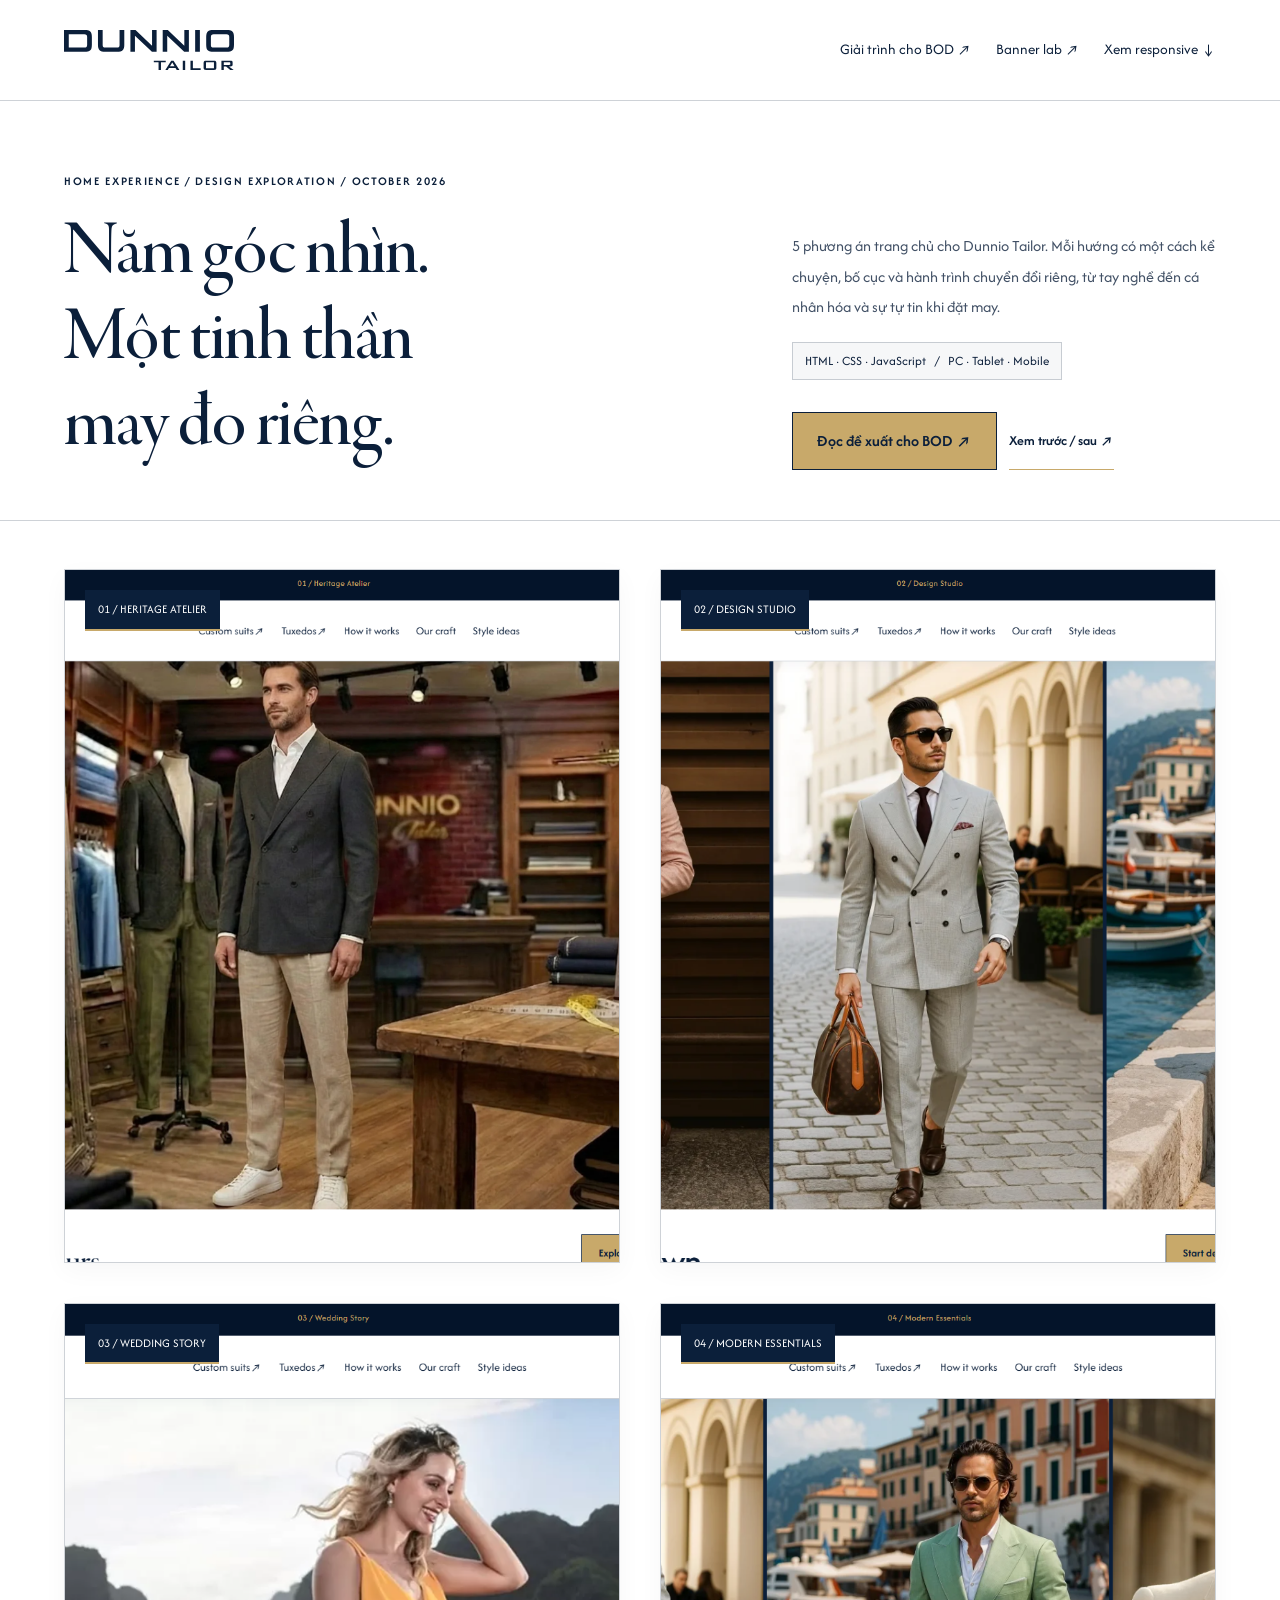
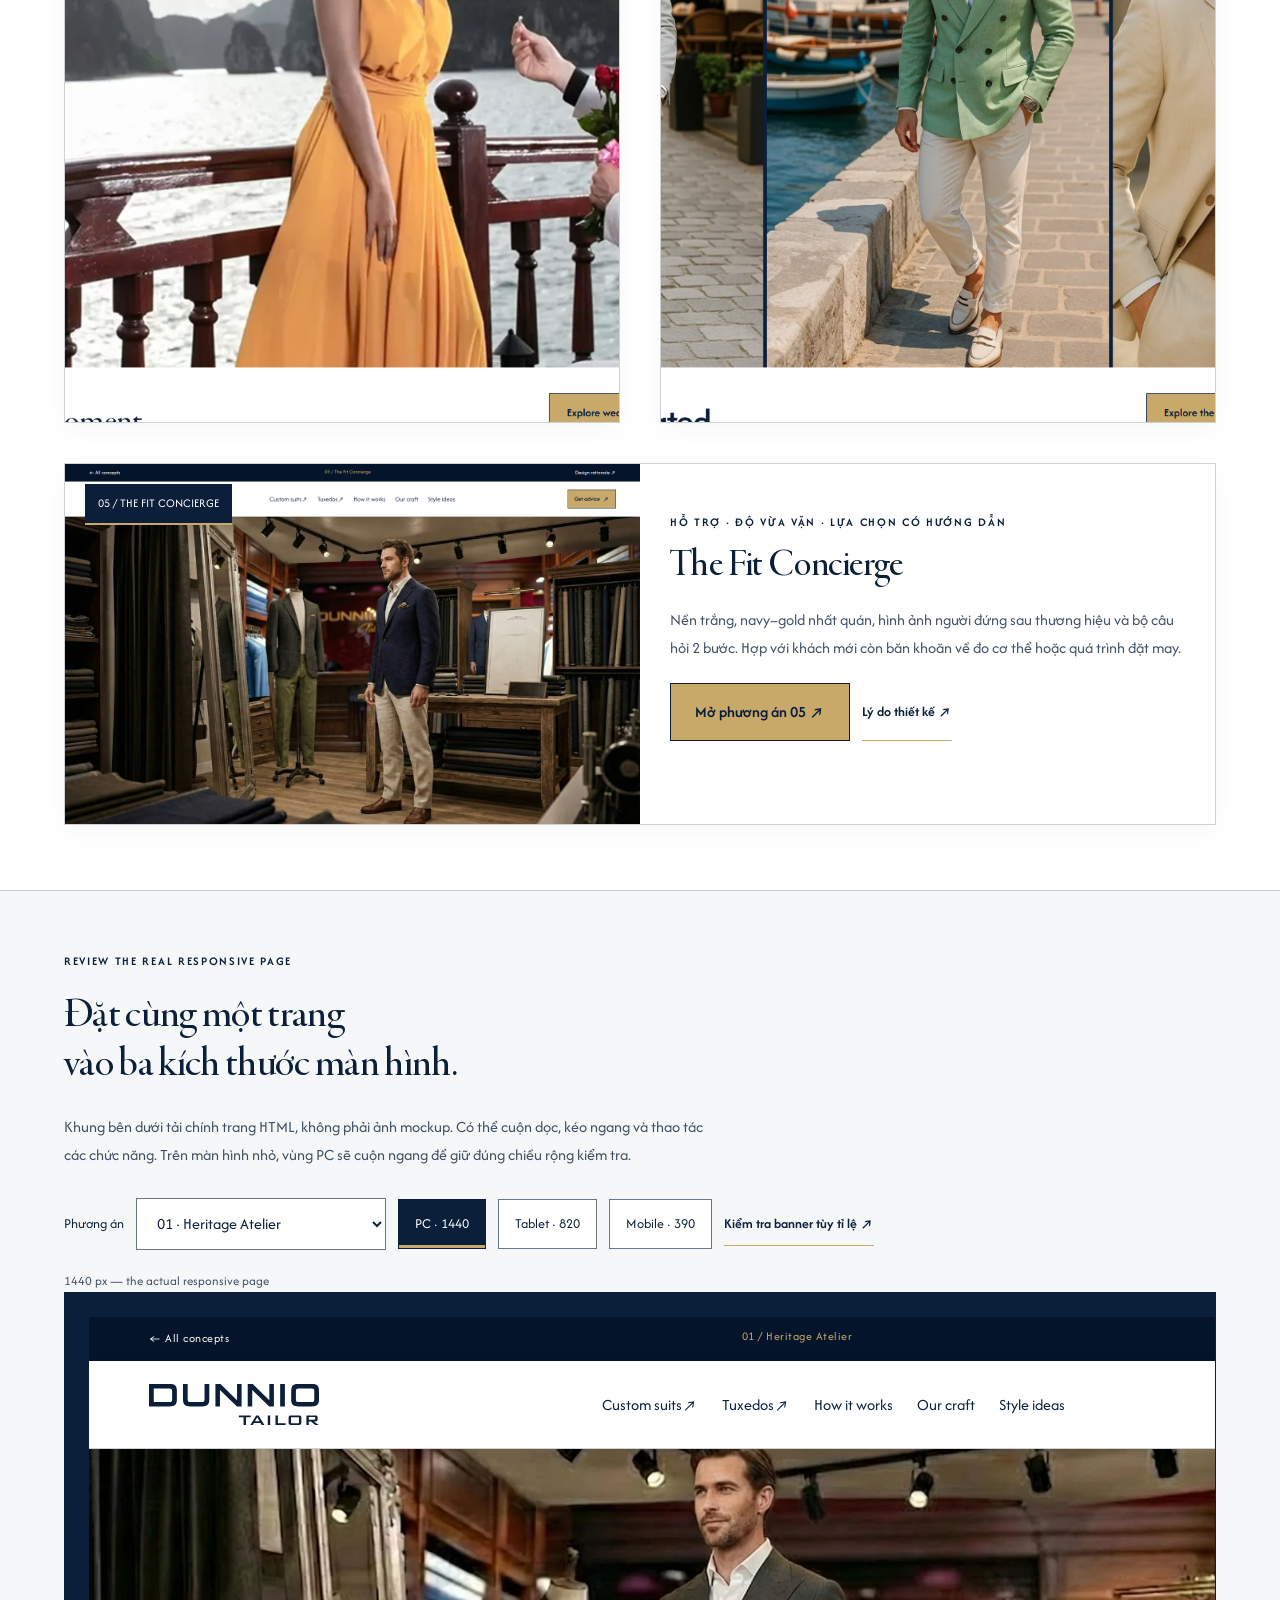
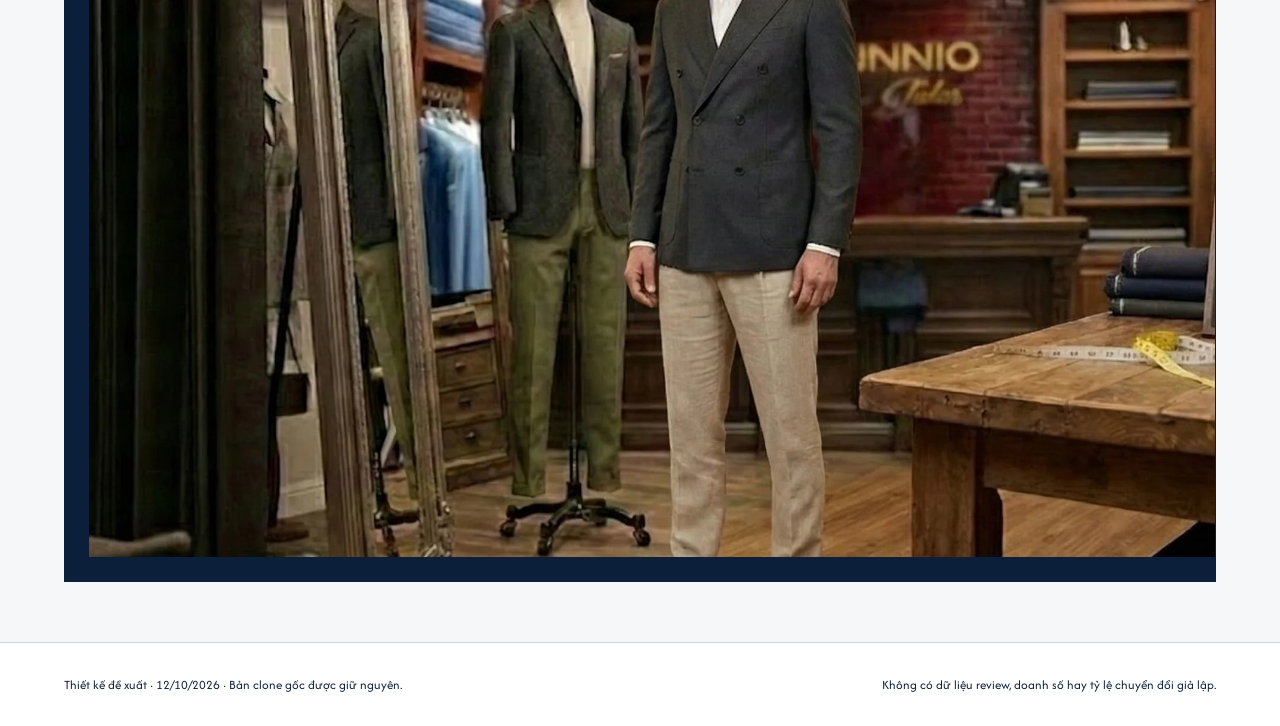
==== index.html @ 6e586f93 "Redesign all heroes around full-width responsive fashion imagery" ====
<!doctype html>
<html lang="vi"><head><meta charset="utf-8"><meta name="viewport" content="width=device-width,initial-scale=1"><meta name="robots" content="noindex,nofollow"><title>Dunnio Tailor · 5 hướng thiết kế trang chủ</title><link rel="icon" href="assets/favicon.svg"><link rel="stylesheet" href="assets/fonts.css?v=typography-20261012"><link rel="stylesheet" href="assets/styles.css?v=typography-20261012"><link rel="stylesheet" href="assets/brand.css?v=typography-20261012"></head>
<body class="hub"><header class="hub-header"><a class="wordmark" href="index.html"><img src="assets/images/logo-navy.svg" alt="Dunnio Tailor" width="150" height="36"></a><nav class="hub-links" aria-label="Tài liệu dự án"><a href="report.html#brand-update">Giải trình cho BOD ↗</a><a href="banner-lab.html">Banner lab ↗</a><a href="#review">Xem responsive ↓</a></nav></header>
<main><section class="hub-intro"><div><p class="eyebrow">HOME EXPERIENCE / DESIGN EXPLORATION / OCTOBER 2026</p><h1>Năm góc nhìn.<br>Một tinh thần<br>may đo riêng.</h1></div><div><p>5 phương án trang chủ cho Dunnio Tailor. Mỗi hướng có một cách kể chuyện, bố cục và hành trình chuyển đổi riêng, từ tay nghề đến cá nhân hóa và sự tự tin khi đặt may.</p><span class="pill">HTML · CSS · JavaScript &nbsp; / &nbsp; PC · Tablet · Mobile</span><div class="actions"><a class="button" href="report.html#brand-update">Đọc đề xuất cho BOD ↗</a><a class="text-link" href="brand-review.html">Xem trước / sau ↗</a></div></div></section>
<section class="concept-grid" aria-label="Năm biến thể thiết kế">
<article class="concept-card"><a class="concept-thumb" href="v1-heritage-atelier.html"><img src="docs/screenshots/v1-desktop.png?v=fashion-20261012" alt="Xem giao diện Heritage Atelier" width="1440" height="1000"><span class="thumb-number">01 / HERITAGE ATELIER</span></a><div class="card-copy"><p class="eyebrow">TAY NGHỀ · BẢN SẮC · GIÁ TRỊ</p><h2>Heritage Atelier</h2><p>Thẩm mỹ atelier với nền trắng, navy Dunnio, điểm nhấn gold và nhịp kể chuyện chậm. Đưa người làm và quy trình lên trước để giá trị may đo trở nên hữu hình.</p><div class="actions"><a class="button" href="v1-heritage-atelier.html">Mở phương án 01 ↗</a><a class="text-link" href="report.html#v1">Lý do thiết kế ↗</a></div></div></article>
<article class="concept-card"><a class="concept-thumb" href="v2-design-studio.html"><img src="docs/screenshots/v2-desktop.png?v=fashion-20261012" alt="Xem giao diện Design Studio" width="1440" height="1000"><span class="thumb-number">02 / DESIGN STUDIO</span></a><div class="card-copy"><p class="eyebrow">CÁ NHÂN HÓA · CHỦ ĐỘNG · KHÁM PHÁ</p><h2>Design Studio</h2><p>Bố cục studio hiện đại, có bản xem trước phong cách tương tác. Giảm cảm giác choáng ngợp bằng một lựa chọn nhỏ trước khi vào trình thiết kế đầy đủ.</p><div class="actions"><a class="button" href="v2-design-studio.html">Mở phương án 02 ↗</a><a class="text-link" href="report.html#v2">Lý do thiết kế ↗</a></div></div></article>
<article class="concept-card"><a class="concept-thumb" href="v3-wedding-story.html"><img src="docs/screenshots/v3-desktop.png?v=fashion-20261012" alt="Xem giao diện Wedding Story" width="1440" height="1000" loading="lazy"><span class="thumb-number">03 / WEDDING STORY</span></a><div class="card-copy"><p class="eyebrow">DỊP CƯỚI · CẢM XÚC · LẬP KẾ HOẠCH</p><h2>Wedding Story</h2><p>Banner toàn chiều ngang, navy–gold–white và bố cục ảnh cưới riêng theo thiết bị. Dẫn theo vai trò chú rể, black tie, phù rể; bổ sung bước chuẩn bị câu hỏi theo ngày tổ chức.</p><div class="actions"><a class="button" href="v3-wedding-story.html">Mở phương án 03 ↗</a><a class="text-link" href="report.html#v3">Lý do thiết kế ↗</a></div></div></article>
<article class="concept-card"><a class="concept-thumb" href="v4-modern-essentials.html"><img src="docs/screenshots/v4-desktop.png?v=fashion-20261012" alt="Xem giao diện Modern Essentials" width="1440" height="1000" loading="lazy"><span class="thumb-number">04 / MODERN ESSENTIALS</span></a><div class="card-copy"><p class="eyebrow">DỄ CHỌN · MINH BẠCH · LINH HOẠT</p><h2>Modern Essentials</h2><p>Định hướng commerce với nền trắng, navy và danh mục có giá khởi điểm rõ ràng. Lọc nhóm trang phục và chọn theo tình huống dùng thực tế.</p><div class="actions"><a class="button" href="v4-modern-essentials.html">Mở phương án 04 ↗</a><a class="text-link" href="report.html#v4">Lý do thiết kế ↗</a></div></div></article>
<article class="concept-card"><a class="concept-thumb" href="v5-fit-concierge.html"><img src="docs/screenshots/v5-desktop.png?v=fashion-20261012" alt="Xem giao diện The Fit Concierge" width="1440" height="1000" loading="lazy"><span class="thumb-number">05 / THE FIT CONCIERGE</span></a><div class="card-copy"><p class="eyebrow">HỖ TRỢ · ĐỘ VỪA VẶN · LỰA CHỌN CÓ HƯỚNG DẪN</p><h2>The Fit Concierge</h2><p>Nền trắng, navy–gold nhất quán, hình ảnh người đứng sau thương hiệu và bộ câu hỏi 2 bước. Hợp với khách mới còn băn khoăn về đo cơ thể hoặc quá trình đặt may.</p><div class="actions"><a class="button" href="v5-fit-concierge.html">Mở phương án 05 ↗</a><a class="text-link" href="report.html#v5">Lý do thiết kế ↗</a></div></div></article>
</section>
<section class="hub-review" id="review"><p class="eyebrow">REVIEW THE REAL RESPONSIVE PAGE</p><h2>Đặt cùng một trang<br>vào ba kích thước màn hình.</h2><p>Khung bên dưới tải chính trang HTML, không phải ảnh mockup. Có thể cuộn dọc, kéo ngang và thao tác các chức năng. Trên màn hình nhỏ, vùng PC sẽ cuộn ngang để giữ đúng chiều rộng kiểm tra.</p><div class="review-controls"><label for="review-concept">Phương án</label><select id="review-concept"><option value="v1-heritage-atelier.html">01 · Heritage Atelier</option><option value="v2-design-studio.html">02 · Design Studio</option><option value="v3-wedding-story.html">03 · Wedding Story</option><option value="v4-modern-essentials.html">04 · Modern Essentials</option><option value="v5-fit-concierge.html">05 · The Fit Concierge</option></select><button data-width="1440" aria-pressed="true">PC · 1440</button><button data-width="820" aria-pressed="false">Tablet · 820</button><button data-width="390" aria-pressed="false">Mobile · 390</button><a class="text-link" href="banner-lab.html">Kiểm tra banner tùy tỉ lệ ↗</a></div><p id="viewport-label" class="fine">1440 px — the actual responsive page</p><div class="viewport-stage"><iframe id="review-frame" src="v1-heritage-atelier.html" title="Xem trang chủ responsive" loading="lazy"></iframe></div></section></main>
<footer class="hub-note"><span>Thiết kế đề xuất · 12/10/2026 · Bản clone gốc được giữ nguyên.</span><span>Không có dữ liệu review, doanh số hay tỷ lệ chuyển đổi giả lập.</span></footer><script src="assets/app.js?v=typography-20261012" defer></script></body></html>
---- assets/fonts.css ----
/* Exact font assets from the existing Dunnio Tailor clone. */
@font-face {
  font-family: "Garamon Pro Display";
  font-style: normal;
  font-weight: 400;
  font-display: swap;
  src: url("fonts/GaramondPremrPro.woff2") format("woff2");
}

@font-face {
  font-family: "Afacad";
  font-style: normal;
  font-weight: 400;
  font-display: swap;
  src: url("fonts/Afacad-Regular.woff2") format("woff2");
}

@font-face {
  font-family: "Afacad";
  font-style: normal;
  font-weight: 500;
  font-display: swap;
  src: url("fonts/Afacad-Medium.woff2") format("woff2");
}

@font-face {
  font-family: "Afacad";
  font-style: normal;
  font-weight: 600;
  font-display: swap;
  src: url("fonts/Afacad-SemiBold.woff2") format("woff2");
}

@font-face {
  font-family: "Afacad";
  font-style: normal;
  font-weight: 700;
  font-display: swap;
  src: url("fonts/Afacad-Bold.woff2") format("woff2");
}
---- assets/styles.css ----
/* Shared foundations; each concept changes composition, hierarchy, colour and type. */
*{box-sizing:border-box}html{scroll-behavior:smooth;scroll-padding-top:100px}body{margin:0;color:#17232c;background:#f7f5ef;font:15px/1.65 var(--font-secondary)}button,input,select,textarea{font:inherit}button,a,input,select{ -webkit-tap-highlight-color:transparent}button{cursor:pointer}a{color:inherit;text-decoration:none}img{display:block;max-width:100%;height:auto}button{border:0}button:disabled{cursor:default}button:focus-visible,a:focus-visible,input:focus-visible,select:focus-visible{outline:3px solid #a87129;outline-offset:4px}[hidden]{display:none!important}h1,h2,h3,p{margin:0}p+p{margin-top:16px}h1,h2{font-family:var(--font-primary);font-weight:400;line-height:1.08;letter-spacing:-.035em}h1{font-size:clamp(44px,5.2vw,82px)}h2{font-size:clamp(34px,3.2vw,52px)}h3{font-size:19px;font-weight:500;line-height:1.3}p{color:var(--muted,#596169)}fieldset{border:0;padding:0;margin:0}legend{font-weight:600;display:block;margin-bottom:17px}input,select,textarea{width:100%;min-height:50px;border:1px solid #b9bfb9;border-radius:0;padding:12px;background:#fff;color:#17232c}.theme{--ink:#182731;--paper:#f6f2e9;--wash:#eae4d9;--accent:#84663e;--muted:#62635e;--line:#d7d0c4;--button:#25342d;background:var(--paper);color:var(--ink)}.theme-2{--ink:#252b28;--paper:#fafaf6;--wash:#ebeee7;--accent:#5a6544;--muted:#62665f;--line:#d6dacd;--button:#364937}.theme-3{--ink:#473629;--paper:#fcf8f3;--wash:#f0e8df;--accent:#8d644c;--muted:#71675d;--line:#dfd1c4;--button:#704a35}.theme-4{--ink:#11273b;--paper:#fff;--wash:#eff1f3;--accent:#685441;--muted:#61676d;--line:#d7dce1;--button:#122b43}.theme-5{--ink:#233d36;--paper:#f6faf7;--wash:#e7efe9;--accent:#476e5e;--muted:#5c6b63;--line:#ccdacf;--button:#285446}.theme-2 h1,.theme-2 h2{font-family:var(--font-secondary);letter-spacing:-.06em;font-weight:500}.theme-4 h1{font-family:var(--font-secondary);font-weight:500;letter-spacing:-.05em}.theme-5 h2{letter-spacing:-.025em}.skip-link{position:fixed;top:8px;left:8px;z-index:50;transform:translateY(-150%);padding:12px;background:#fff;color:#17232c}.skip-link:focus{transform:none}.eyebrow{font-size:10px;font-weight:700;letter-spacing:.2em;line-height:1.5;color:var(--accent);margin-bottom:21px;text-transform:uppercase}.fine{font-size:12px;line-height:1.6;color:var(--muted)}.lede{font-size:17px;max-width:570px;line-height:1.75;margin-top:23px}.text-link{font-size:13px;font-weight:600;display:inline-block;border-bottom:1px solid var(--line);padding:8px 0}.text-link:hover{border-color:currentColor}.button{display:inline-flex;align-items:center;justify-content:center;gap:10px;min-height:50px;padding:14px 24px;background:var(--button);color:#fff;font-size:13px;font-weight:600;border:1px solid var(--button);line-height:1.4;text-align:center;transition:background .15s,transform .15s}.button:hover{filter:brightness(1.12);transform:translateY(-1px)}.button.secondary{background:transparent;color:var(--ink);border-color:var(--ink)}.actions{display:flex;gap:12px;flex-wrap:wrap;margin-top:32px}.concept-strip{display:flex;justify-content:space-between;padding:8px 4.2%;font-size:10px;background:#15252f;color:#fff;letter-spacing:.04em}.concept-strip span{color:#d8ccb2}.concept-strip a{min-height:20px;display:flex;align-items:center}.announcement{background:var(--wash);text-align:center;padding:7px 20px;font-size:10px;letter-spacing:.08em}.site-header{height:95px;display:flex;align-items:center;justify-content:space-between;gap:35px;padding:0 4.2%;background:var(--paper);border-bottom:1px solid var(--line);position:sticky;top:0;z-index:20}.wordmark{font-family:var(--font-secondary);font-size:30px;font-weight:700;letter-spacing:.13em;line-height:1.1;display:inline-block}.wordmark span{display:block;text-align:right;font-size:9px;letter-spacing:.34em;margin-top:2px}.desktop-nav{display:flex;gap:28px;align-items:center;font-size:12px}.desktop-nav a{padding:20px 0}.desktop-nav a:hover{color:var(--accent)}.header-actions{display:flex;align-items:center;gap:18px}.header-advice{font-size:12px;border-bottom:1px solid var(--ink);padding:7px 0}.menu-toggle{display:none;width:44px;height:44px;background:none;padding:11px}.menu-toggle span{height:1px;background:var(--ink);display:block;margin:6px 0}.mobile-nav{position:fixed;inset:0;z-index:40;background:var(--paper);padding:75px 30px 35px;overflow:auto}.mobile-nav>a{display:block;border-bottom:1px solid var(--line);padding:14px 0;font-size:23px;font-family:var(--font-primary)}.menu-close{position:absolute;top:18px;right:20px;background:transparent;font-size:35px;min-width:44px;min-height:44px;color:var(--ink)}.hero{display:grid;grid-template-columns:48% 52%;position:relative}.hero-copy{padding:clamp(35px,5.5vw,85px) 8.8%;display:flex;flex-direction:column;justify-content:center}.hero-copy h1{margin-bottom:26px}.hero-description{font-size:16px;line-height:1.8;max-width:440px}.hero-copy .eyebrow{max-width:420px}.hero-note{display:flex;align-items:center;gap:13px;font-size:9px;letter-spacing:.13em;color:var(--muted);margin-top:36px}.tiny-line{width:35px;height:1px;background:var(--accent)}.hero-media{display:flex;flex-direction:column;justify-content:center;background:var(--wash);min-width:0}.hero-media picture{display:block;width:100%;line-height:0}.hero-media picture img{display:block;width:100%;height:auto;max-height:none;object-fit:contain}.hero-caption{display:flex;justify-content:space-between;gap:16px;font-size:9px;letter-spacing:.1em;padding:13px 25px;color:var(--ink)}.hero-caption span:last-child{font-style:italic;letter-spacing:0}.hero-1 .hero-copy{background:var(--paper)}.hero-1 .hero-media{margin:28px 28px 28px 0;align-self:center}.hero-2 .hero-copy{padding-left:8.8%;background:#fafaf6}.hero-2 .hero-media{border-left:1px solid var(--line)}.hero-2 .hero-note{font-size:11px;letter-spacing:0}.hero-3{display:flex;flex-direction:column}.hero-3 .hero-media{order:0}.hero-3 .hero-copy{position:absolute;z-index:2;left:0;top:0;width:50%;height:calc(100% - 39px);padding:4% 4.2%;background:linear-gradient(90deg,rgba(26,31,31,.94),rgba(26,31,31,.60) 72%,transparent);color:#fff}.hero-3 .hero-copy h1{font-size:clamp(44px,4.4vw,72px)}.hero-3 .hero-copy p,.hero-3 .hero-note{color:#fff}.hero-3 .hero-copy .eyebrow{color:#e4cfb6}.hero-3 .button{background:#f5e8d7;border-color:#f5e8d7;color:#473629}.hero-3 .button.secondary{color:#fff;background:transparent;border-color:#fff}.hero-3 .hero-note{margin-top:20px}.hero-4{background:#122b43;color:#fff;grid-template-columns:50% 50%}.hero-4 .hero-copy p,.hero-4 .hero-note{color:#e4e8eb}.hero-4 .hero-copy .eyebrow{color:#d7c4a9}.hero-4 .button{color:#142b40;background:#fff;border-color:#fff}.hero-4 .button.secondary{background:transparent;color:#fff;border-color:#b8c2cd}.hero-4 .hero-media{margin:30px 30px 30px 0;background:#e8e3db;align-self:center}.hero-5{padding:35px 4.2%;gap:5%;grid-template-columns:50% 45%}.hero-5 .hero-copy{padding:25px 0}.hero-5 .hero-media{border-radius:100px 0 0 0;overflow:hidden;align-self:center}.hero-5 .hero-copy h1{font-size:clamp(44px,4.8vw,74px)}.intro-line{display:flex;justify-content:space-around;gap:22px;padding:23px 5%;font-size:10px;letter-spacing:.13em;border-bottom:1px solid var(--line)}.section{padding:85px 4.2%;max-width:1680px;margin:0 auto}.section-head{display:flex;justify-content:space-between;align-items:flex-end;gap:30px;margin-bottom:40px}.section-head>.text-link{flex-shrink:0}.section-head .lede{max-width:620px}.section-head .eyebrow{margin-bottom:15px}.products{padding-bottom:65px}.rail-controls{display:flex;align-items:center;justify-content:space-between;font-size:11px;letter-spacing:.04em;margin:0 0 20px}.rail-controls>div{display:flex;gap:10px}.circle{width:44px;height:44px;border:1px solid var(--line);background:transparent;border-radius:50%;color:var(--ink);font-size:19px}.circle:hover{background:var(--wash)}.product-rail{display:grid;grid-auto-flow:column;grid-auto-columns:calc((100% - 80px)/5);gap:20px;overflow-x:auto;scroll-snap-type:x mandatory;padding-bottom:18px;scrollbar-width:thin;scrollbar-color:var(--accent) var(--wash)}.product-card{scroll-snap-align:start;min-width:0}.product-image{position:relative;overflow:hidden;background:#e9e9e9}.product-image img{width:100%;aspect-ratio:351/597;object-fit:contain;transition:transform .35s}.product-card:hover .product-image img{transform:scale(1.03)}.image-arrow{position:absolute;bottom:14px;right:14px;width:34px;height:34px;display:grid;place-items:center;background:var(--paper);color:var(--ink);border-radius:50%}.product-meta{display:flex;justify-content:space-between;gap:10px;margin-top:20px;align-items:baseline}.product-meta h3{font-size:15px}.product-meta strong{font-size:12px;font-weight:500;white-space:nowrap}.product-card>p{font-size:12px;margin-top:6px;max-width:220px}.products>.fine{margin-top:18px;max-width:880px}.craft-section{background:var(--wash);max-width:none}.craft-grid{display:grid;grid-template-columns:1fr 1fr;gap:9%;align-items:center}.craft-photo{position:relative}.craft-photo>img{width:100%;aspect-ratio:4/3;object-fit:cover}.photo-caption{position:absolute;bottom:0;left:0;padding:12px 18px;background:rgba(16,29,27,.9);color:#fff;font-size:9px;letter-spacing:.15em}.craft-copy h2{margin-bottom:25px}.craft-copy .lede{margin-top:0}.craft-copy>p:not(.eyebrow){max-width:480px}.craft-links{display:flex;gap:25px;flex-wrap:wrap;margin-top:26px}.detail-line{display:flex;gap:30px;font-size:11px;letter-spacing:.06em;border-top:1px solid var(--line);padding-top:20px;margin-top:34px}.steps{display:grid;grid-template-columns:repeat(4,1fr);gap:35px}.steps article{border-top:1px solid var(--line);padding-top:20px}.step-number{display:block;color:var(--accent);font-family:var(--font-primary);font-size:36px;margin-bottom:25px}.steps h3{margin-bottom:16px}.steps p{font-size:14px;max-width:260px;margin-bottom:15px}.looks-section{background:var(--ink);color:var(--paper);max-width:none}.looks-section p{color:#c9cec8}.looks-section .eyebrow{color:#d3bea1}.looks-section .text-link{border-color:#63706b}.look-rail{display:grid;grid-auto-flow:column;grid-auto-columns:calc((100% - 66px)/4);gap:22px;overflow:auto;scroll-snap-type:x mandatory;scrollbar-width:thin;padding-bottom:15px}.look-card{scroll-snap-align:start;min-width:0}.look-card>div{position:relative;overflow:hidden}.look-card img{width:100%;aspect-ratio:2/3;object-fit:cover;transition:transform .3s}.look-card:hover img{transform:scale(1.03)}.look-label{position:absolute;bottom:12px;left:12px;background:var(--paper);color:var(--ink);font-size:9px;font-weight:700;letter-spacing:.1em;padding:9px 13px}.look-card h3{margin-top:18px;font-family:var(--font-primary);font-size:23px}.look-card p{font-size:13px;margin-top:6px}.looks-section>.fine{margin-top:15px}.fabric-grid{display:grid;grid-template-columns:repeat(3,1fr);gap:28px}.fabric-swatch{background:repeating-linear-gradient(45deg,transparent 0px,rgba(255,255,255,.12) 1px,transparent 2px,transparent 4px),repeating-linear-gradient(-45deg,transparent 0px,rgba(0,0,0,.08) 1px,transparent 2px,transparent 4px),var(--cloth);height:190px;position:relative}.fabric-swatch span{position:absolute;bottom:16px;left:20px;color:#fff;font:32px var(--font-primary)}.swatch-1{background:repeating-linear-gradient(90deg,transparent 0px,#ffffff33 1px,transparent 2px,transparent 6px),repeating-linear-gradient(0deg,transparent 0px,#00000022 1px,transparent 2px,transparent 5px),var(--cloth)}.fabric h3{font-family:var(--font-primary);font-size:27px;margin-top:20px}.fabric p{font-size:13px;margin:10px 0;max-width:300px}.fabrics-section>.fine{margin-top:26px}.journal-section{border-top:1px solid var(--line)}.journal-grid{display:grid;grid-template-columns:1fr 1fr;gap:35px}.journal-grid>a{display:grid;grid-template-columns:53% 47%;background:var(--wash);align-items:center}.journal-grid img{width:100%;height:100%;object-fit:cover;min-height:220px}.journal-grid>a>div{padding:30px}.journal-grid h3{font-family:var(--font-primary);font-size:26px;line-height:1.2;margin-bottom:15px}.journal-grid .eyebrow{font-size:9px}.studio-section{display:grid;grid-template-columns:30% 65%;gap:5%;background:var(--wash);max-width:none}.studio-intro p:not(.eyebrow){margin:23px 0}.demo-chip{font-size:10px;border:1px solid var(--line);padding:8px 12px;display:inline-block}.studio-board{background:var(--paper);display:grid;grid-template-columns:45% 55%;border:1px solid var(--line)}.studio-model{background:#e6e6e6;position:relative;display:grid;place-items:center}.studio-model>img{width:100%;max-height:475px;object-fit:contain}.studio-model>span{position:absolute;bottom:15px;left:15px;background:var(--paper);padding:8px 12px;font-size:11px}.studio-options{padding:35px}.studio-options fieldset{margin-bottom:30px}.studio-options legend{font-size:13px}.studio-options p{font-size:13px}.swatch-buttons{display:flex;gap:14px;padding:4px}.color-button{width:39px;height:39px;background:var(--swatch);border-radius:50%;border:4px solid var(--paper);outline:1px solid var(--line)}.color-button.selected{outline:2px solid var(--ink)}.filter-tabs{display:flex;gap:7px;flex-wrap:wrap;margin-bottom:23px}.filter-tabs button{padding:10px 14px;min-height:44px;background:transparent;border:1px solid var(--line);color:var(--ink);font-size:12px}.filter-tabs button[aria-pressed=true]{background:var(--ink);color:var(--paper);border-color:var(--ink)}.studio-options>.fine{margin-top:15px}.occasion-grid{display:grid;grid-template-columns:repeat(3,1fr);gap:30px}.occasion-grid>a{background:var(--wash)}.occasion-grid img{width:100%;aspect-ratio:4/5;object-fit:cover}.occasion-grid>a:nth-child(2) img{object-fit:contain;background:#e9e9e9}.occasion-grid>a>div{padding:28px}.occasion-grid h3{font-size:30px;font-family:var(--font-primary)}.occasion-grid p{font-size:14px;margin-top:10px}.occasion-grid .eyebrow{font-size:9px;margin-bottom:12px}.planner-section{display:grid;grid-template-columns:1fr 1fr;gap:12%;background:var(--wash);max-width:none}.planner-section>div>p:last-child{margin-top:22px;max-width:500px;font-size:14px}.planner-form{background:var(--paper);padding:35px;align-self:center}.planner-form label{display:block;font-size:13px;margin-bottom:8px}.planner-form input,.planner-form select{margin-bottom:23px}.planner-form>.fine{margin-top:14px}.result{font-size:13px;line-height:1.65;margin-top:18px}.result a{font-weight:600;display:inline-block;border-bottom:1px solid currentColor;padding:8px 0}.wardrobe-section{display:grid;grid-template-columns:1fr 1.3fr;gap:10%;background:var(--wash);max-width:none}.wardrobe-list>a{display:flex;gap:25px;border-bottom:1px solid var(--line);padding:25px 0;align-items:center}.wardrobe-list>a>span:first-child{font:28px var(--font-primary);color:var(--accent)}.wardrobe-list>a>span:last-child{margin-left:auto}.wardrobe-list h3{font-size:23px;font-family:var(--font-primary)}.wardrobe-list p{font-size:13px;margin-top:8px}.finder-section{display:grid;grid-template-columns:1fr 1fr;gap:10%;background:var(--wash);max-width:none}.finder-section>div>p:last-child{font-size:13px;margin-top:25px}.finder-panel{padding:35px;background:var(--paper);border:1px solid var(--line)}.finder-panel fieldset{margin-bottom:25px}.finder-panel legend{font-size:13px}.choice-grid{display:grid;grid-template-columns:1fr 1fr;gap:12px}.choice-grid button{padding:15px 10px;min-height:54px;background:transparent;border:1px solid var(--line);font-size:13px;color:var(--ink)}.choice-grid button[aria-pressed=true]{background:var(--button);color:#fff;border-color:var(--button)}.support-grid{display:grid;grid-template-columns:repeat(3,1fr);gap:26px}.support-grid article{padding:35px;background:var(--wash)}.large-symbol{font:45px var(--font-primary);display:block;margin-bottom:20px}.support-grid h3{font:27px var(--font-primary);margin-bottom:20px}.support-grid p{font-size:14px;margin-bottom:20px}.faq-section{display:grid;grid-template-columns:1fr 1.6fr;gap:12%;border-top:1px solid var(--line)}.faq-section>div>p:not(.eyebrow){margin:23px 0}.faq-list details{border-bottom:1px solid var(--line)}.faq-list details:first-child{border-top:1px solid var(--line)}.faq-list summary{list-style:none;display:flex;justify-content:space-between;gap:25px;padding:23px 0;cursor:pointer;font-size:15px}.faq-list summary::-webkit-details-marker{display:none}.faq-list summary span{font-size:23px;color:var(--accent);line-height:1}.faq-list details[open] summary span{transform:rotate(45deg)}.faq-list details>div{padding:0 35px 23px 0;color:var(--muted);font-size:14px}.faq-list a{text-decoration:underline;text-underline-offset:3px}.closing-section{padding:70px 20px;text-align:center;background:var(--wash)}.closing-section h2{font-size:clamp(34px,3.2vw,52px)}.closing-section .actions{justify-content:center}.usp-section{background:var(--paper);padding:45px 4.2%;border-bottom:1px solid var(--line)}.usp-inner{display:grid;grid-template-columns:repeat(4,1fr);gap:35px;max-width:1600px;margin:auto}.usp-item{padding-right:25px;border-right:1px solid var(--line)}.usp-item:last-child{border:0}.usp-icon{font:24px var(--font-primary);color:var(--accent);display:block;margin-bottom:18px}.usp-item h3{font-size:16px;margin-bottom:10px}.usp-item p{font-size:12px;max-width:240px}.usp-item .text-link{font-size:11px;margin-top:8px}.footer{background:#102333;color:#fff;padding:60px 4.2% 24px}.theme-1 .footer{background:#1b2c23}.theme-2 .footer{background:#222d22}.theme-3 .footer{background:#3e2e23}.theme-5 .footer{background:#17372d}.footer-grid{display:grid;grid-template-columns:2fr 1fr 1fr 1fr;gap:60px;max-width:1600px;margin:auto}.footer h3{font-size:13px;font-weight:600;margin-bottom:20px}.footer-link{display:block;font-size:12px;padding:5px 0;color:#d6dedf}.footer-brand .wordmark{margin-bottom:25px}.footer-brand p{font-size:13px;color:#c1cfcb;margin-bottom:20px}.footer-brand>a:not(.wordmark){font-size:13px;display:block;line-height:2}.footer-bottom{display:flex;justify-content:space-between;gap:25px;font-size:10px;color:#acbcb8;border-top:1px solid #ffffff22;padding-top:24px;margin-top:50px}.footer-bottom>div{display:flex;gap:25px;align-items:center}.footer-bottom .footer-link{font-size:10px}.mobile-cta{display:none}.theme-1 .product-image{border-radius:90px 90px 0 0}.theme-1 .products .section-head{max-width:900px}.theme-2 .look-card h3{font-family:var(--font-secondary);font-size:19px}.theme-2 .steps{gap:0}.theme-2 .steps article{padding:25px;border:1px solid var(--line)}.theme-3 .looks-section{background:#ece3d7;color:var(--ink)}.theme-3 .looks-section p{color:var(--muted)}.theme-3 .looks-section .eyebrow{color:var(--accent)}.theme-3 .look-rail{grid-auto-columns:calc((100% - 66px)/4)}.theme-3 .craft-section{background:var(--paper)}.theme-4 .product-meta{display:block}.theme-4 .product-meta strong{display:block;margin-top:5px}.theme-4 .products{padding-top:60px}.theme-5 .support-grid article{border-radius:0 35px 0 0}.theme-5 .hero-note{letter-spacing:.06em}.theme-5 .product-image{border:1px solid var(--line)}
/* Review hub */
.hub{background:#eeeee7;--ink:#1c3028;--muted:#646b64;--line:#cdd2c7;--accent:#596948;--button:#273e31;min-height:100vh}.hub-header{display:flex;align-items:center;justify-content:space-between;padding:28px 5%;border-bottom:1px solid var(--line);gap:20px}.hub-header .wordmark{font-size:25px}.hub-links{display:flex;gap:28px;font-size:12px}.hub-intro{padding:70px 5% 50px;display:grid;grid-template-columns:1.5fr 1fr;gap:8%;align-items:end}.hub-intro h1{font-size:clamp(50px,6vw,85px)}.hub-intro p{font-size:16px;max-width:450px}.hub-intro .eyebrow{font-size:11px}.hub-intro .pill{display:inline-block;padding:7px 12px;border:1px solid var(--line);margin-top:20px;font-size:11px}.concept-grid{display:grid;grid-template-columns:repeat(2,1fr);gap:40px;padding:0 5% 65px}.concept-card{background:#fff;min-width:0}.concept-card:last-child{grid-column:1/-1;display:grid;grid-template-columns:1fr 1fr}.concept-thumb{position:relative;overflow:hidden;background:#ddd;aspect-ratio:16/10}.concept-thumb img{width:100%;height:100%;object-fit:cover;object-position:top}.concept-thumb .thumb-number{position:absolute;left:20px;top:20px;padding:9px 13px;background:#fff;font-size:12px}.concept-card .card-copy{padding:30px}.card-copy h2{font-size:34px}.card-copy .eyebrow{margin-bottom:11px}.card-copy p{margin-top:18px;font-size:14px;max-width:520px}.card-copy .actions{margin-top:22px}.hub-review{border-top:1px solid var(--line);padding:60px 5%;background:#e2e5da}.hub-review h2{font-size:38px;margin-bottom:23px}.hub-review>p{max-width:650px}.review-controls{display:flex;gap:15px;align-items:center;flex-wrap:wrap;margin:30px 0 20px}.review-controls label{font-size:12px}.review-controls select{width:250px}.review-controls button{min-height:44px;padding:9px 16px;border:1px solid var(--line);background:#fff;color:var(--ink)}.review-controls button[aria-pressed=true]{background:var(--ink);color:#fff}.viewport-stage{overflow:auto;border:1px solid #b9c1b1;background:#bfc5ba;padding:20px}.viewport-stage iframe{display:block;background:#fff;border:0;margin:0 auto;width:1440px;height:840px}.hub-note{padding:30px 5%;display:flex;justify-content:space-between;gap:20px;font-size:12px;border-top:1px solid var(--line)}
/* BOD document and banner lab */
.document{background:#f7f6f0;--ink:#24332b;--muted:#5f6860;--accent:#67734e;--line:#d4d9cb;--button:#29402f}.doc-layout{display:grid;grid-template-columns:220px minmax(0,1fr);max-width:1400px;margin:auto}.doc-nav{padding:45px 20px;position:sticky;top:0;align-self:start;max-height:100vh;overflow:auto;font-size:12px}.doc-nav a{display:block;padding:8px;border-bottom:1px solid var(--line)}.doc-content{padding:55px 60px 80px;min-width:0}.doc-content h1{font-size:62px;margin:0 0 30px}.doc-content h2{font-size:36px;margin:0 0 25px}.doc-content h3{font-weight:600;font-size:18px;margin:25px 0 12px}.doc-content p{font-size:14px;max-width:920px;margin-bottom:17px}.doc-content section{padding:45px 0;border-bottom:1px solid var(--line);scroll-margin-top:30px}.doc-content ul,.doc-content ol{padding-left:23px;color:var(--muted);font-size:14px}.doc-content li{margin-bottom:12px}.doc-content a{border-bottom:1px solid #a0ad95}.doc-content .button{color:#fff}.doc-content table{border-collapse:collapse;width:100%;font-size:12px;line-height:1.65;margin:23px 0}.doc-content th{text-align:left;background:#e4e8da;font-weight:600}.doc-content th,.doc-content td{padding:13px;border:1px solid var(--line);vertical-align:top}.table-scroll{overflow:auto}.callout{background:#e8ecdf;padding:24px;border-left:3px solid var(--accent);margin:25px 0}.callout p:last-child{margin-bottom:0}.palette{display:flex;gap:14px;flex-wrap:wrap;margin:20px 0}.palette span{display:flex;align-items:center;gap:8px;font-size:12px}.palette i{display:inline-block;width:30px;height:30px;border:1px solid #0002;background:var(--color)}.doc-shot{width:100%;border:1px solid var(--line);margin:25px 0}.doc-content code{background:#e5e8de;padding:2px 5px;font:12px Consolas,monospace}.doc-content pre{background:#25342d;color:#fff;padding:23px;overflow:auto;font:12px/1.8 Consolas,monospace}.doc-content pre code{background:none;color:inherit;padding:0}.lab-wrap{padding:55px 5%;max-width:1400px;margin:auto}.lab-wrap h1{font-size:58px;margin-bottom:25px}.lab-grid{display:grid;grid-template-columns:360px 1fr;gap:35px;margin-top:40px}.lab-controls{background:#e8ecdf;padding:25px;align-self:start}.lab-controls label{display:block;font-size:13px;margin:18px 0 8px}.lab-controls input{font-size:11px;padding:8px}.lab-controls .fine{margin-top:17px}.lab-picture{background:#d8dece;overflow:hidden}.lab-picture picture img{width:100%;height:auto;display:block;object-fit:contain}.lab-stats{font-size:12px;margin-top:16px;padding:18px;background:#e8ecdf}.lab-controls .button{margin-top:20px}.ratio-button-grid{display:flex;gap:8px;flex-wrap:wrap}.ratio-button-grid button{padding:10px 14px;min-height:44px;border:1px solid #b4bea7;background:#fff}.ratio-button-grid button[aria-pressed=true]{background:#29402f;color:#fff}.lab-mobile{max-width:390px;margin:auto}
@media(min-width:1800px){.hero-copy{padding-left:12%}.hero-3 .hero-copy{padding-left:6%}}
@media(max-width:1199px){.desktop-nav{gap:18px}.site-header{gap:18px;height:85px}.wordmark{font-size:26px}.hero-copy{padding:45px 8%}.hero-copy h1{font-size:56px}.hero-description{font-size:15px}.hero-copy .eyebrow{font-size:9px}.hero-note{margin-top:25px}.hero-3 .hero-copy{width:60%}.hero-3 .hero-copy h1{font-size:47px}.hero-3 .hero-description{font-size:14px;line-height:1.55}.hero-3 .actions{margin-top:20px}.hero-3 .button{padding:11px 15px;min-height:44px}.product-rail{grid-auto-columns:calc((100% - 60px)/4)}.product-meta{display:block}.product-meta strong{display:block;margin-top:6px}.section{padding:65px 4.2%}.steps{gap:23px}.studio-section{grid-template-columns:30% 66%;gap:4%}.studio-options{padding:24px}.studio-board{grid-template-columns:40% 60%}.journal-grid>a{display:block}.journal-grid img{height:210px}.footer-grid{gap:35px}.concept-card:last-child{display:block;grid-column:auto}.concept-grid{gap:28px}}
@media(max-width:1023px){.desktop-nav{display:none}.menu-toggle{display:block}.hero{grid-template-columns:48% 52%}.hero-copy{padding:35px 8%}.hero-copy h1,.hero-5 .hero-copy h1{font-size:44px}.hero-copy .eyebrow{font-size:9px;letter-spacing:.12em}.hero-description{font-size:14px}.hero .actions{margin-top:24px;gap:10px}.hero .button{padding:12px 16px;min-height:48px}.hero-note{font-size:8px}.hero-1 .hero-media,.hero-4 .hero-media{margin:20px 20px 20px 0}.hero-3 .hero-copy{position:static;width:100%;height:auto;background:var(--paper);color:var(--ink);order:1;padding:35px 5%}.hero-3 .hero-copy p,.hero-3 .hero-note{color:var(--muted)}.hero-3 .hero-copy .eyebrow{color:var(--accent)}.hero-3 .button{background:var(--button);color:#fff;border-color:var(--button)}.hero-3 .button.secondary{color:var(--ink);border-color:var(--ink);background:transparent}.hero-3 .hero-copy h1{font-size:50px}.hero-3 .hero-description{max-width:620px}.hero-3 .hero-copy .actions{margin-top:25px}.hero-3 .hero-caption{display:none}.hero-5{gap:5%;grid-template-columns:50% 45%}.hero-5 .hero-copy{padding:0}.hero-5 .hero-media{border-radius:60px 0 0 0}.hero-caption{padding:12px 16px;font-size:8px}.hero-caption span:last-child{display:none}.intro-line{font-size:8px;gap:14px}.section-head{margin-bottom:32px}.section-head .lede{font-size:15px}.section{padding:55px 5%}.product-rail{grid-auto-columns:calc((100% - 40px)/3)}.craft-grid{gap:6%}.craft-copy h2{font-size:37px}.craft-copy p{font-size:14px}.craft-links{gap:14px}.steps{grid-template-columns:1fr 1fr;gap:32px}.step-number{margin-bottom:15px}.look-rail,.theme-3 .look-rail{grid-auto-columns:calc((100% - 40px)/3);gap:20px}.fabric-grid{gap:20px}.fabric-swatch{height:155px}.fabric h3{font-size:24px}.studio-section{display:block}.studio-intro{display:grid;grid-template-columns:1fr 1fr;gap:25px;align-items:center;margin-bottom:30px}.studio-intro>.eyebrow{grid-column:1/-1;margin:0}.studio-intro p:not(.eyebrow){margin:0}.studio-intro .demo-chip{display:none}.studio-board{grid-template-columns:42% 58%}.studio-options{padding:30px}.occasion-grid{gap:18px}.occasion-grid>a>div{padding:20px}.occasion-grid h3{font-size:23px}.planner-section{gap:7%}.planner-form{padding:25px}.wardrobe-section{gap:7%;grid-template-columns:1fr 1.2fr}.finder-section{gap:6%}.finder-panel{padding:25px}.choice-grid{gap:8px}.support-grid{gap:15px}.support-grid article{padding:25px}.support-grid h3{font-size:24px}.faq-section{gap:7%;grid-template-columns:1fr 1.5fr}.usp-inner{grid-template-columns:1fr 1fr;gap:30px}.usp-item:nth-child(2){border:0}.footer-grid{grid-template-columns:1.5fr 1fr;gap:40px}.footer-bottom{display:block}.footer-bottom>div{margin-top:15px}.hub-intro{display:block}.hub-intro>div:last-child{margin-top:30px}.hub-intro>div:last-child>p{max-width:600px}.doc-layout{grid-template-columns:180px 1fr}.doc-content{padding:40px 30px}.doc-content h1{font-size:47px}.doc-nav{padding:35px 15px}.lab-grid{grid-template-columns:290px 1fr;gap:25px}}
@media(max-width:639px){html{scroll-padding-top:85px}.concept-strip{padding:7px 5%;font-size:9px;gap:10px}.concept-strip>a:last-child{display:none}.announcement{font-size:8px;letter-spacing:.04em;padding:7px 15px}.site-header{height:72px;padding:0 5%}.wordmark{font-size:25px}.header-advice{font-size:11px}.header-actions{gap:10px}.hero{display:flex;flex-direction:column}.hero-copy{padding:38px 6%}.hero-copy h1,.hero-5 .hero-copy h1{font-size:46px;line-height:1.05;margin-bottom:22px}.hero-copy .eyebrow{font-size:9px;max-width:300px;line-height:1.8;margin-bottom:19px}.hero-description{font-size:15px;line-height:1.7}.hero .actions{gap:10px;margin-top:25px}.hero .button{padding:13px 17px;font-size:12px}.hero-note{font-size:8px;margin-top:24px;letter-spacing:.09em}.hero-media{order:-1}.hero-media picture img{width:100%;height:auto;object-fit:contain}.hero-1 .hero-media,.hero-4 .hero-media{margin:0;align-self:stretch}.hero-caption{font-size:8px;padding:10px 6%}.hero-2 .hero-media{border:0}.hero-2 .hero-copy{padding-left:6%}.hero-3 .hero-copy{padding:35px 6%}.hero-3 .hero-copy h1{font-size:46px}.hero-3 .hero-media{order:0}.hero-3 .hero-copy{order:1}.hero-3 .hero-description{font-size:15px;line-height:1.7}.hero-4 .hero-copy{padding:38px 6%}.hero-4 .hero-note{color:#e4e8eb}.hero-5{padding:0;gap:0}.hero-5 .hero-media{border-radius:0;align-self:stretch}.hero-5 .hero-copy{padding:38px 6%}.intro-line{justify-content:space-between;padding:18px 5%;font-size:7px;letter-spacing:.04em;gap:10px}.intro-line span{max-width:100px;text-align:center}.section{padding:48px 6%}.section-head{display:block;margin-bottom:27px}.section-head>.text-link{margin-top:19px}.eyebrow{font-size:9px;margin-bottom:17px}h2{font-size:35px;line-height:1.1}.lede{font-size:15px;margin-top:20px}.product-rail{grid-auto-columns:74%;gap:16px;margin-right:-6.8%;padding-right:6.8%}.product-meta h3{font-size:16px}.product-meta{display:flex;align-items:baseline}.product-meta strong{font-size:12px}.product-image img{max-height:430px}.products .fine{font-size:11px}.rail-controls{font-size:10px;margin-bottom:15px}.circle{width:44px;height:44px}.craft-grid{display:block}.craft-photo{margin-bottom:30px}.craft-copy h2{font-size:35px;margin-bottom:20px}.craft-copy .lede{font-size:15px}.craft-copy>p:not(.eyebrow){font-size:14px}.detail-line{gap:20px;font-size:10px}.steps{grid-template-columns:1fr;gap:26px}.steps article{padding-top:15px;display:grid;grid-template-columns:48px 1fr;column-gap:17px}.step-number{grid-row:1/4;font-size:31px;line-height:1.3}.steps h3{font-size:18px;margin-bottom:12px}.steps p{max-width:none;margin-bottom:10px}.steps .text-link{justify-self:start}.theme-2 .steps{grid-template-columns:1fr}.theme-2 .steps article{padding:23px}.look-rail,.theme-3 .look-rail{grid-auto-columns:80%;gap:17px;margin-right:-6.8%;padding-right:6.8%}.look-card img{max-height:460px}.look-card h3{font-size:25px}.fabric-grid{display:block}.fabric{display:grid;grid-template-columns:105px 1fr;column-gap:20px;margin-bottom:25px}.fabric-swatch{grid-row:1/4;height:150px}.fabric-swatch span{font-size:24px;left:13px}.fabric h3{font-size:24px;margin:6px 0 0}.fabric p{font-size:12px;margin:7px 0}.fabric .text-link{font-size:11px;justify-self:start}.journal-grid{display:block}.journal-grid>a{margin-bottom:25px}.journal-grid img{height:auto;min-height:0;aspect-ratio:878/513}.journal-grid>a>div{padding:25px}.journal-grid h3{font-size:27px}.studio-intro{display:block}.studio-intro h2{margin:19px 0}.studio-intro p:not(.eyebrow){font-size:14px}.studio-board{display:block}.studio-model img{max-height:370px;width:auto}.studio-options{padding:25px}.studio-options .button{width:100%}.occasion-grid{display:block}.occasion-grid>a{display:grid;grid-template-columns:44% 56%;margin-bottom:20px;align-items:stretch}.occasion-grid img{height:100%;aspect-ratio:auto;object-fit:cover;min-height:235px}.occasion-grid>a>div{padding:23px 18px;align-self:center}.occasion-grid h3{font-size:27px}.occasion-grid p{font-size:12px}.occasion-grid .eyebrow{font-size:8px}.planner-section{display:block}.planner-form{margin-top:30px;padding:25px}.planner-form .button{width:100%}.wardrobe-section{display:block}.wardrobe-list{margin-top:25px}.wardrobe-list>a{gap:18px}.wardrobe-list h3{font-size:24px}.finder-section{display:block}.finder-panel{padding:22px;margin-top:28px}.finder-panel .button{width:100%}.choice-grid button{font-size:12px}.support-grid{display:block}.support-grid article{margin-bottom:20px}.large-symbol{margin-bottom:12px}.support-grid h3{font-size:28px;margin-bottom:15px}.faq-section{display:block}.faq-list{margin-top:30px}.faq-list summary{font-size:14px;padding:21px 0}.faq-list details>div{font-size:13px}.closing-section{padding:45px 6%}.closing-section h2{font-size:35px}.closing-section .actions{margin-top:25px}.usp-section{padding:35px 6%}.usp-inner{gap:30px 18px}.usp-item{padding-right:10px}.usp-item h3{font-size:14px}.usp-item p{font-size:11px}.usp-icon{font-size:23px;margin-bottom:14px}.usp-item .text-link{font-size:10px}.footer{padding:45px 6% 105px}.footer-grid{grid-template-columns:1fr 1fr;gap:32px 20px}.footer-brand{grid-column:1/-1}.footer-grid>div:last-child{grid-column:1/-1}.footer-grid>div:last-child .footer-link{display:inline-block;margin-right:17px}.footer h3{margin-bottom:15px}.footer-link{padding:7px 0;font-size:12px}.footer-bottom{margin-top:30px;font-size:9px}.footer-bottom>div{gap:18px;flex-wrap:wrap}.mobile-cta{display:flex;position:fixed;bottom:0;left:0;right:0;background:var(--paper);border-top:1px solid var(--line);padding:10px 14px max(10px,env(safe-area-inset-bottom));gap:12px;z-index:25;align-items:center}.mobile-cta .button{flex:1;padding:12px 15px;font-size:12px;min-height:46px}.mobile-advice{font-size:11px;text-align:center;padding:12px 6px;min-width:65px}.theme-1 .product-image{border-radius:65px 65px 0 0}.theme-5 .hero-copy h1{font-size:45px}.theme-4 .products{padding-top:45px}.hub-header{padding:22px 6%}.hub-links{gap:15px;font-size:10px}.hub-links>a:nth-child(2){display:none}.hub-intro{padding:45px 6% 35px}.hub-intro h1{font-size:55px}.hub-intro p{font-size:14px}.concept-grid{display:block;padding:0 6% 40px}.concept-card{margin-bottom:28px}.concept-card .card-copy{padding:24px}.card-copy h2{font-size:30px}.card-copy .button{padding:12px 16px;font-size:12px}.hub-review{padding:40px 6%}.hub-review h2{font-size:33px}.review-controls{gap:10px}.review-controls select{width:100%}.viewport-stage{padding:10px}.hub-note{display:block;padding:25px 6%;font-size:11px}.hub-note>span{display:block;margin-bottom:10px}.doc-layout{display:block}.doc-nav{position:static;max-height:none;padding:20px 6%;display:flex;overflow:auto;gap:12px;white-space:nowrap;font-size:10px;border-bottom:1px solid var(--line)}.doc-nav a{border:none;padding:8px}.doc-content{padding:35px 6%}.doc-content h1{font-size:42px}.doc-content h2{font-size:29px}.doc-content h3{font-size:17px}.doc-content p,.doc-content li{font-size:13px}.doc-content section{padding:35px 0}.doc-content table{font-size:11px;min-width:620px}.doc-content th,.doc-content td{padding:11px}.callout{padding:18px}.lab-wrap{padding:35px 6%}.lab-wrap h1{font-size:42px}.lab-grid{display:block}.lab-controls{margin-bottom:28px;padding:23px}.lab-controls input{font-size:12px}.lab-stats{font-size:11px}}
@media(prefers-reduced-motion:reduce){html{scroll-behavior:auto}*,*:before,*:after{transition:none!important;animation:none!important}}
.banner-controls{display:flex;align-items:center;gap:8px;margin-left:auto}.banner-controls button{width:44px;height:44px;border:1px solid var(--line);background:var(--paper);color:var(--ink);font-size:18px}.banner-controls span{min-width:30px;text-align:center;font-size:10px}.hero-caption{align-items:center}.hero-3 .hero-copy{height:calc(100% - 70px)}.looks-section .circle{border-color:#839088;color:#fff}.theme-3 .looks-section .circle{color:var(--ink);border-color:var(--line)}.wordmark>img{width:170px;height:auto;filter:brightness(0)}.footer .wordmark>img{filter:none}.community-section{display:grid;grid-template-columns:1fr 1fr;gap:8%;align-items:center;border-top:1px solid var(--line)}.community-gallery{display:grid;grid-template-columns:1fr 1fr;gap:22px;align-items:center}.community-gallery img{width:100%;aspect-ratio:4/5;object-fit:cover}.community-gallery img:nth-child(2){margin-top:55px}.community-section .fine{margin-top:24px;max-width:460px}
@media(max-width:1199px){.hero-3 .hero-copy{position:static;width:100%;height:auto;order:1;padding:35px 5%;background:var(--paper);color:var(--ink)}.hero-3 .hero-copy p,.hero-3 .hero-note{color:var(--muted)}.hero-3 .hero-copy .eyebrow{color:var(--accent)}.hero-3 .button{background:var(--button);color:#fff;border-color:var(--button)}.hero-3 .button.secondary{color:var(--ink);border-color:var(--ink);background:transparent}.hero-3 .hero-description{max-width:620px}}
@media(max-width:1023px){.hero-3 .hero-caption{display:flex}.hero-caption>span:nth-child(2){display:none}.hero-3 .hero-copy{height:auto}.banner-controls{gap:5px}.hero-caption{padding:10px 16px}}
.hero-3.banner-copy-outside .hero-copy,.hero-3.banner-auto-outside .hero-copy{position:static;order:1;width:100%;height:auto;padding:35px 5%;background:var(--paper);color:var(--ink)}.hero-3.banner-copy-outside .hero-copy p,.hero-3.banner-auto-outside .hero-copy p,.hero-3.banner-copy-outside .hero-note,.hero-3.banner-auto-outside .hero-note{color:var(--muted)}.hero-3.banner-copy-outside .hero-copy .eyebrow,.hero-3.banner-auto-outside .hero-copy .eyebrow{color:var(--accent)}.hero-3.banner-copy-outside .button,.hero-3.banner-auto-outside .button{background:var(--button);color:#fff;border-color:var(--button)}.hero-3.banner-copy-outside .button.secondary,.hero-3.banner-auto-outside .button.secondary{background:transparent;color:var(--ink);border-color:var(--ink)}
@media(max-width:639px){.wordmark>img{width:140px}.hero .hero-copy{display:contents}.hero .hero-copy>.eyebrow{order:0;margin:26px 6% 16px;max-width:88%}.hero .hero-copy>h1{order:1;margin:0 6% 28px}.hero .hero-media{order:2}.hero .hero-copy>.hero-description{order:3;margin:0;padding:26px 6% 0;max-width:none}.hero .hero-copy>.actions{order:4;margin:25px 6% 0}.hero .hero-copy>.hero-note{order:5;margin:24px 6% 34px}.hero-3 .hero-copy>h1{font-size:44px}.community-section{display:block}.community-gallery{gap:16px;margin-bottom:30px}.community-gallery img:nth-child(2){margin-top:30px}.community-section .fine{font-size:11px}}
@media print{body{background:#fff!important;color:#111!important}.hub-header,.doc-nav,.mobile-cta,.concept-strip,.site-header{display:none!important}.doc-layout{display:block}.doc-content{padding:0;font-size:11pt;max-width:none}.doc-content h1{font-size:30pt}.doc-content h2{font-size:22pt}.doc-content p,.doc-content li{font-size:10pt;color:#111}.doc-content section{break-inside:auto;border-bottom:1px solid #ddd;padding:20px 0}.doc-content h2,.doc-content h3{break-after:avoid}.doc-content table{font-size:8pt}.doc-content tr{break-inside:avoid}.doc-content a{color:#111}.doc-shot{max-height:400px;object-fit:contain}.callout{background:#eee}pre{white-space:pre-wrap;color:#111!important;background:#eee!important}@page{size:A4;margin:16mm}}
---- assets/brand.css ----
/* Dunnio brand contract. User-supplied primitives override all concept-specific palettes. */
:root{
  --color-primary:#0b1f3a;
  --color-primary-variant:#04142a;
  --color-dark-blue:#111a4c;
  --color-secondary:#C8A96A;
  --color-white:#fff;
  --surface:var(--color-white);
  --surface-soft:rgba(11,31,58,.035);
  --surface-gold:rgba(200,169,106,.09);
  --text:var(--color-primary);
  --text-muted:rgba(11,31,58,.78);
  --border:rgba(11,31,58,.2);
  --border-control:rgba(11,31,58,.6);
  --font-primary:"Garamon Pro Display",serif;
  --font-secondary:"Afacad",sans-serif;
  --font-display:var(--font-primary);
  --font-ui:var(--font-secondary);
  --space-1:8px;--space-2:16px;--space-3:24px;--space-4:32px;--space-5:48px;--space-6:64px;
  --motion-quick:160ms;--motion-standard:240ms;
}
body{background:var(--color-white);color:var(--text);font-family:var(--font-ui);font-size:16px;line-height:1.7}
.theme,.theme.theme-1,.theme.theme-2,.theme.theme-3,.theme.theme-4,.theme.theme-5,.hub,.document{
  --ink:var(--color-primary);--paper:var(--color-white);--wash:var(--surface-soft);
  --accent:var(--color-primary);--muted:var(--text-muted);--line:var(--border);--button:var(--color-secondary);
  background:var(--color-white);color:var(--color-primary);
}
h1,h2,.theme h1,.theme h2{font-family:var(--font-display);font-weight:400;line-height:1.12;letter-spacing:-.015em;text-wrap:balance}
.theme-2 h1,.theme-2 h2,.theme-4 h1{font-family:var(--font-ui);font-weight:500;letter-spacing:-.03em;line-height:1.13}
.theme h3{font-family:var(--font-ui);font-weight:600}
.theme .look-card h3,.theme .journal-grid h3,.theme .fabric h3,.theme .occasion-grid h3,.theme .wardrobe-list h3,.theme .support-grid h3{font-family:var(--font-display);font-weight:400;line-height:1.25}
.theme p,.hub p,.document p{color:var(--muted)}
.theme .eyebrow,.hub .eyebrow,.document .eyebrow{font-size:12px;font-weight:600;letter-spacing:.14em;color:var(--color-primary);line-height:1.7}
.theme .eyebrow:before{content:'';display:inline-block;width:24px;height:2px;background:var(--color-secondary);vertical-align:middle;margin-right:12px}
.theme .fine,.hub .fine,.document .fine{font-size:13px;line-height:1.7;color:var(--text-muted)}
.theme .lede{font-size:18px;line-height:1.8;max-width:58ch}
.theme .text-link,.hub .text-link{font-size:14px;font-weight:600;min-height:44px;border-color:var(--color-secondary);display:inline-flex;align-items:center;gap:8px;line-height:1.5}
.theme .text-link:hover,.hub .text-link:hover{border-color:var(--color-primary);color:var(--color-primary-variant)}
.button,.theme .button,.hub .button,.document .button{min-height:52px;padding:16px 24px;background:var(--color-secondary);border:1px solid var(--color-secondary);color:var(--color-primary);font-size:14px;font-weight:600;line-height:1.5;filter:none;transform:none;transition:background-color var(--motion-quick),color var(--motion-quick),box-shadow var(--motion-quick);touch-action:manipulation}
.button:hover,.theme .button:hover{background:var(--color-primary);border-color:var(--color-primary);color:var(--color-white);filter:none;transform:none}
.button:active,.theme .button:active{background:var(--color-primary-variant);color:var(--color-white)}
.button.secondary,.theme .button.secondary{background:transparent;border-color:var(--color-primary);color:var(--color-primary)}
.button.secondary:hover,.theme .button.secondary:hover{background:var(--color-primary);color:var(--color-white)}
:is(a,button,input,select,textarea,summary){scroll-margin-top:112px;scroll-margin-bottom:120px}
:is(a,button,input,select,textarea,summary):focus-visible{outline:3px solid var(--color-primary);outline-offset:4px;box-shadow:0 0 0 2px var(--color-white)}
.skip-link{background:var(--color-primary);color:var(--color-white);z-index:60}
.concept-strip{background:var(--color-primary-variant);padding:10px 4.2%;font-size:12px;line-height:1.6;gap:16px}
.concept-strip span{color:var(--color-secondary)}
.concept-strip a{color:var(--color-white);min-height:24px}
.announcement{background:var(--color-primary);color:var(--color-white);font-size:12px;padding:8px 20px;letter-spacing:.025em}
.site-header{background:var(--color-white);height:88px;border-bottom:1px solid var(--border);box-shadow:0 3px 16px rgba(4,20,42,.04)}
.site-header .wordmark{padding:8px 0}
.wordmark>img{filter:none;width:170px;height:auto}
.desktop-nav{font-size:16px;gap:24px;line-height:1.5}
.desktop-nav a{min-height:44px;display:inline-flex;align-items:center;position:relative;padding:14px 0}
.desktop-nav a:after{content:'';position:absolute;bottom:8px;left:0;width:0;height:2px;background:var(--color-secondary);transition:width var(--motion-standard)}
.desktop-nav a:hover:after,.desktop-nav a:focus-visible:after{width:100%}
.desktop-nav a:hover{color:var(--color-primary-variant)}
.header-advice{min-height:44px;background:var(--color-secondary);color:var(--color-primary);border:1px solid var(--color-secondary);padding:10px 16px;font-size:13px;font-weight:600;display:inline-flex;align-items:center;gap:8px}
.header-advice:hover{background:var(--color-primary);color:var(--color-white);border-color:var(--color-primary)}
.menu-toggle{height:48px;width:48px;padding:12px}
.menu-toggle span{background:var(--color-primary);height:2px}
.menu-close{color:var(--color-primary);width:48px;height:48px}
.mobile-nav{background:var(--color-white)}
.mobile-nav>a{font-family:var(--font-display);font-weight:400;font-size:28px;min-height:52px}
.hero-copy h1{font-size:clamp(48px,5.3vw,82px)}
.hero-description{font-size:18px;line-height:1.65;max-width:47ch}
.hero-copy .actions{margin-top:32px;gap:12px}
.hero-copy .eyebrow{font-size:12px;max-width:52ch}
.hero-note{font-size:11px;letter-spacing:.05em;line-height:1.6}
.tiny-line{background:var(--color-secondary)}
.hero-media{background:var(--color-white)}
.hero-caption{background:var(--color-white);color:var(--color-primary);font-size:11px;line-height:1.5;padding:12px 24px;border-bottom:2px solid var(--color-secondary);min-height:72px;gap:12px}
.hero-caption>span:nth-child(2){font-size:12px;color:var(--text-muted)}
.banner-controls{gap:8px}
.banner-controls button{height:44px;width:44px;border:1px solid var(--border-control);background:var(--color-white);color:var(--color-primary)}
.banner-controls button:hover,.circle:hover{background:var(--color-primary);color:var(--color-white);border-color:var(--color-primary)}
.banner-controls [data-banner-count]{font-size:12px;min-width:36px}
.hero-1 .hero-copy,.hero-2 .hero-copy{background:var(--color-white)}
.hero-1 .hero-media{border:1px solid var(--border);border-bottom:0}
.hero-2 .hero-media{border-left:1px solid var(--border)}
.hero-2 .hero-copy h1{font-size:clamp(42px,4.8vw,72px)}
.hero-3{background:var(--color-white)}
.hero-3 .hero-copy{width:48%;background:linear-gradient(90deg,rgba(4,20,42,.97),rgba(4,20,42,.91));height:calc(100% - 72px);padding:32px 4.2%;color:var(--color-white)}
.hero-3 .hero-copy h1{font-size:clamp(44px,4.8vw,72px)}
.hero-3 .hero-copy p,.hero-3 .hero-note{color:var(--color-white)}
.hero-3 .hero-copy .eyebrow{color:var(--color-secondary)}
.hero-4{background:var(--color-primary);color:var(--color-white)}
.hero-4 .hero-copy h1{font-size:clamp(42px,4.5vw,70px)}
.hero-4 .hero-copy p,.hero-4 .hero-note{color:var(--color-white)}
.hero-4 .hero-copy .eyebrow{color:var(--color-secondary)}
.hero-4 .hero-media{background:var(--color-white)}
.hero-3 .button,.hero-4 .button{background:var(--color-secondary);border-color:var(--color-secondary);color:var(--color-primary)}
.hero-3 .button:hover,.hero-4 .button:hover{background:var(--color-white);border-color:var(--color-white);color:var(--color-primary)}
.hero-3 .button.secondary,.hero-4 .button.secondary{background:transparent;color:var(--color-white);border-color:var(--color-white)}
.hero-3 .button.secondary:hover,.hero-4 .button.secondary:hover{background:var(--color-white);color:var(--color-primary)}
.hero-5{background:var(--color-white);padding-top:48px;padding-bottom:48px}
.hero-5 .hero-media{background:var(--color-primary);border-radius:80px 0 0 0;border-bottom:3px solid var(--color-secondary)}
.hero-5 .hero-copy h1{font-size:clamp(48px,4.8vw,74px)}
.intro-line{background:var(--color-white);padding:16px 4.2%;font-size:13px;letter-spacing:0;align-items:center;border-bottom:1px solid var(--border);gap:16px}
.intro-line a{display:flex;align-items:center;justify-content:center;gap:12px;min-height:44px;font-weight:500}
.intro-line a span{color:var(--color-primary);font-size:18px}
.intro-line a:hover{color:var(--color-primary-variant);text-decoration:underline;text-decoration-color:var(--color-secondary);text-underline-offset:6px}
/* Heritage Atelier: visible, equal-weight starting points after the hero. */
.theme-1 .intro-line{display:grid;grid-template-columns:repeat(3,minmax(0,1fr));gap:16px;padding:24px 4.2%;background:var(--color-white)}
.theme-1 .intro-line a{justify-content:space-between;min-width:0;min-height:68px;padding:16px 24px;background:var(--color-dark-blue);color:var(--color-white);border:1px solid var(--color-dark-blue);border-radius:8px;font-size:18px;font-weight:600;line-height:1.4;text-decoration:none;transition:background-color var(--motion-quick),color var(--motion-quick),border-color var(--motion-quick);touch-action:manipulation}
.theme-1 .intro-line a span{display:inline-flex;align-items:center;justify-content:center;flex:0 0 32px;width:32px;height:32px;border-radius:50%;background:var(--color-secondary);color:var(--color-primary);font-size:20px;line-height:1}
.theme-1 .intro-line a:hover{background:var(--color-secondary);color:var(--color-primary);border-color:var(--color-primary);text-decoration:none}
.theme-1 .intro-line a:active{background:var(--color-primary-variant);color:var(--color-white);border-color:var(--color-primary-variant)}
.theme-1 .intro-line a:focus-visible{outline:3px solid var(--color-primary);outline-offset:4px;box-shadow:0 0 0 2px var(--color-white)}
@media(max-width:1023px){.theme-1 .intro-line a{padding:16px 20px;font-size:17px}}
@media(max-width:639px){.theme-1 .intro-line{grid-template-columns:1fr;gap:10px;padding:20px 6%}.theme-1 .intro-line a{min-height:64px;padding:14px 20px;font-size:17px}}
.section{padding-top:80px;padding-bottom:80px}
.section-head{margin-bottom:40px}
.circle{border-color:var(--border-control);color:var(--color-primary);background:var(--color-white)}
.rail-controls{font-size:13px;letter-spacing:0;gap:16px}
.product-image{background:rgba(11,31,58,.025);border:1px solid var(--border)}
.image-arrow{width:40px;height:40px;background:var(--color-secondary);color:var(--color-primary)}
.product-card:hover .product-image{border-color:var(--color-primary)}
.product-meta{display:block;margin-top:20px}
.product-meta h3{font-size:17px;line-height:1.5}
.product-meta strong{display:block;font-size:15px;font-weight:600;color:var(--color-primary);margin-top:8px}
.product-card>p{font-size:14px;line-height:1.7;margin-top:8px;max-width:30ch}
.craft-section{background:var(--surface-soft)}
.theme-1 .craft-section{background:var(--color-white);border-top:1px solid var(--border);border-bottom:1px solid var(--border)}
.theme-1 .craft-copy{border-left:2px solid var(--color-secondary);padding-left:32px}
.craft-copy>p:not(.eyebrow){font-size:16px;line-height:1.8}
.photo-caption{background:var(--color-primary-variant);color:var(--color-white);font-size:11px;padding:12px 16px;letter-spacing:.06em}
.detail-line{font-size:13px;gap:24px;padding-top:24px;margin-top:32px}
.steps{gap:32px}
.steps article{border-color:var(--border)}
.step-number{font-family:var(--font-display);font-size:44px;color:var(--color-primary);border-bottom:2px solid var(--color-secondary);width:48px;margin-bottom:24px}
.steps h3{font-size:18px}
.steps p{font-size:16px;line-height:1.8;max-width:30ch}
.looks-section,.theme-3 .looks-section{background:var(--color-primary);color:var(--color-white)}
.theme-2 .looks-section{background:var(--color-dark-blue)}
.looks-section p,.theme-3 .looks-section p{color:rgba(255,255,255,.86)}
.looks-section .eyebrow,.theme-3 .looks-section .eyebrow{color:var(--color-secondary)}
.looks-section .text-link,.theme-3 .looks-section .text-link{color:var(--color-white);border-color:var(--color-secondary)}
.looks-section .text-link:hover{color:var(--color-secondary)}
.looks-section .circle,.theme-3 .looks-section .circle{border-color:var(--color-white);color:var(--color-primary);background:var(--color-white)}
.looks-section .circle:hover{background:var(--color-secondary);border-color:var(--color-secondary)}
.looks-section .fine{color:rgba(255,255,255,.86)}
.look-label{background:var(--color-secondary);color:var(--color-primary);font-size:11px;padding:10px 14px;letter-spacing:.04em}
.look-card h3{font-size:30px;line-height:1.2}
.theme-2 .look-card h3{font-family:var(--font-ui);font-size:20px;font-weight:500}
.look-card p{font-size:15px;margin-top:10px;line-height:1.8}
.fabric p{font-size:16px;line-height:1.8}
.fabric h3{font-size:32px}
.journal-section{background:var(--color-white)}
.journal-grid>a{background:var(--surface-soft);border:1px solid var(--border);transition:border-color var(--motion-quick)}
.journal-grid>a:hover{border-color:var(--color-primary)}
.journal-grid h3{font-size:32px}
.journal-grid .eyebrow{font-size:11px}
.studio-section,.planner-section,.finder-section,.wardrobe-section{background:var(--surface-soft);border-top:1px solid var(--border);border-bottom:1px solid var(--border)}
.studio-board,.finder-panel,.planner-form{background:var(--color-white);border:1px solid var(--border);box-shadow:0 12px 32px rgba(4,20,42,.045)}
.studio-model{background:var(--color-white)}
.studio-options p,.studio-intro p,.studio-options legend{font-size:16px;line-height:1.8}
.demo-chip{border-color:var(--border);background:var(--color-white);font-size:12px;color:var(--color-primary)}
.color-button{width:44px;height:44px;outline-color:var(--border-control)}
.color-button.selected{outline:2px solid var(--color-primary);box-shadow:0 0 0 4px var(--color-secondary)}
.filter-tabs{gap:8px}
.filter-tabs button,.review-controls button,.ratio-button-grid button{min-height:48px;padding:12px 16px;border:1px solid var(--border-control);font-size:14px;background:var(--color-white);color:var(--color-primary)}
.filter-tabs button[aria-pressed=true],.review-controls button[aria-pressed=true],.ratio-button-grid button[aria-pressed=true]{background:var(--color-primary);color:var(--color-white);border-color:var(--color-primary);box-shadow:inset 0 -3px var(--color-secondary)}
.filter-tabs button:hover,.choice-grid button:hover{border-color:var(--color-primary);background:var(--surface-soft)}
.filter-tabs button[aria-pressed=true]:hover,.choice-grid button[aria-pressed=true]:hover{background:var(--color-primary-variant);color:var(--color-white)}
.occasion-grid>a{background:var(--color-white);border:1px solid var(--border)}
.occasion-grid>a>div{padding:32px}
.occasion-grid .eyebrow{font-size:11px}
.occasion-grid h3{font-size:34px}
.occasion-grid p{font-size:16px;line-height:1.8}
.planner-form label,.finder-panel legend{font-size:15px;font-weight:600;line-height:1.6}
input,select,textarea{font-size:16px;min-height:52px;padding:12px 16px;color:var(--color-primary);background:var(--color-white);border:1px solid var(--border-control);border-radius:0}
input::placeholder,textarea::placeholder{color:var(--text-muted);opacity:1}
.planner-form input{margin-bottom:0}
.field-help{font-size:13px;line-height:1.7;margin:8px 0 24px;color:var(--text-muted)}
.field-error{font-size:14px;line-height:1.7;color:var(--color-primary-variant);background:var(--surface-gold);border-left:3px solid var(--color-primary);padding:12px 16px;margin:8px 0 20px}
[aria-invalid=true]{border-width:2px;border-color:var(--color-primary)}
.result{font-size:15px;line-height:1.8}
.result:empty{display:none}
.result[data-state=ready]{padding:20px;border-left:3px solid var(--color-secondary);background:var(--surface-soft)}
.choice-grid{gap:12px}
.choice-grid button{border:1px solid var(--border-control);background:var(--color-white);color:var(--color-primary);font-size:14px;min-height:56px;line-height:1.6;padding:14px 16px}
.choice-grid button[aria-pressed=true]{background:var(--color-primary);border-color:var(--color-primary);color:var(--color-white);box-shadow:inset 0 -3px var(--color-secondary)}
.finder-panel .finder-reset{background:none;color:var(--color-primary);margin-top:12px;font-size:13px;min-height:44px;padding:8px 0;text-decoration:underline;text-decoration-color:var(--color-secondary);text-underline-offset:6px}
.service-icon{display:block;width:44px;height:44px;color:var(--color-primary);margin-bottom:24px}
.service-icon svg{width:100%;height:100%;fill:none;stroke:currentColor;stroke-width:1.5;stroke-linecap:round;stroke-linejoin:round}
.support-grid article{border:1px solid var(--border);background:var(--color-white);padding:32px;border-top:3px solid var(--color-secondary)}
.support-grid h3{font-size:30px}
.support-grid p{font-size:16px;line-height:1.8}
.wardrobe-list>a{gap:24px;padding:24px 0}
.wardrobe-list h3{font-size:30px}
.wardrobe-list p{font-size:16px;line-height:1.8}
.faq-list summary{min-height:64px;font-size:16px;font-weight:500;gap:24px;line-height:1.65;padding:24px 0}
.faq-list summary span{color:var(--color-primary)}
.faq-list details>div{font-size:16px;line-height:1.8;padding-bottom:24px}
.faq-list details[open]{border-bottom-color:var(--color-primary)}
.closing-section{background:var(--color-primary);color:var(--color-white);padding:72px 5%}
.closing-section .eyebrow{color:var(--color-secondary)}
.closing-section .button:hover{background:var(--color-white);color:var(--color-primary);border-color:var(--color-white)}
.closing-section .button.secondary{border-color:var(--color-white);color:var(--color-white);background:transparent}
.closing-section .button.secondary:hover{background:var(--color-white);color:var(--color-primary)}
.usp-section{background:var(--color-white);padding-top:48px;padding-bottom:48px}
.usp-item h3{font-size:17px}
.usp-item p{font-size:14px;line-height:1.8}
.usp-item .text-link{font-size:13px}
.usp-icon{font-family:var(--font-display);font-size:30px;color:var(--color-primary);position:relative;padding-bottom:8px;width:40px}
.usp-icon:after{content:'';position:absolute;left:0;bottom:0;height:2px;width:100%;background:var(--color-secondary)}
.footer,.theme-1 .footer,.theme-2 .footer,.theme-3 .footer,.theme-5 .footer{background:var(--color-primary-variant);color:var(--color-white);padding-top:64px}
.footer .wordmark>img{filter:none}
.footer h3{color:var(--color-secondary);font-size:15px}
.footer p,.footer-brand p{color:rgba(255,255,255,.86);font-size:14px;line-height:1.8}
.footer a,.footer .footer-link{color:var(--color-white);font-size:14px;line-height:1.7;min-height:32px}
.footer a:hover{color:var(--color-secondary)}
.footer-brand>a:not(.wordmark){font-size:14px;overflow-wrap:anywhere}
.footer-bottom{color:rgba(255,255,255,.86);font-size:12px;line-height:1.7;border-top-color:rgba(200,169,106,.4)}
.footer-bottom .footer-link{font-size:12px}
.footer-bottom>div{gap:20px;flex-wrap:wrap}
.hero-3 :focus-visible,.hero-4 :focus-visible,.looks-section :focus-visible,.closing-section :focus-visible,.footer :focus-visible,.concept-strip :focus-visible{outline-color:var(--color-secondary);box-shadow:0 0 0 2px var(--color-primary-variant)}
.hub-header{background:var(--color-white);border-bottom:1px solid var(--border)}
.hub .wordmark,.document .wordmark{color:var(--color-primary)}
.hub-links{font-size:14px;gap:24px}
.hub-links a{min-height:44px;display:inline-flex;align-items:center}
.hub-intro{background:var(--color-white);border-bottom:1px solid var(--border);margin-bottom:48px}
.hub-intro h1{font-size:clamp(52px,6vw,90px)}
.hub-intro p{font-size:16px;line-height:1.9}
.hub-intro .pill{border-color:var(--border);font-size:13px;background:var(--surface-soft)}
.concept-card{border:1px solid var(--border);box-shadow:0 8px 24px rgba(4,20,42,.035)}
.concept-thumb .thumb-number{background:var(--color-primary);color:var(--color-white);font-size:12px;border-bottom:2px solid var(--color-secondary)}
.card-copy .eyebrow{font-size:12px}
.card-copy p{font-size:16px}
.card-copy h2{font-family:var(--font-display);font-size:40px}
.hub-review,.lab-controls,.lab-stats,.callout{background:var(--surface-soft)}
.hub-review h2{font-family:var(--font-display);font-size:44px}
.review-controls{gap:12px}
.review-controls label{font-size:14px}
.viewport-stage{background:var(--color-primary);border-color:var(--color-primary);padding:24px}
.hub-note{font-size:13px;line-height:1.8}
.doc-nav{font-size:13px;line-height:1.7}
.doc-content h1{font-family:var(--font-display);font-size:68px}
.doc-content h2{font-family:var(--font-display);font-size:42px}
.doc-content p,.doc-content ul,.doc-content ol{font-size:18px;line-height:1.65}
.doc-content p{max-width:76ch}
.doc-content th{background:var(--color-primary);color:var(--color-white)}
.doc-content a{border-bottom-color:var(--color-secondary)}
.doc-content code{background:var(--surface-soft);color:var(--color-primary)}
.doc-content pre{background:var(--color-primary-variant);color:var(--color-white)}
.doc-content pre code{background:none;color:inherit}
.callout{border-left-color:var(--color-secondary)}
.palette i{border-color:var(--border)}
.palette span{font-size:13px}
.lab-wrap h1{font-family:var(--font-display);font-size:64px}
.lab-controls label{font-size:14px}
.lab-picture{background:var(--color-white);border:1px solid var(--border)}
.lab-controls input{font-size:13px}
.brand-table-note{font-size:13px;color:var(--text-muted)}
.before-after{display:grid;grid-template-columns:1fr 1fr;gap:24px;margin:24px 0}
.before-after img{width:100%;border:1px solid var(--border)}
.before-after figcaption{font-size:13px;line-height:1.8;padding:10px 0}
.before-after figure{margin:0}
.theme .button,.hub .button,.document .button,.header-advice{border-color:var(--color-primary)}
.hero-3:is(.banner-auto-outside,.banner-copy-outside) .button{border-color:var(--color-primary)}
.hero-3:is(.banner-auto-outside,.banner-copy-outside) .button:hover{background:var(--color-primary);color:var(--color-white);border-color:var(--color-primary)}
.hero-3:is(.banner-auto-outside,.banner-copy-outside) :focus-visible{outline-color:var(--color-primary);box-shadow:0 0 0 2px var(--color-white)}
.theme .hero-caption :focus-visible{outline-color:var(--color-primary);box-shadow:0 0 0 2px var(--color-white)}
@media(max-width:1199px){
  .hero-copy h1{font-size:58px}.hero-description{font-size:16px}.hero-copy{padding:40px 8%}
  .hero-3 .hero-copy,.hero-3.banner-auto-outside .hero-copy,.hero-3.banner-copy-outside .hero-copy{position:static;order:1;width:100%;height:auto;background:var(--color-white);color:var(--color-primary);padding:40px 5%}
  .hero-3 .hero-copy p,.hero-3 .hero-note{color:var(--text-muted)}.hero-3 .hero-copy .eyebrow{color:var(--color-primary)}
  .hero-3 .button.secondary{color:var(--color-primary);border-color:var(--color-primary)}.hero-3 .button.secondary:hover{background:var(--color-primary);color:var(--color-white)}
  .hero-3 .button{border-color:var(--color-primary)}.hero-3 .button:hover{background:var(--color-primary);border-color:var(--color-primary);color:var(--color-white)}
  .hero-3 :focus-visible{outline-color:var(--color-primary);box-shadow:0 0 0 2px var(--color-white)}
}
.hero-3.banner-auto-outside .hero-copy,.hero-3.banner-copy-outside .hero-copy{background:var(--color-white);color:var(--color-primary)}
.hero-3.banner-auto-outside .hero-copy p,.hero-3.banner-copy-outside .hero-copy p,.hero-3.banner-auto-outside .hero-note,.hero-3.banner-copy-outside .hero-note{color:var(--text-muted)}
.hero-3.banner-auto-outside .hero-copy .eyebrow,.hero-3.banner-copy-outside .hero-copy .eyebrow{color:var(--color-primary)}
.hero-3.banner-auto-outside .button,.hero-3.banner-copy-outside .button{background:var(--color-secondary);color:var(--color-primary);border-color:var(--color-secondary)}
.hero-3.banner-auto-outside .button.secondary,.hero-3.banner-copy-outside .button.secondary{background:transparent;border-color:var(--color-primary);color:var(--color-primary)}
@media(max-width:1023px){
  .section{padding:64px 5%}.site-header{height:80px}.hero-copy h1,.hero-5 .hero-copy h1{font-size:48px}
  .hero-2 .hero-copy h1,.hero-4 .hero-copy h1{font-size:42px}.hero-copy .eyebrow{font-size:11px}.hero-description{font-size:16px}
  .hero .button{font-size:13px;padding:14px 18px;min-height:52px}.hero-note{font-size:11px}.hero-caption{font-size:10px}
  .intro-line{font-size:13px}.craft-copy p{font-size:16px}.craft-copy h2{font-size:44px}.theme-1 .craft-copy{padding-left:24px}
  .studio-options{padding:32px}.studio-options legend{font-size:15px}.occasion-grid>a>div{padding:24px}.occasion-grid h3{font-size:28px}.occasion-grid p{font-size:15px}
  .support-grid article{padding:24px}.support-grid h3{font-size:28px}.support-grid p{font-size:15px}.finder-panel,.planner-form{padding:28px}
  .hero-5{padding:40px 5%;gap:5%}.hero-5 .hero-media{border-radius:56px 0 0 0}
}
@media(max-width:639px){
  html{scroll-padding-top:96px;scroll-padding-bottom:112px}
  .announcement{display:none}.concept-strip{font-size:11px;padding:8px 5%;gap:8px}.concept-strip a{min-height:24px}
  .site-header{height:72px;gap:16px}.wordmark>img{width:136px}.header-advice{font-size:12px;padding:10px 12px;min-height:44px}.header-actions{gap:8px}.menu-toggle{width:44px;height:44px}
  .hero-copy h1,.hero-5 .hero-copy h1{font-size:48px}.hero-2 .hero-copy h1,.hero-4 .hero-copy h1{font-size:42px}.hero-3 .hero-copy h1{font-size:48px}
  .hero .hero-copy>.eyebrow{font-size:11px;margin:28px 6% 16px;letter-spacing:.1em;line-height:1.75}
  .hero .hero-copy>h1{margin-bottom:28px}.hero .hero-copy>.hero-description{font-size:16px;padding-top:28px;line-height:1.85}
  .hero .hero-copy>.actions{gap:12px;margin-top:24px}.hero .button{font-size:13px;min-height:52px;padding:14px 18px}
  .hero .hero-copy>.hero-note{font-size:11px;margin:24px 6% 32px;letter-spacing:.025em}
  .hero-5{padding:0}.hero-5 .hero-media{border-radius:0;border-bottom:0}.hero-1 .hero-media{border-left:0;border-right:0}
  .hero-5 .hero-copy h1 br{display:none}
  .hero-caption{padding:12px 6%;font-size:10px;min-height:68px}.hero-caption>span:first-child{max-width:42%;line-height:1.6}.banner-controls{gap:8px}
  .intro-line{padding:12px 5%;gap:8px;display:grid;grid-template-columns:repeat(3,1fr)}.intro-line a{font-size:12px;gap:5px;min-width:0}.intro-line a span{font-size:16px}
  .section{padding:48px 6%}.section h2,.craft-copy h2,.closing-section h2{font-size:40px;line-height:1.07}
  .theme .lede{font-size:16px;line-height:1.85}.theme .eyebrow{font-size:11px}.theme .fine{font-size:12px}
  .section-head{margin-bottom:32px}.section-head .lede{font-size:16px}.rail-controls{font-size:12px;gap:12px}.rail-controls>span{max-width:62%;line-height:1.65}
  .product-meta{display:block}.product-meta h3{font-size:17px}.product-meta strong{font-size:15px;margin-top:6px}.product-card>p{font-size:14px;max-width:28ch}
  .products .fine{font-size:12px}.product-image img{max-height:none}.image-arrow{width:36px;height:36px}
  .craft-copy>p:not(.eyebrow),.craft-copy .lede{font-size:16px}.theme-1 .craft-copy{padding-left:0;border-left:0;border-top:2px solid var(--color-secondary);padding-top:24px}
  .craft-links{gap:16px}.detail-line{gap:16px;font-size:12px;flex-wrap:wrap}.photo-caption{font-size:10px}
  .steps article{grid-template-columns:48px 1fr;column-gap:20px}.step-number{font-size:38px;margin-bottom:0;border-bottom:0;line-height:1.1}
  .steps h3{font-size:18px}.steps p{font-size:16px;max-width:none;line-height:1.85}.steps .text-link{font-size:13px}
  .look-card h3{font-size:32px}.look-card p{font-size:15px}.look-label{font-size:10px}.fabric h3{font-size:30px}.fabric p{font-size:15px;line-height:1.7}.fabric .text-link{font-size:13px}
  .fabric{grid-template-columns:88px 1fr;column-gap:20px}.fabric-swatch{height:176px}.fabric-swatch span{font-size:26px;left:12px}
  .journal-grid>a>div{padding:28px}.journal-grid h3{font-size:32px}.journal-grid .eyebrow{font-size:10px}
  .studio-intro p:not(.eyebrow){font-size:16px}.studio-options{padding:24px}.studio-options p,.studio-options legend{font-size:15px}.studio-model>span{font-size:12px}
  .filter-tabs button{font-size:13px;min-height:48px;padding:12px 14px}.swatch-buttons{gap:16px;padding:6px}
  .occasion-grid>a{display:block;margin-bottom:24px}.occasion-grid img{width:100%;height:auto;aspect-ratio:4/5;min-height:0;object-fit:cover}.occasion-grid>a:nth-child(2) img{object-fit:contain}
  .occasion-grid>a>div{padding:24px}.occasion-grid h3{font-size:34px}.occasion-grid p{font-size:16px}.occasion-grid .eyebrow{font-size:10px}
  .planner-form,.finder-panel{padding:24px;margin-top:32px}.planner-form label,.finder-panel legend{font-size:14px}.planner-section>div>p:last-child{font-size:16px}
  .choice-grid{gap:12px}.choice-grid button{font-size:13px;min-height:60px;padding:12px 10px}.finder-section>div>p:last-child{font-size:14px}.result{font-size:14px}
  .support-grid article{padding:28px;margin-bottom:24px}.support-grid h3{font-size:32px}.support-grid p{font-size:16px}
  .wardrobe-list>a{gap:16px}.wardrobe-list h3{font-size:28px}.wardrobe-list p{font-size:15px}
  .community-section .fine{font-size:12px}.faq-list summary{font-size:15px;font-weight:500;padding:22px 0;gap:16px}.faq-list details>div{font-size:16px;padding-right:0;line-height:1.85}
  .closing-section{padding:56px 6%}.closing-section .actions{margin-top:28px}.closing-section .button{width:100%}
  .usp-section{padding:40px 6%}.usp-inner{gap:32px 20px}.usp-item{padding-right:12px}.usp-item h3{font-size:16px}.usp-item p{font-size:14px}.usp-item .text-link{font-size:12px}.usp-icon{font-size:28px}
  .footer{padding:48px 6% 120px}.footer-grid{gap:32px 20px}.footer h3{font-size:14px}.footer .footer-link{font-size:13px;min-height:40px;display:flex;align-items:center;padding:8px 0}.footer-grid>div:last-child .footer-link{display:inline-flex}
  .footer-brand>a:not(.wordmark){font-size:13px;min-height:36px}.footer-bottom{font-size:12px}.footer-bottom .footer-link{font-size:12px}.footer-bottom>div{gap:8px 16px}
  .mobile-cta{background:var(--color-white);border-top:1px solid var(--border);box-shadow:0 -4px 16px rgba(4,20,42,.07);padding:12px 16px max(12px,env(safe-area-inset-bottom));gap:12px}
  .mobile-cta .button{font-size:13px;min-height:52px;line-height:1.5;padding:12px 16px}.mobile-advice{min-height:44px;font-size:12px;font-weight:600;min-width:72px;display:flex;align-items:center;justify-content:center;text-decoration:underline;text-decoration-color:var(--color-secondary);text-underline-offset:5px}
  body:has(:is(input,select,textarea):focus) .mobile-cta{display:none}
  .hub-header{padding:16px 6%}.hub-header .wordmark,.document .wordmark{font-size:22px}.hub-links{font-size:12px;gap:12px}.hub-links>a{min-height:44px}
  .hub-header{flex-wrap:wrap;gap:8px 16px}.hub-header .hub-links{flex-basis:100%;flex-wrap:wrap;justify-content:flex-start;gap:8px 16px}.hub-header .hub-links>a:nth-child(2){display:inline-flex}
  .hub-intro{padding:40px 6%;margin-bottom:32px}.hub-intro h1{font-size:56px}.hub-intro p{font-size:16px}.concept-grid{padding-bottom:32px}.card-copy h2{font-size:36px}.card-copy p{font-size:15px}.card-copy .eyebrow{font-size:11px}.card-copy .button{font-size:13px}
  .hub-review{padding:48px 6%}.hub-review h2{font-size:40px}.review-controls{gap:8px}.review-controls button{font-size:12px;padding:12px}.viewport-stage{padding:12px}.hub-note{font-size:12px}
  .doc-content h1{font-size:48px}.doc-content h2{font-size:36px}.doc-content p,.doc-content li{font-size:17px;line-height:1.65}.doc-nav{font-size:14px}.doc-content table{font-size:14px}.before-after{display:block}.before-after figure{margin-bottom:24px}
  .lab-wrap h1{font-size:48px}.lab-wrap p{font-size:15px}.lab-controls{padding:24px}.lab-controls label{font-size:14px}.lab-stats{font-size:13px}
}
/* Tune readable sizes for Afacad's narrower proportions; preserve control targets. */
.button,.theme .button,.hub .button,.document .button{font-size:16px}
.header-advice{font-size:15px}.hero-note{font-size:13px}.hero-caption{font-size:13px}
.doc-nav,.hub-links{font-size:15px}.doc-content table{font-size:16px}
.document h3{font-family:var(--font-secondary);font-weight:600;line-height:1.4}
@media(max-width:1023px){.hero-description{font-size:17px}.hero .button{font-size:15px}.hero-note{font-size:12px}}
@media(max-width:639px){
  .hero .hero-copy>.hero-description{font-size:17px;line-height:1.65}
  .hero .button,.mobile-cta .button,.card-copy .button{font-size:15px}
  .header-advice{font-size:14px}.hero .hero-copy>.hero-note{font-size:12px}
  .hero-caption{font-size:12px}.mobile-advice{font-size:14px}
}
@media(max-width:359px){.wordmark>img{width:112px}.site-header{gap:8px}.header-advice{font-size:13px;padding:10px}.hero-copy h1,.hero-5 .hero-copy h1,.hero-3 .hero-copy h1{font-size:43px}.hero-2 .hero-copy h1,.hero-4 .hero-copy h1{font-size:37px}.intro-line a{font-size:11px}.concept-strip{font-size:10px}.banner-controls{gap:6px}.banner-controls button{width:44px}.mobile-cta .button{font-size:14px;padding:12px}.mobile-advice{min-width:64px;font-size:13px}}
@media(prefers-reduced-motion:reduce){:root{--motion-quick:0ms;--motion-standard:0ms}html{scroll-behavior:auto}.desktop-nav a:after{transition:none}}
@media print{.doc-content h1{font-size:30pt}.doc-content h2{font-size:22pt}.doc-content p,.doc-content li{font-size:10pt;color:var(--color-primary)}.doc-content th{background:var(--color-white);color:var(--color-primary)}.doc-content pre,.doc-content pre code{color:var(--color-primary);background:var(--color-white)}.before-after img{max-height:260px;object-fit:contain}}
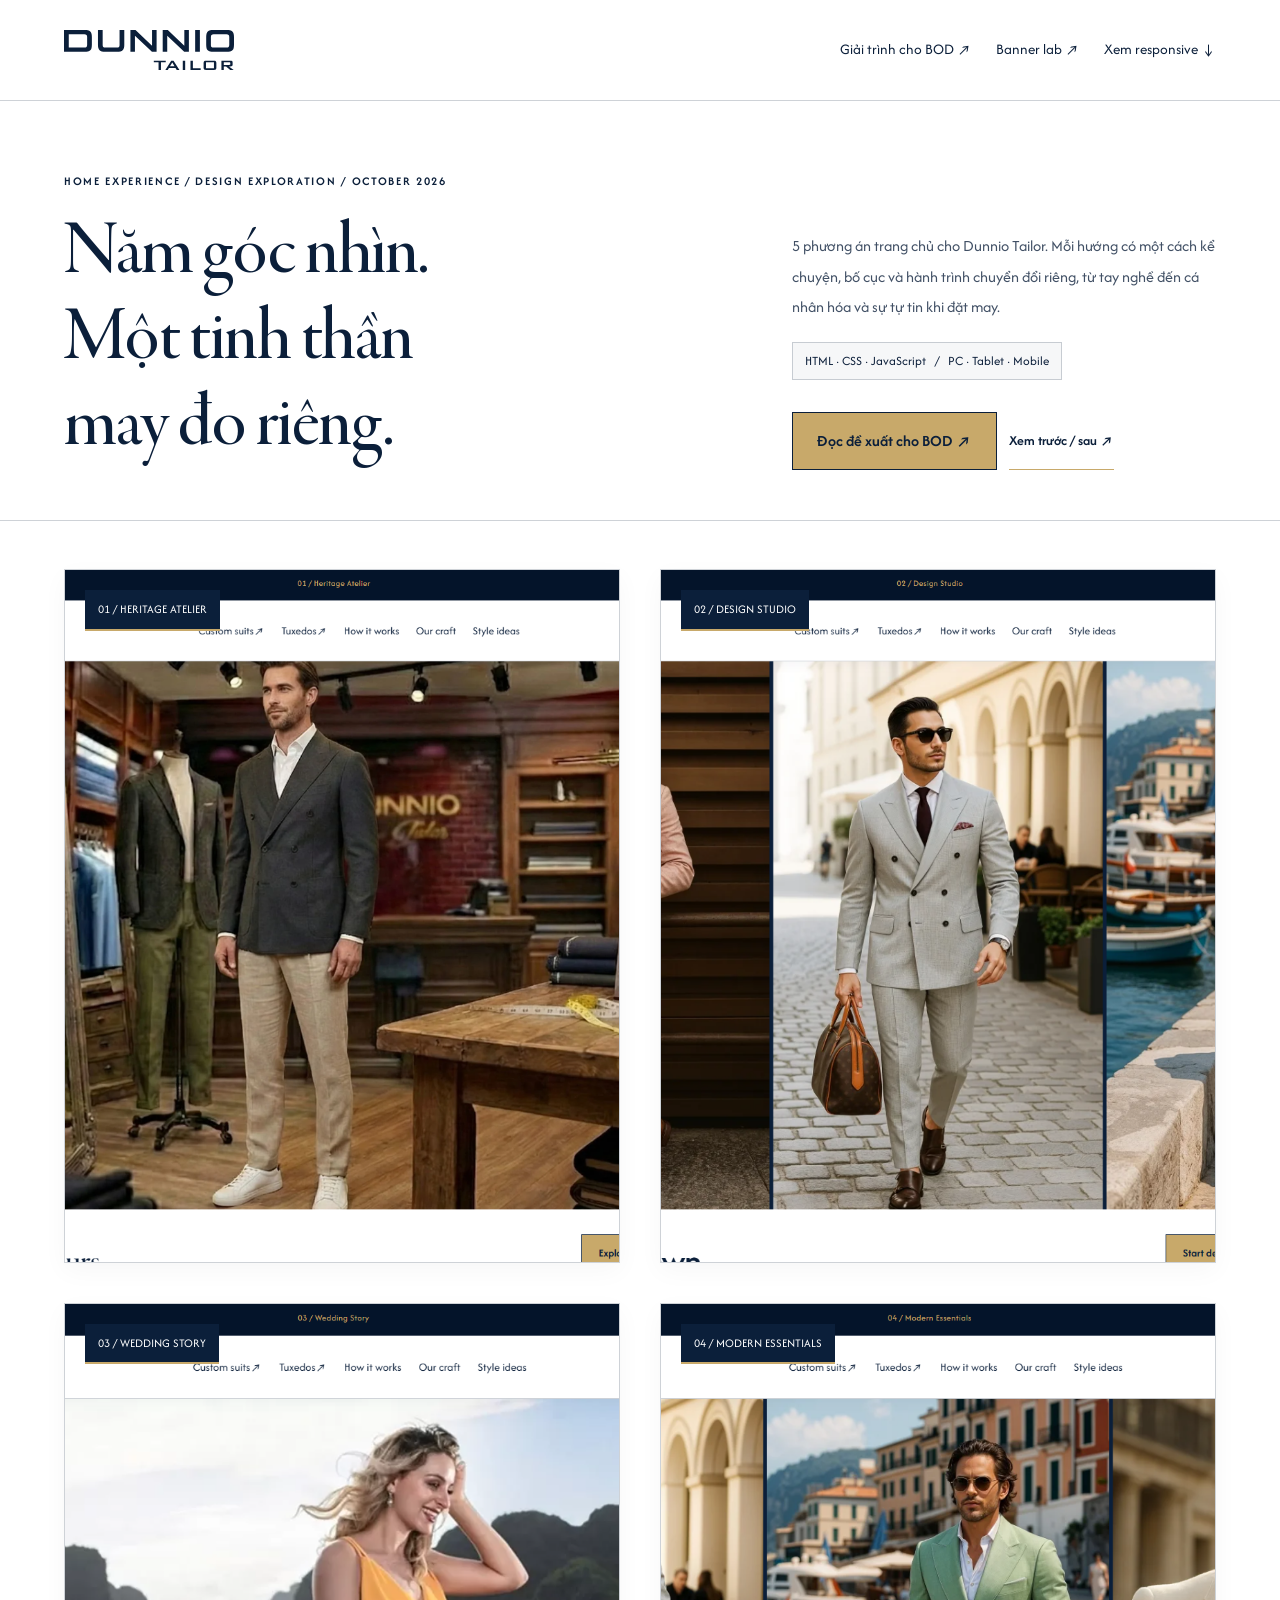
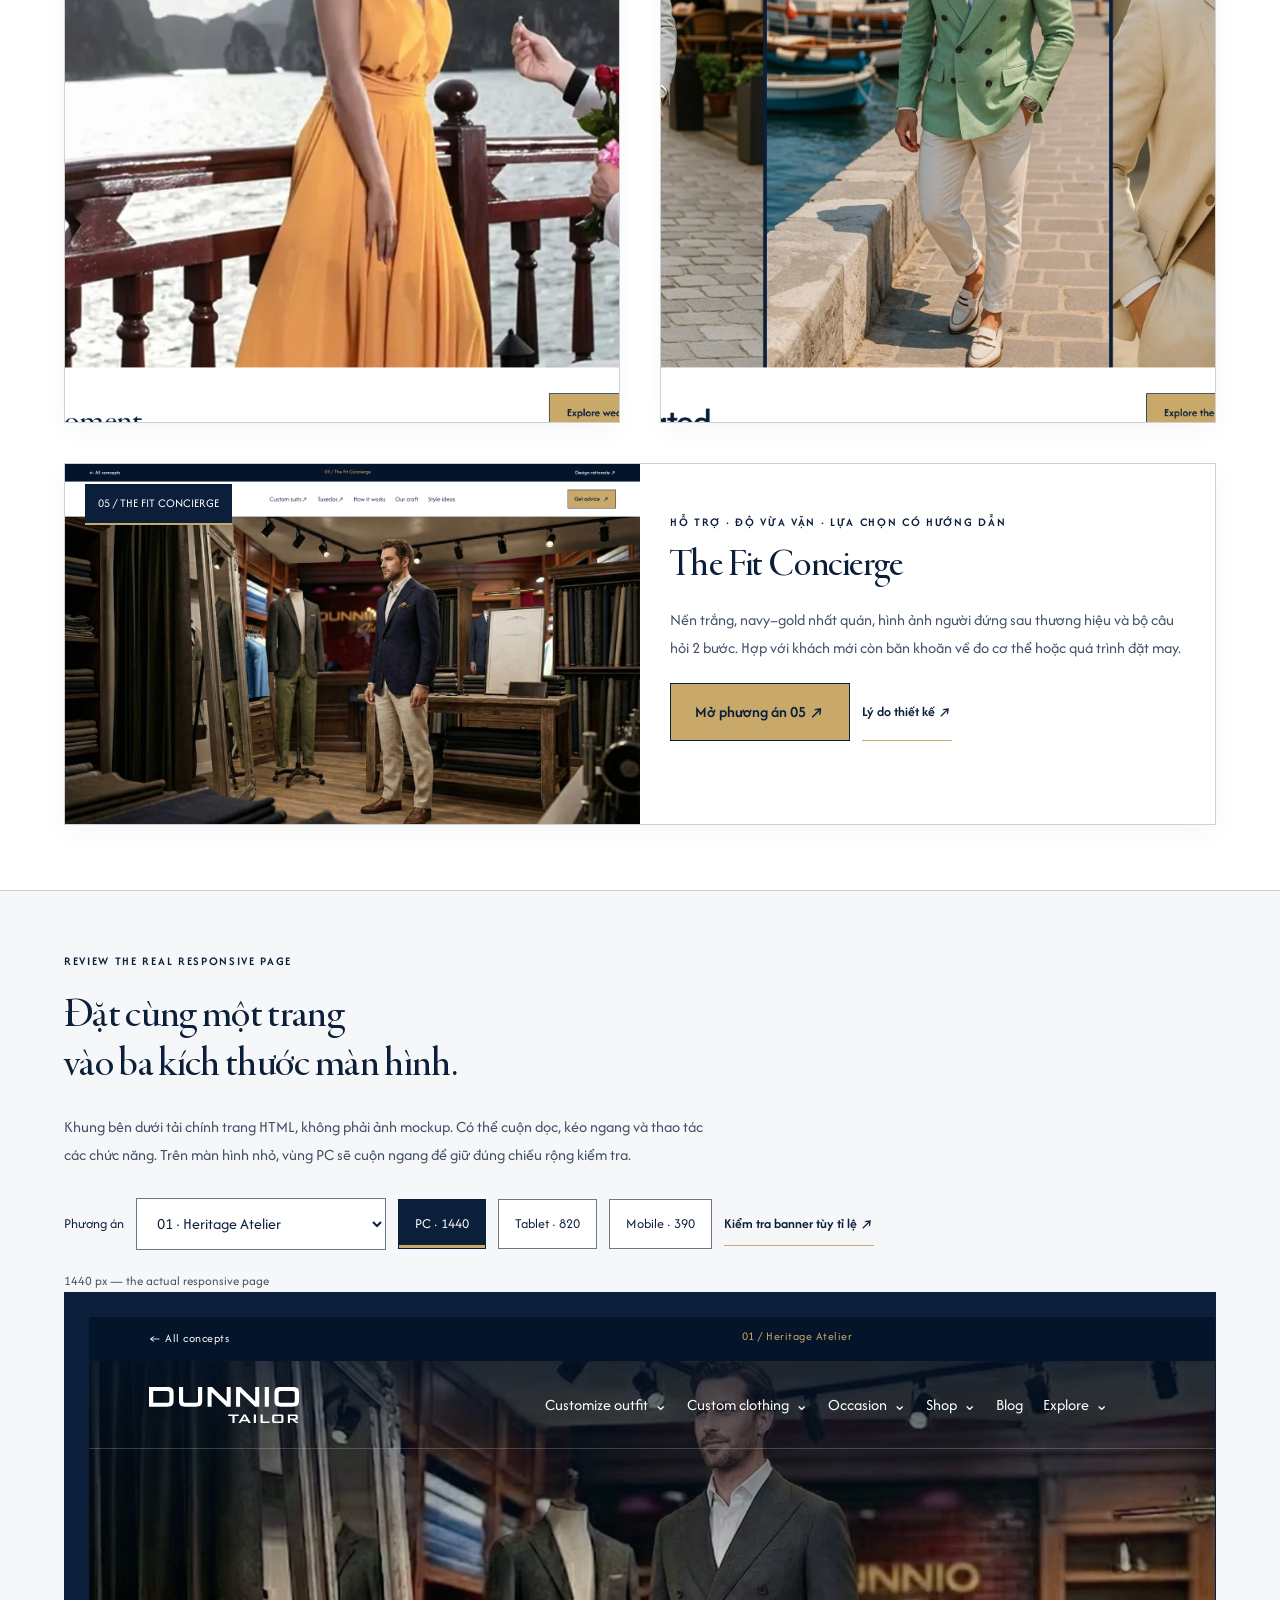
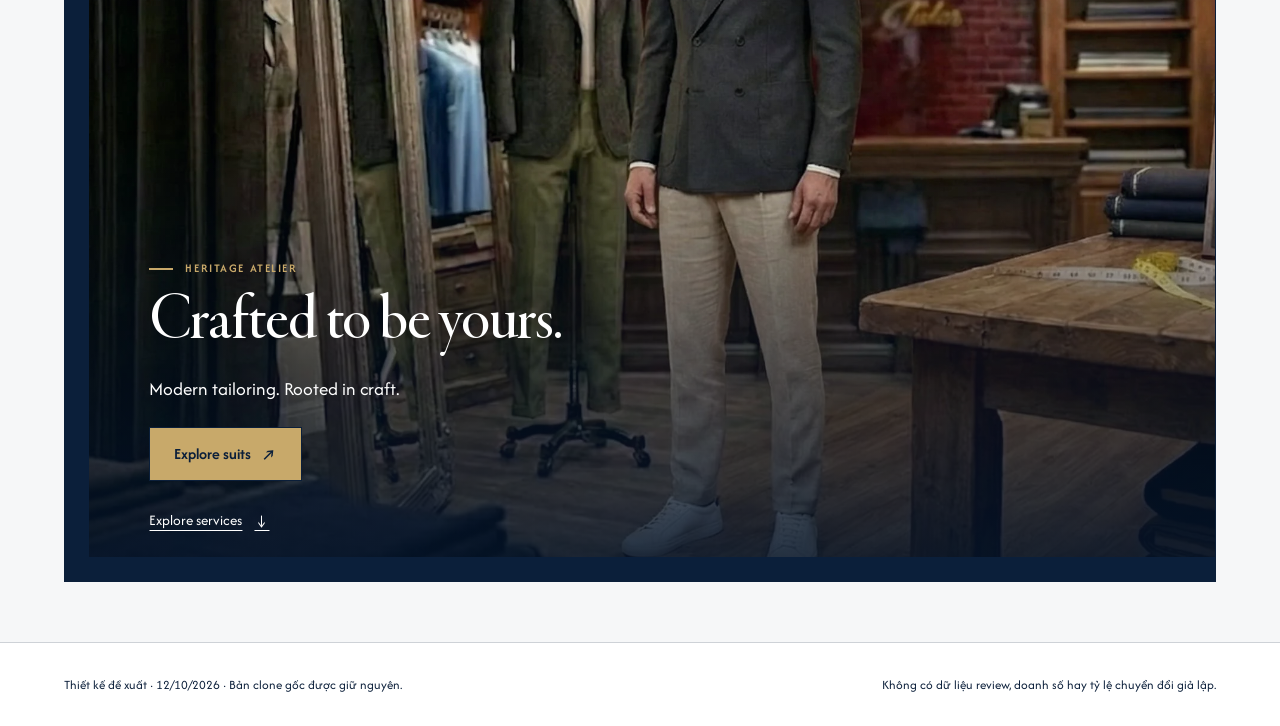
==== commit d49204e3: "Unify campaign heroes and restore complete Dunnio service navigation" ====
--- a/index.html
+++ b/index.html
@@ -3,11 +3,11 @@
 <body class="hub"><header class="hub-header"><a class="wordmark" href="index.html"><img src="assets/images/logo-navy.svg" alt="Dunnio Tailor" width="150" height="36"></a><nav class="hub-links" aria-label="Tài liệu dự án"><a href="report.html#brand-update">Giải trình cho BOD ↗</a><a href="banner-lab.html">Banner lab ↗</a><a href="#review">Xem responsive ↓</a></nav></header>
 <main><section class="hub-intro"><div><p class="eyebrow">HOME EXPERIENCE / DESIGN EXPLORATION / OCTOBER 2026</p><h1>Năm góc nhìn.<br>Một tinh thần<br>may đo riêng.</h1></div><div><p>5 phương án trang chủ cho Dunnio Tailor. Mỗi hướng có một cách kể chuyện, bố cục và hành trình chuyển đổi riêng, từ tay nghề đến cá nhân hóa và sự tự tin khi đặt may.</p><span class="pill">HTML · CSS · JavaScript &nbsp; / &nbsp; PC · Tablet · Mobile</span><div class="actions"><a class="button" href="report.html#brand-update">Đọc đề xuất cho BOD ↗</a><a class="text-link" href="brand-review.html">Xem trước / sau ↗</a></div></div></section>
 <section class="concept-grid" aria-label="Năm biến thể thiết kế">
-<article class="concept-card"><a class="concept-thumb" href="v1-heritage-atelier.html"><img src="docs/screenshots/v1-desktop.png?v=fashion-20261012" alt="Xem giao diện Heritage Atelier" width="1440" height="1000"><span class="thumb-number">01 / HERITAGE ATELIER</span></a><div class="card-copy"><p class="eyebrow">TAY NGHỀ · BẢN SẮC · GIÁ TRỊ</p><h2>Heritage Atelier</h2><p>Thẩm mỹ atelier với nền trắng, navy Dunnio, điểm nhấn gold và nhịp kể chuyện chậm. Đưa người làm và quy trình lên trước để giá trị may đo trở nên hữu hình.</p><div class="actions"><a class="button" href="v1-heritage-atelier.html">Mở phương án 01 ↗</a><a class="text-link" href="report.html#v1">Lý do thiết kế ↗</a></div></div></article>
-<article class="concept-card"><a class="concept-thumb" href="v2-design-studio.html"><img src="docs/screenshots/v2-desktop.png?v=fashion-20261012" alt="Xem giao diện Design Studio" width="1440" height="1000"><span class="thumb-number">02 / DESIGN STUDIO</span></a><div class="card-copy"><p class="eyebrow">CÁ NHÂN HÓA · CHỦ ĐỘNG · KHÁM PHÁ</p><h2>Design Studio</h2><p>Bố cục studio hiện đại, có bản xem trước phong cách tương tác. Giảm cảm giác choáng ngợp bằng một lựa chọn nhỏ trước khi vào trình thiết kế đầy đủ.</p><div class="actions"><a class="button" href="v2-design-studio.html">Mở phương án 02 ↗</a><a class="text-link" href="report.html#v2">Lý do thiết kế ↗</a></div></div></article>
-<article class="concept-card"><a class="concept-thumb" href="v3-wedding-story.html"><img src="docs/screenshots/v3-desktop.png?v=fashion-20261012" alt="Xem giao diện Wedding Story" width="1440" height="1000" loading="lazy"><span class="thumb-number">03 / WEDDING STORY</span></a><div class="card-copy"><p class="eyebrow">DỊP CƯỚI · CẢM XÚC · LẬP KẾ HOẠCH</p><h2>Wedding Story</h2><p>Banner toàn chiều ngang, navy–gold–white và bố cục ảnh cưới riêng theo thiết bị. Dẫn theo vai trò chú rể, black tie, phù rể; bổ sung bước chuẩn bị câu hỏi theo ngày tổ chức.</p><div class="actions"><a class="button" href="v3-wedding-story.html">Mở phương án 03 ↗</a><a class="text-link" href="report.html#v3">Lý do thiết kế ↗</a></div></div></article>
-<article class="concept-card"><a class="concept-thumb" href="v4-modern-essentials.html"><img src="docs/screenshots/v4-desktop.png?v=fashion-20261012" alt="Xem giao diện Modern Essentials" width="1440" height="1000" loading="lazy"><span class="thumb-number">04 / MODERN ESSENTIALS</span></a><div class="card-copy"><p class="eyebrow">DỄ CHỌN · MINH BẠCH · LINH HOẠT</p><h2>Modern Essentials</h2><p>Định hướng commerce với nền trắng, navy và danh mục có giá khởi điểm rõ ràng. Lọc nhóm trang phục và chọn theo tình huống dùng thực tế.</p><div class="actions"><a class="button" href="v4-modern-essentials.html">Mở phương án 04 ↗</a><a class="text-link" href="report.html#v4">Lý do thiết kế ↗</a></div></div></article>
-<article class="concept-card"><a class="concept-thumb" href="v5-fit-concierge.html"><img src="docs/screenshots/v5-desktop.png?v=fashion-20261012" alt="Xem giao diện The Fit Concierge" width="1440" height="1000" loading="lazy"><span class="thumb-number">05 / THE FIT CONCIERGE</span></a><div class="card-copy"><p class="eyebrow">HỖ TRỢ · ĐỘ VỪA VẶN · LỰA CHỌN CÓ HƯỚNG DẪN</p><h2>The Fit Concierge</h2><p>Nền trắng, navy–gold nhất quán, hình ảnh người đứng sau thương hiệu và bộ câu hỏi 2 bước. Hợp với khách mới còn băn khoăn về đo cơ thể hoặc quá trình đặt may.</p><div class="actions"><a class="button" href="v5-fit-concierge.html">Mở phương án 05 ↗</a><a class="text-link" href="report.html#v5">Lý do thiết kế ↗</a></div></div></article>
+<article class="concept-card"><a class="concept-thumb" href="v1-heritage-atelier.html"><img src="docs/screenshots/v1-desktop.png?v=hockerty-20261012" alt="Xem giao diện Heritage Atelier" width="1440" height="1000"><span class="thumb-number">01 / HERITAGE ATELIER</span></a><div class="card-copy"><p class="eyebrow">TAY NGHỀ · BẢN SẮC · GIÁ TRỊ</p><h2>Heritage Atelier</h2><p>Thẩm mỹ atelier với nền trắng, navy Dunnio, điểm nhấn gold và nhịp kể chuyện chậm. Đưa người làm và quy trình lên trước để giá trị may đo trở nên hữu hình.</p><div class="actions"><a class="button" href="v1-heritage-atelier.html">Mở phương án 01 ↗</a><a class="text-link" href="report.html#v1">Lý do thiết kế ↗</a></div></div></article>
+<article class="concept-card"><a class="concept-thumb" href="v2-design-studio.html"><img src="docs/screenshots/v2-desktop.png?v=hockerty-20261012" alt="Xem giao diện Design Studio" width="1440" height="1000"><span class="thumb-number">02 / DESIGN STUDIO</span></a><div class="card-copy"><p class="eyebrow">CÁ NHÂN HÓA · CHỦ ĐỘNG · KHÁM PHÁ</p><h2>Design Studio</h2><p>Bố cục studio hiện đại, có bản xem trước phong cách tương tác. Giảm cảm giác choáng ngợp bằng một lựa chọn nhỏ trước khi vào trình thiết kế đầy đủ.</p><div class="actions"><a class="button" href="v2-design-studio.html">Mở phương án 02 ↗</a><a class="text-link" href="report.html#v2">Lý do thiết kế ↗</a></div></div></article>
+<article class="concept-card"><a class="concept-thumb" href="v3-wedding-story.html"><img src="docs/screenshots/v3-desktop.png?v=hockerty-20261012" alt="Xem giao diện Wedding Story" width="1440" height="1000" loading="lazy"><span class="thumb-number">03 / WEDDING STORY</span></a><div class="card-copy"><p class="eyebrow">DỊP CƯỚI · CẢM XÚC · LẬP KẾ HOẠCH</p><h2>Wedding Story</h2><p>Banner toàn chiều ngang, navy–gold–white và bố cục ảnh cưới riêng theo thiết bị. Dẫn theo vai trò chú rể, black tie, phù rể; bổ sung bước chuẩn bị câu hỏi theo ngày tổ chức.</p><div class="actions"><a class="button" href="v3-wedding-story.html">Mở phương án 03 ↗</a><a class="text-link" href="report.html#v3">Lý do thiết kế ↗</a></div></div></article>
+<article class="concept-card"><a class="concept-thumb" href="v4-modern-essentials.html"><img src="docs/screenshots/v4-desktop.png?v=hockerty-20261012" alt="Xem giao diện Modern Essentials" width="1440" height="1000" loading="lazy"><span class="thumb-number">04 / MODERN ESSENTIALS</span></a><div class="card-copy"><p class="eyebrow">DỄ CHỌN · MINH BẠCH · LINH HOẠT</p><h2>Modern Essentials</h2><p>Định hướng commerce với nền trắng, navy và danh mục có giá khởi điểm rõ ràng. Lọc nhóm trang phục và chọn theo tình huống dùng thực tế.</p><div class="actions"><a class="button" href="v4-modern-essentials.html">Mở phương án 04 ↗</a><a class="text-link" href="report.html#v4">Lý do thiết kế ↗</a></div></div></article>
+<article class="concept-card"><a class="concept-thumb" href="v5-fit-concierge.html"><img src="docs/screenshots/v5-desktop.png?v=hockerty-20261012" alt="Xem giao diện The Fit Concierge" width="1440" height="1000" loading="lazy"><span class="thumb-number">05 / THE FIT CONCIERGE</span></a><div class="card-copy"><p class="eyebrow">HỖ TRỢ · ĐỘ VỪA VẶN · LỰA CHỌN CÓ HƯỚNG DẪN</p><h2>The Fit Concierge</h2><p>Nền trắng, navy–gold nhất quán, hình ảnh người đứng sau thương hiệu và bộ câu hỏi 2 bước. Hợp với khách mới còn băn khoăn về đo cơ thể hoặc quá trình đặt may.</p><div class="actions"><a class="button" href="v5-fit-concierge.html">Mở phương án 05 ↗</a><a class="text-link" href="report.html#v5">Lý do thiết kế ↗</a></div></div></article>
 </section>
 <section class="hub-review" id="review"><p class="eyebrow">REVIEW THE REAL RESPONSIVE PAGE</p><h2>Đặt cùng một trang<br>vào ba kích thước màn hình.</h2><p>Khung bên dưới tải chính trang HTML, không phải ảnh mockup. Có thể cuộn dọc, kéo ngang và thao tác các chức năng. Trên màn hình nhỏ, vùng PC sẽ cuộn ngang để giữ đúng chiều rộng kiểm tra.</p><div class="review-controls"><label for="review-concept">Phương án</label><select id="review-concept"><option value="v1-heritage-atelier.html">01 · Heritage Atelier</option><option value="v2-design-studio.html">02 · Design Studio</option><option value="v3-wedding-story.html">03 · Wedding Story</option><option value="v4-modern-essentials.html">04 · Modern Essentials</option><option value="v5-fit-concierge.html">05 · The Fit Concierge</option></select><button data-width="1440" aria-pressed="true">PC · 1440</button><button data-width="820" aria-pressed="false">Tablet · 820</button><button data-width="390" aria-pressed="false">Mobile · 390</button><a class="text-link" href="banner-lab.html">Kiểm tra banner tùy tỉ lệ ↗</a></div><p id="viewport-label" class="fine">1440 px — the actual responsive page</p><div class="viewport-stage"><iframe id="review-frame" src="v1-heritage-atelier.html" title="Xem trang chủ responsive" loading="lazy"></iframe></div></section></main>
 <footer class="hub-note"><span>Thiết kế đề xuất · 12/10/2026 · Bản clone gốc được giữ nguyên.</span><span>Không có dữ liệu review, doanh số hay tỷ lệ chuyển đổi giả lập.</span></footer><script src="assets/app.js?v=typography-20261012" defer></script></body></html>
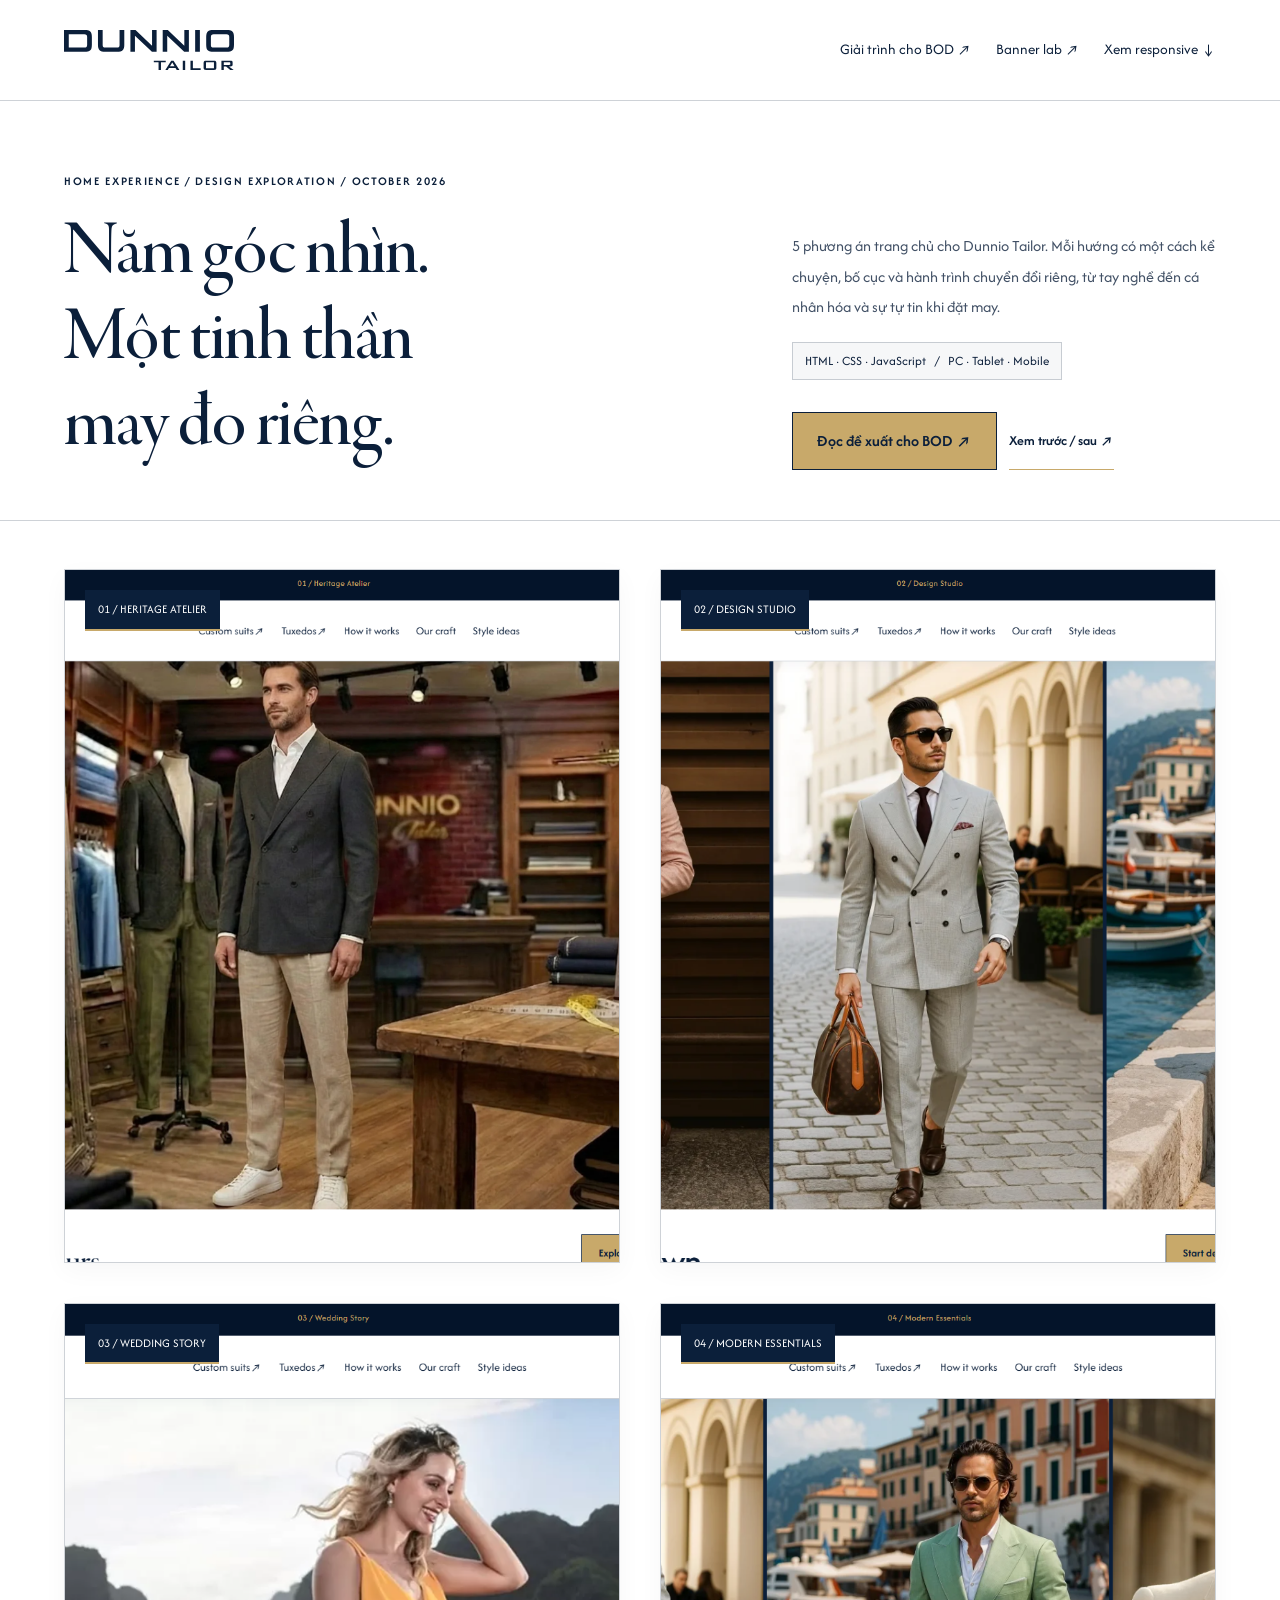
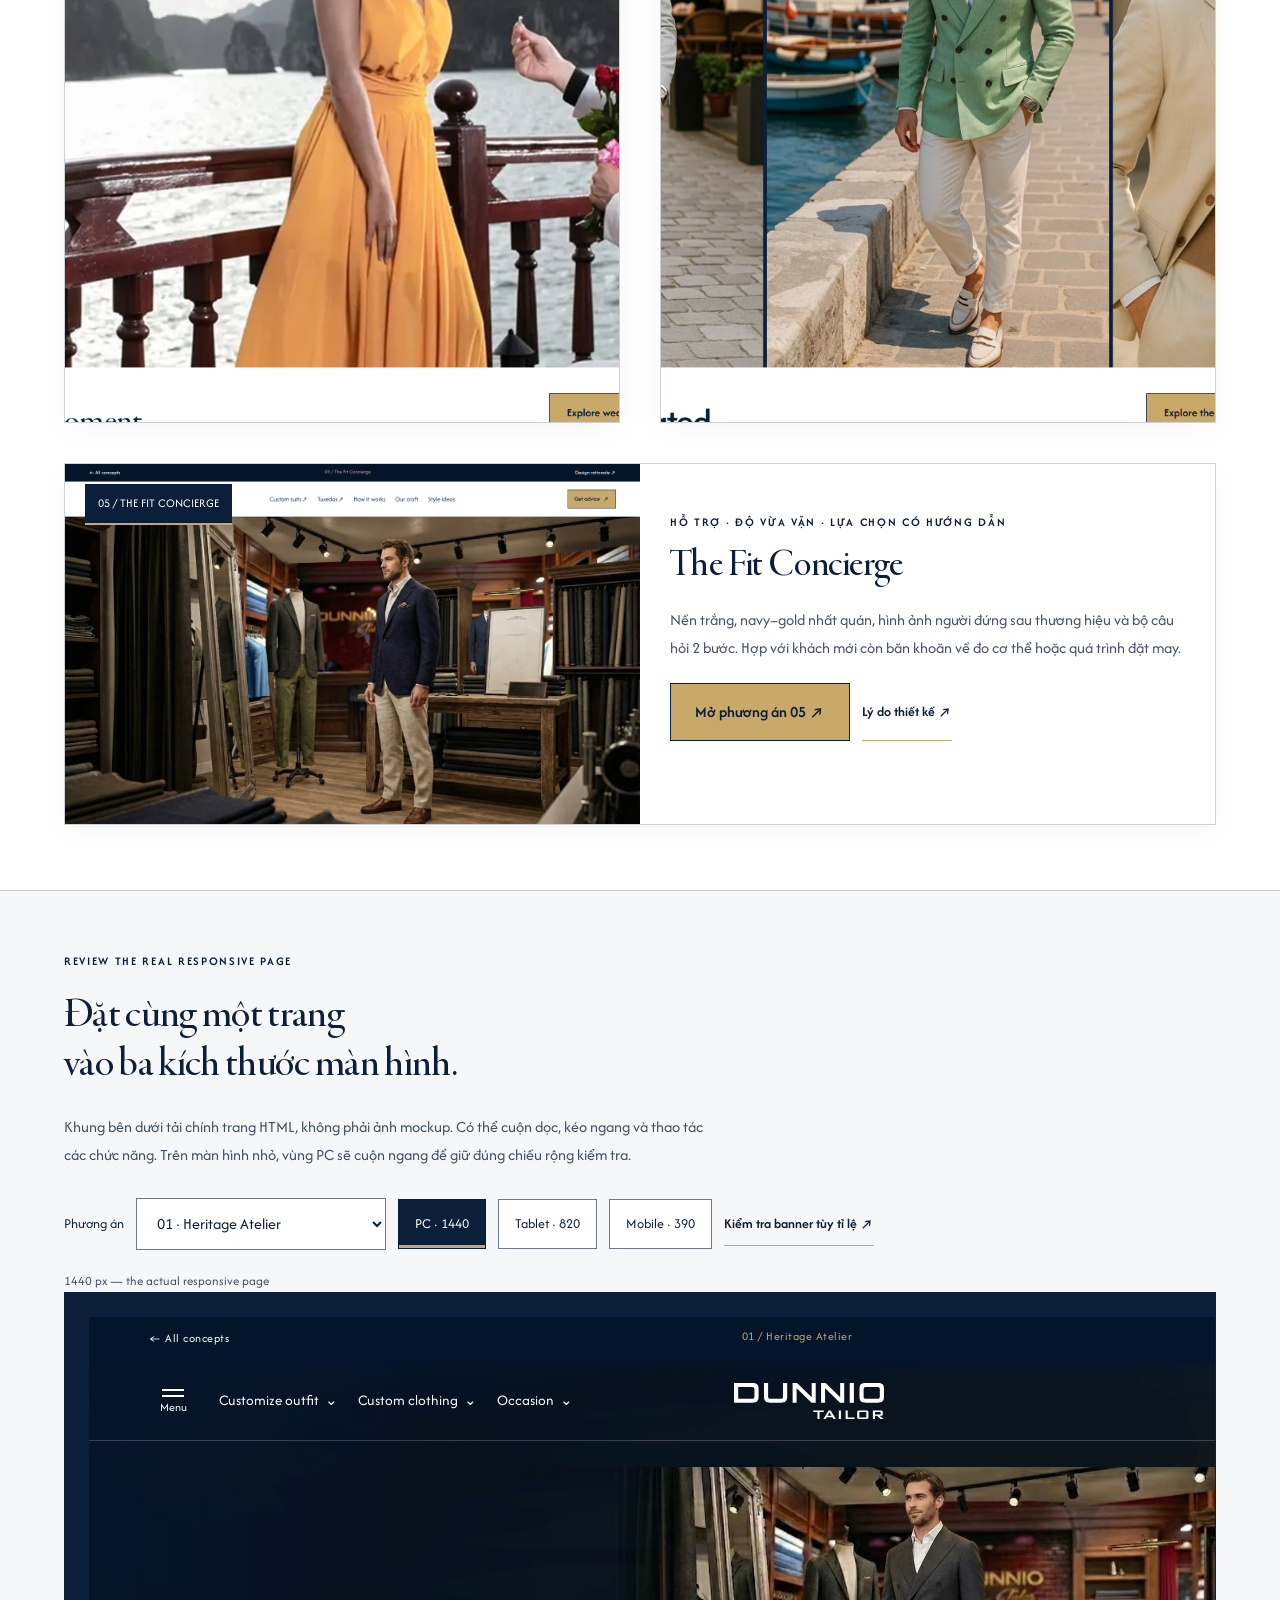
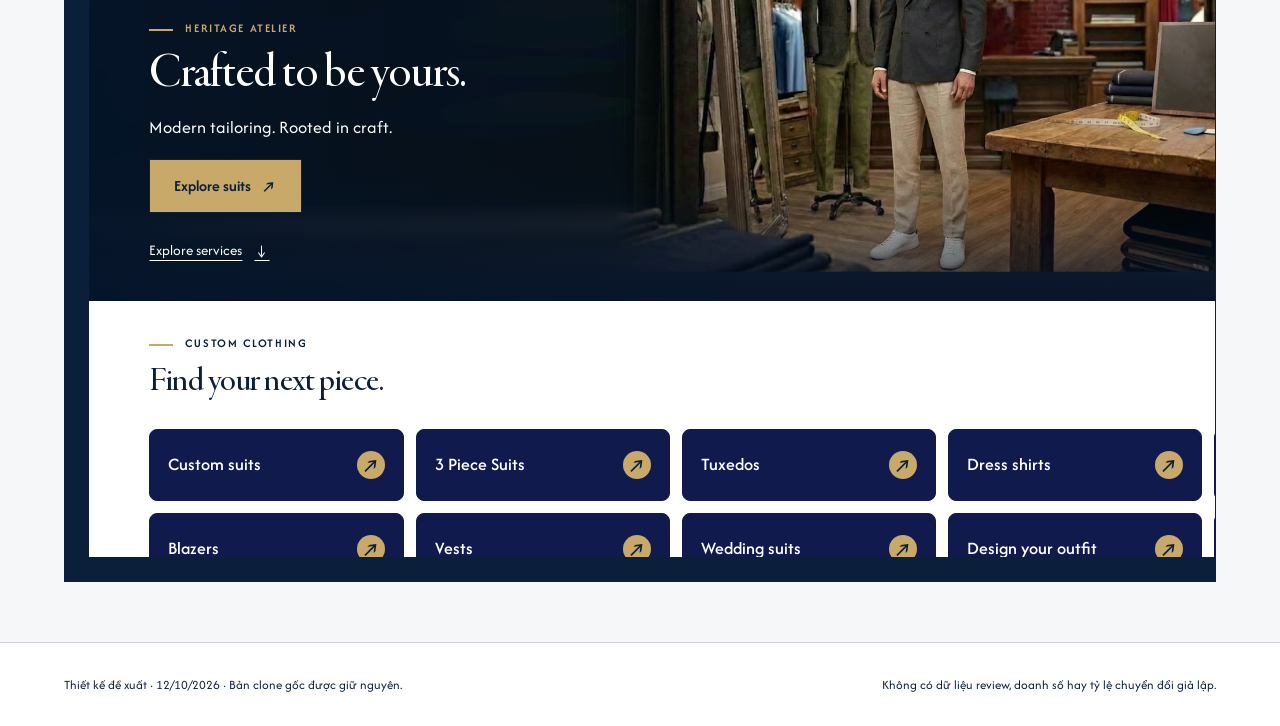
==== commit e1c693ad: "Document reusable responsive banner formula and publish the layout guide" ====
--- a/index.html
+++ b/index.html
@@ -3,11 +3,11 @@
 <body class="hub"><header class="hub-header"><a class="wordmark" href="index.html"><img src="assets/images/logo-navy.svg" alt="Dunnio Tailor" width="150" height="36"></a><nav class="hub-links" aria-label="Tài liệu dự án"><a href="report.html#brand-update">Giải trình cho BOD ↗</a><a href="banner-lab.html">Banner lab ↗</a><a href="#review">Xem responsive ↓</a></nav></header>
 <main><section class="hub-intro"><div><p class="eyebrow">HOME EXPERIENCE / DESIGN EXPLORATION / OCTOBER 2026</p><h1>Năm góc nhìn.<br>Một tinh thần<br>may đo riêng.</h1></div><div><p>5 phương án trang chủ cho Dunnio Tailor. Mỗi hướng có một cách kể chuyện, bố cục và hành trình chuyển đổi riêng, từ tay nghề đến cá nhân hóa và sự tự tin khi đặt may.</p><span class="pill">HTML · CSS · JavaScript &nbsp; / &nbsp; PC · Tablet · Mobile</span><div class="actions"><a class="button" href="report.html#brand-update">Đọc đề xuất cho BOD ↗</a><a class="text-link" href="brand-review.html">Xem trước / sau ↗</a></div></div></section>
 <section class="concept-grid" aria-label="Năm biến thể thiết kế">
-<article class="concept-card"><a class="concept-thumb" href="v1-heritage-atelier.html"><img src="docs/screenshots/v1-desktop.png?v=hockerty-20261012" alt="Xem giao diện Heritage Atelier" width="1440" height="1000"><span class="thumb-number">01 / HERITAGE ATELIER</span></a><div class="card-copy"><p class="eyebrow">TAY NGHỀ · BẢN SẮC · GIÁ TRỊ</p><h2>Heritage Atelier</h2><p>Thẩm mỹ atelier với nền trắng, navy Dunnio, điểm nhấn gold và nhịp kể chuyện chậm. Đưa người làm và quy trình lên trước để giá trị may đo trở nên hữu hình.</p><div class="actions"><a class="button" href="v1-heritage-atelier.html">Mở phương án 01 ↗</a><a class="text-link" href="report.html#v1">Lý do thiết kế ↗</a></div></div></article>
-<article class="concept-card"><a class="concept-thumb" href="v2-design-studio.html"><img src="docs/screenshots/v2-desktop.png?v=hockerty-20261012" alt="Xem giao diện Design Studio" width="1440" height="1000"><span class="thumb-number">02 / DESIGN STUDIO</span></a><div class="card-copy"><p class="eyebrow">CÁ NHÂN HÓA · CHỦ ĐỘNG · KHÁM PHÁ</p><h2>Design Studio</h2><p>Bố cục studio hiện đại, có bản xem trước phong cách tương tác. Giảm cảm giác choáng ngợp bằng một lựa chọn nhỏ trước khi vào trình thiết kế đầy đủ.</p><div class="actions"><a class="button" href="v2-design-studio.html">Mở phương án 02 ↗</a><a class="text-link" href="report.html#v2">Lý do thiết kế ↗</a></div></div></article>
-<article class="concept-card"><a class="concept-thumb" href="v3-wedding-story.html"><img src="docs/screenshots/v3-desktop.png?v=hockerty-20261012" alt="Xem giao diện Wedding Story" width="1440" height="1000" loading="lazy"><span class="thumb-number">03 / WEDDING STORY</span></a><div class="card-copy"><p class="eyebrow">DỊP CƯỚI · CẢM XÚC · LẬP KẾ HOẠCH</p><h2>Wedding Story</h2><p>Banner toàn chiều ngang, navy–gold–white và bố cục ảnh cưới riêng theo thiết bị. Dẫn theo vai trò chú rể, black tie, phù rể; bổ sung bước chuẩn bị câu hỏi theo ngày tổ chức.</p><div class="actions"><a class="button" href="v3-wedding-story.html">Mở phương án 03 ↗</a><a class="text-link" href="report.html#v3">Lý do thiết kế ↗</a></div></div></article>
-<article class="concept-card"><a class="concept-thumb" href="v4-modern-essentials.html"><img src="docs/screenshots/v4-desktop.png?v=hockerty-20261012" alt="Xem giao diện Modern Essentials" width="1440" height="1000" loading="lazy"><span class="thumb-number">04 / MODERN ESSENTIALS</span></a><div class="card-copy"><p class="eyebrow">DỄ CHỌN · MINH BẠCH · LINH HOẠT</p><h2>Modern Essentials</h2><p>Định hướng commerce với nền trắng, navy và danh mục có giá khởi điểm rõ ràng. Lọc nhóm trang phục và chọn theo tình huống dùng thực tế.</p><div class="actions"><a class="button" href="v4-modern-essentials.html">Mở phương án 04 ↗</a><a class="text-link" href="report.html#v4">Lý do thiết kế ↗</a></div></div></article>
-<article class="concept-card"><a class="concept-thumb" href="v5-fit-concierge.html"><img src="docs/screenshots/v5-desktop.png?v=hockerty-20261012" alt="Xem giao diện The Fit Concierge" width="1440" height="1000" loading="lazy"><span class="thumb-number">05 / THE FIT CONCIERGE</span></a><div class="card-copy"><p class="eyebrow">HỖ TRỢ · ĐỘ VỪA VẶN · LỰA CHỌN CÓ HƯỚNG DẪN</p><h2>The Fit Concierge</h2><p>Nền trắng, navy–gold nhất quán, hình ảnh người đứng sau thương hiệu và bộ câu hỏi 2 bước. Hợp với khách mới còn băn khoăn về đo cơ thể hoặc quá trình đặt may.</p><div class="actions"><a class="button" href="v5-fit-concierge.html">Mở phương án 05 ↗</a><a class="text-link" href="report.html#v5">Lý do thiết kế ↗</a></div></div></article>
+<article class="concept-card"><a class="concept-thumb" href="v1-heritage-atelier.html"><img src="docs/screenshots/v1-desktop.png?v=balanced-20261012-r2" alt="Xem giao diện Heritage Atelier" width="1440" height="1000"><span class="thumb-number">01 / HERITAGE ATELIER</span></a><div class="card-copy"><p class="eyebrow">TAY NGHỀ · BẢN SẮC · GIÁ TRỊ</p><h2>Heritage Atelier</h2><p>Thẩm mỹ atelier với nền trắng, navy Dunnio, điểm nhấn gold và nhịp kể chuyện chậm. Đưa người làm và quy trình lên trước để giá trị may đo trở nên hữu hình.</p><div class="actions"><a class="button" href="v1-heritage-atelier.html">Mở phương án 01 ↗</a><a class="text-link" href="report.html#v1">Lý do thiết kế ↗</a></div></div></article>
+<article class="concept-card"><a class="concept-thumb" href="v2-design-studio.html"><img src="docs/screenshots/v2-desktop.png?v=balanced-20261012-r2" alt="Xem giao diện Design Studio" width="1440" height="1000"><span class="thumb-number">02 / DESIGN STUDIO</span></a><div class="card-copy"><p class="eyebrow">CÁ NHÂN HÓA · CHỦ ĐỘNG · KHÁM PHÁ</p><h2>Design Studio</h2><p>Bố cục studio hiện đại, có bản xem trước phong cách tương tác. Giảm cảm giác choáng ngợp bằng một lựa chọn nhỏ trước khi vào trình thiết kế đầy đủ.</p><div class="actions"><a class="button" href="v2-design-studio.html">Mở phương án 02 ↗</a><a class="text-link" href="report.html#v2">Lý do thiết kế ↗</a></div></div></article>
+<article class="concept-card"><a class="concept-thumb" href="v3-wedding-story.html"><img src="docs/screenshots/v3-desktop.png?v=balanced-20261012-r2" alt="Xem giao diện Wedding Story" width="1440" height="1000" loading="lazy"><span class="thumb-number">03 / WEDDING STORY</span></a><div class="card-copy"><p class="eyebrow">DỊP CƯỚI · CẢM XÚC · LẬP KẾ HOẠCH</p><h2>Wedding Story</h2><p>Banner toàn chiều ngang, navy–gold–white và bố cục ảnh cưới riêng theo thiết bị. Dẫn theo vai trò chú rể, black tie, phù rể; bổ sung bước chuẩn bị câu hỏi theo ngày tổ chức.</p><div class="actions"><a class="button" href="v3-wedding-story.html">Mở phương án 03 ↗</a><a class="text-link" href="report.html#v3">Lý do thiết kế ↗</a></div></div></article>
+<article class="concept-card"><a class="concept-thumb" href="v4-modern-essentials.html"><img src="docs/screenshots/v4-desktop.png?v=balanced-20261012-r2" alt="Xem giao diện Modern Essentials" width="1440" height="1000" loading="lazy"><span class="thumb-number">04 / MODERN ESSENTIALS</span></a><div class="card-copy"><p class="eyebrow">DỄ CHỌN · MINH BẠCH · LINH HOẠT</p><h2>Modern Essentials</h2><p>Định hướng commerce với nền trắng, navy và danh mục có giá khởi điểm rõ ràng. Lọc nhóm trang phục và chọn theo tình huống dùng thực tế.</p><div class="actions"><a class="button" href="v4-modern-essentials.html">Mở phương án 04 ↗</a><a class="text-link" href="report.html#v4">Lý do thiết kế ↗</a></div></div></article>
+<article class="concept-card"><a class="concept-thumb" href="v5-fit-concierge.html"><img src="docs/screenshots/v5-desktop.png?v=balanced-20261012-r2" alt="Xem giao diện The Fit Concierge" width="1440" height="1000" loading="lazy"><span class="thumb-number">05 / THE FIT CONCIERGE</span></a><div class="card-copy"><p class="eyebrow">HỖ TRỢ · ĐỘ VỪA VẶN · LỰA CHỌN CÓ HƯỚNG DẪN</p><h2>The Fit Concierge</h2><p>Nền trắng, navy–gold nhất quán, hình ảnh người đứng sau thương hiệu và bộ câu hỏi 2 bước. Hợp với khách mới còn băn khoăn về đo cơ thể hoặc quá trình đặt may.</p><div class="actions"><a class="button" href="v5-fit-concierge.html">Mở phương án 05 ↗</a><a class="text-link" href="report.html#v5">Lý do thiết kế ↗</a></div></div></article>
 </section>
 <section class="hub-review" id="review"><p class="eyebrow">REVIEW THE REAL RESPONSIVE PAGE</p><h2>Đặt cùng một trang<br>vào ba kích thước màn hình.</h2><p>Khung bên dưới tải chính trang HTML, không phải ảnh mockup. Có thể cuộn dọc, kéo ngang và thao tác các chức năng. Trên màn hình nhỏ, vùng PC sẽ cuộn ngang để giữ đúng chiều rộng kiểm tra.</p><div class="review-controls"><label for="review-concept">Phương án</label><select id="review-concept"><option value="v1-heritage-atelier.html">01 · Heritage Atelier</option><option value="v2-design-studio.html">02 · Design Studio</option><option value="v3-wedding-story.html">03 · Wedding Story</option><option value="v4-modern-essentials.html">04 · Modern Essentials</option><option value="v5-fit-concierge.html">05 · The Fit Concierge</option></select><button data-width="1440" aria-pressed="true">PC · 1440</button><button data-width="820" aria-pressed="false">Tablet · 820</button><button data-width="390" aria-pressed="false">Mobile · 390</button><a class="text-link" href="banner-lab.html">Kiểm tra banner tùy tỉ lệ ↗</a></div><p id="viewport-label" class="fine">1440 px — the actual responsive page</p><div class="viewport-stage"><iframe id="review-frame" src="v1-heritage-atelier.html" title="Xem trang chủ responsive" loading="lazy"></iframe></div></section></main>
 <footer class="hub-note"><span>Thiết kế đề xuất · 12/10/2026 · Bản clone gốc được giữ nguyên.</span><span>Không có dữ liệu review, doanh số hay tỷ lệ chuyển đổi giả lập.</span></footer><script src="assets/app.js?v=typography-20261012" defer></script></body></html>
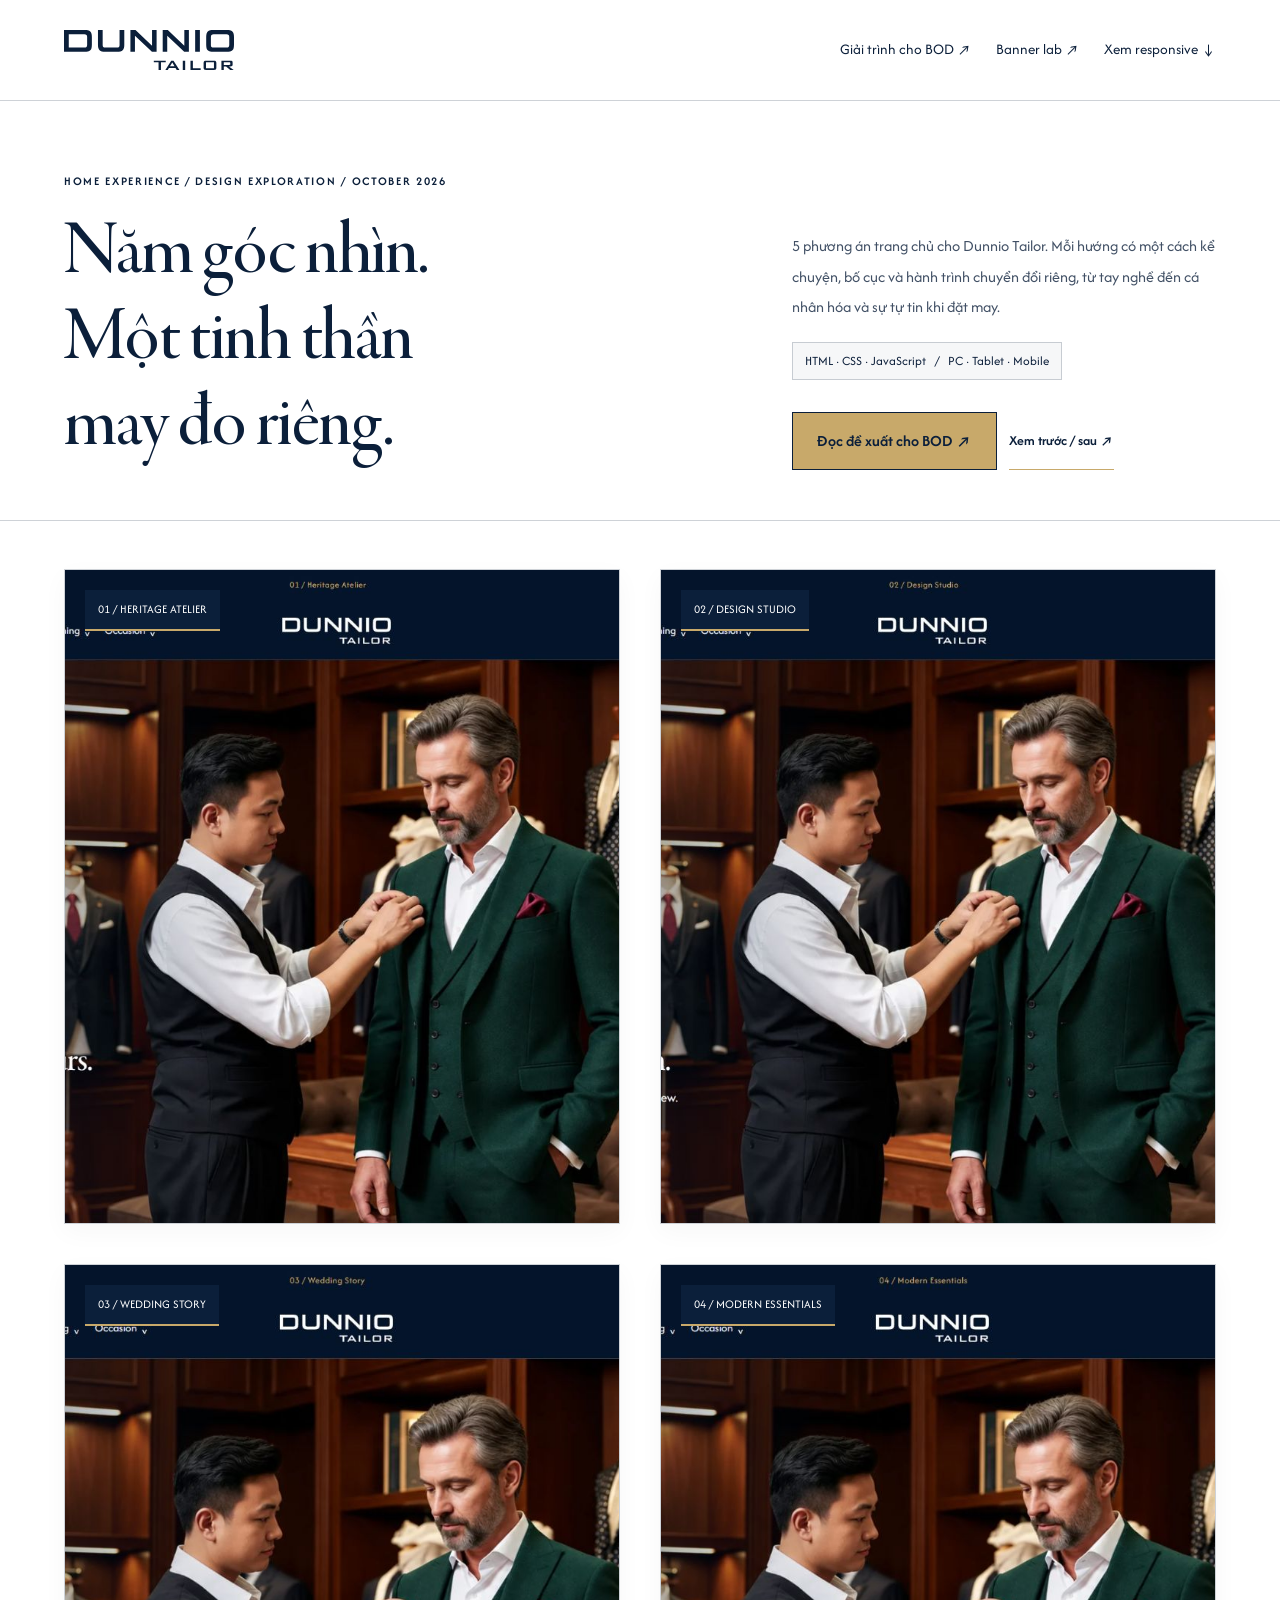
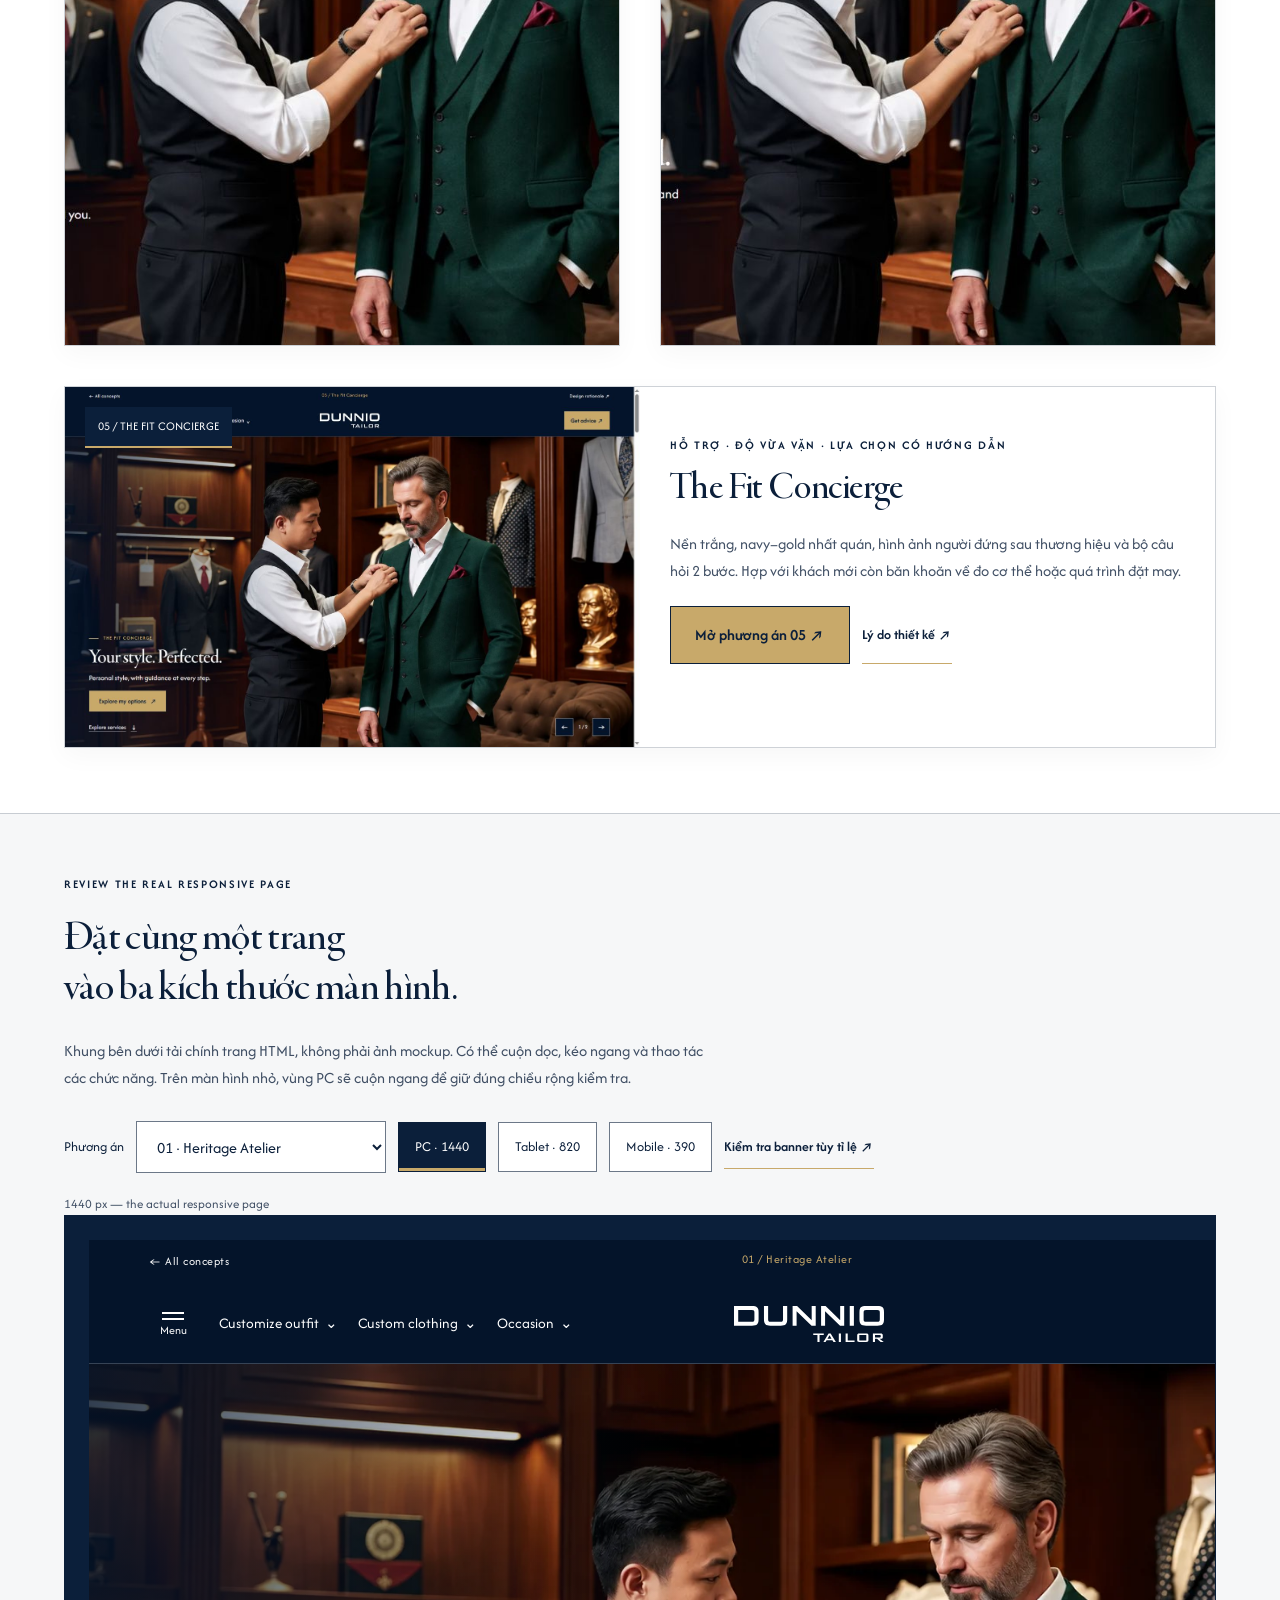
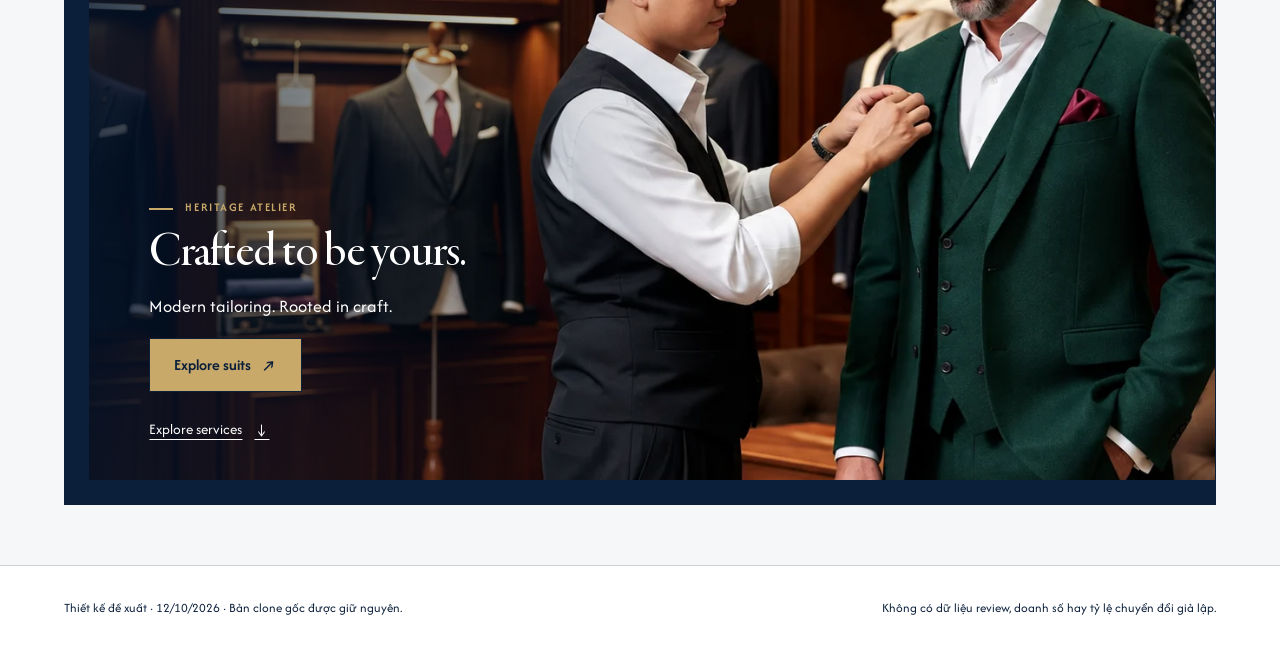
==== commit 84194a0f: "Publish editor banner specifications, safe-zone templates and BOD update" ====
--- a/index.html
+++ b/index.html
@@ -3,11 +3,11 @@
 <body class="hub"><header class="hub-header"><a class="wordmark" href="index.html"><img src="assets/images/logo-navy.svg" alt="Dunnio Tailor" width="150" height="36"></a><nav class="hub-links" aria-label="Tài liệu dự án"><a href="report.html#brand-update">Giải trình cho BOD ↗</a><a href="banner-lab.html">Banner lab ↗</a><a href="#review">Xem responsive ↓</a></nav></header>
 <main><section class="hub-intro"><div><p class="eyebrow">HOME EXPERIENCE / DESIGN EXPLORATION / OCTOBER 2026</p><h1>Năm góc nhìn.<br>Một tinh thần<br>may đo riêng.</h1></div><div><p>5 phương án trang chủ cho Dunnio Tailor. Mỗi hướng có một cách kể chuyện, bố cục và hành trình chuyển đổi riêng, từ tay nghề đến cá nhân hóa và sự tự tin khi đặt may.</p><span class="pill">HTML · CSS · JavaScript &nbsp; / &nbsp; PC · Tablet · Mobile</span><div class="actions"><a class="button" href="report.html#brand-update">Đọc đề xuất cho BOD ↗</a><a class="text-link" href="brand-review.html">Xem trước / sau ↗</a></div></div></section>
 <section class="concept-grid" aria-label="Năm biến thể thiết kế">
-<article class="concept-card"><a class="concept-thumb" href="v1-heritage-atelier.html"><img src="docs/screenshots/v1-desktop.png?v=balanced-20261012-r2" alt="Xem giao diện Heritage Atelier" width="1440" height="1000"><span class="thumb-number">01 / HERITAGE ATELIER</span></a><div class="card-copy"><p class="eyebrow">TAY NGHỀ · BẢN SẮC · GIÁ TRỊ</p><h2>Heritage Atelier</h2><p>Thẩm mỹ atelier với nền trắng, navy Dunnio, điểm nhấn gold và nhịp kể chuyện chậm. Đưa người làm và quy trình lên trước để giá trị may đo trở nên hữu hình.</p><div class="actions"><a class="button" href="v1-heritage-atelier.html">Mở phương án 01 ↗</a><a class="text-link" href="report.html#v1">Lý do thiết kế ↗</a></div></div></article>
-<article class="concept-card"><a class="concept-thumb" href="v2-design-studio.html"><img src="docs/screenshots/v2-desktop.png?v=balanced-20261012-r2" alt="Xem giao diện Design Studio" width="1440" height="1000"><span class="thumb-number">02 / DESIGN STUDIO</span></a><div class="card-copy"><p class="eyebrow">CÁ NHÂN HÓA · CHỦ ĐỘNG · KHÁM PHÁ</p><h2>Design Studio</h2><p>Bố cục studio hiện đại, có bản xem trước phong cách tương tác. Giảm cảm giác choáng ngợp bằng một lựa chọn nhỏ trước khi vào trình thiết kế đầy đủ.</p><div class="actions"><a class="button" href="v2-design-studio.html">Mở phương án 02 ↗</a><a class="text-link" href="report.html#v2">Lý do thiết kế ↗</a></div></div></article>
-<article class="concept-card"><a class="concept-thumb" href="v3-wedding-story.html"><img src="docs/screenshots/v3-desktop.png?v=balanced-20261012-r2" alt="Xem giao diện Wedding Story" width="1440" height="1000" loading="lazy"><span class="thumb-number">03 / WEDDING STORY</span></a><div class="card-copy"><p class="eyebrow">DỊP CƯỚI · CẢM XÚC · LẬP KẾ HOẠCH</p><h2>Wedding Story</h2><p>Banner toàn chiều ngang, navy–gold–white và bố cục ảnh cưới riêng theo thiết bị. Dẫn theo vai trò chú rể, black tie, phù rể; bổ sung bước chuẩn bị câu hỏi theo ngày tổ chức.</p><div class="actions"><a class="button" href="v3-wedding-story.html">Mở phương án 03 ↗</a><a class="text-link" href="report.html#v3">Lý do thiết kế ↗</a></div></div></article>
-<article class="concept-card"><a class="concept-thumb" href="v4-modern-essentials.html"><img src="docs/screenshots/v4-desktop.png?v=balanced-20261012-r2" alt="Xem giao diện Modern Essentials" width="1440" height="1000" loading="lazy"><span class="thumb-number">04 / MODERN ESSENTIALS</span></a><div class="card-copy"><p class="eyebrow">DỄ CHỌN · MINH BẠCH · LINH HOẠT</p><h2>Modern Essentials</h2><p>Định hướng commerce với nền trắng, navy và danh mục có giá khởi điểm rõ ràng. Lọc nhóm trang phục và chọn theo tình huống dùng thực tế.</p><div class="actions"><a class="button" href="v4-modern-essentials.html">Mở phương án 04 ↗</a><a class="text-link" href="report.html#v4">Lý do thiết kế ↗</a></div></div></article>
-<article class="concept-card"><a class="concept-thumb" href="v5-fit-concierge.html"><img src="docs/screenshots/v5-desktop.png?v=balanced-20261012-r2" alt="Xem giao diện The Fit Concierge" width="1440" height="1000" loading="lazy"><span class="thumb-number">05 / THE FIT CONCIERGE</span></a><div class="card-copy"><p class="eyebrow">HỖ TRỢ · ĐỘ VỪA VẶN · LỰA CHỌN CÓ HƯỚNG DẪN</p><h2>The Fit Concierge</h2><p>Nền trắng, navy–gold nhất quán, hình ảnh người đứng sau thương hiệu và bộ câu hỏi 2 bước. Hợp với khách mới còn băn khoăn về đo cơ thể hoặc quá trình đặt may.</p><div class="actions"><a class="button" href="v5-fit-concierge.html">Mở phương án 05 ↗</a><a class="text-link" href="report.html#v5">Lý do thiết kế ↗</a></div></div></article>
+<article class="concept-card"><a class="concept-thumb" href="v1-heritage-atelier.html"><img src="docs/screenshots/v1-desktop.png?v=editor-banners-20261012-r2" alt="Xem giao diện Heritage Atelier" width="1440" height="1000"><span class="thumb-number">01 / HERITAGE ATELIER</span></a><div class="card-copy"><p class="eyebrow">TAY NGHỀ · BẢN SẮC · GIÁ TRỊ</p><h2>Heritage Atelier</h2><p>Thẩm mỹ atelier với nền trắng, navy Dunnio, điểm nhấn gold và nhịp kể chuyện chậm. Đưa người làm và quy trình lên trước để giá trị may đo trở nên hữu hình.</p><div class="actions"><a class="button" href="v1-heritage-atelier.html">Mở phương án 01 ↗</a><a class="text-link" href="report.html#v1">Lý do thiết kế ↗</a></div></div></article>
+<article class="concept-card"><a class="concept-thumb" href="v2-design-studio.html"><img src="docs/screenshots/v2-desktop.png?v=editor-banners-20261012-r2" alt="Xem giao diện Design Studio" width="1440" height="1000"><span class="thumb-number">02 / DESIGN STUDIO</span></a><div class="card-copy"><p class="eyebrow">CÁ NHÂN HÓA · CHỦ ĐỘNG · KHÁM PHÁ</p><h2>Design Studio</h2><p>Bố cục studio hiện đại, có bản xem trước phong cách tương tác. Giảm cảm giác choáng ngợp bằng một lựa chọn nhỏ trước khi vào trình thiết kế đầy đủ.</p><div class="actions"><a class="button" href="v2-design-studio.html">Mở phương án 02 ↗</a><a class="text-link" href="report.html#v2">Lý do thiết kế ↗</a></div></div></article>
+<article class="concept-card"><a class="concept-thumb" href="v3-wedding-story.html"><img src="docs/screenshots/v3-desktop.png?v=editor-banners-20261012-r2" alt="Xem giao diện Wedding Story" width="1440" height="1000" loading="lazy"><span class="thumb-number">03 / WEDDING STORY</span></a><div class="card-copy"><p class="eyebrow">DỊP CƯỚI · CẢM XÚC · LẬP KẾ HOẠCH</p><h2>Wedding Story</h2><p>Banner toàn chiều ngang, navy–gold–white và bố cục ảnh cưới riêng theo thiết bị. Dẫn theo vai trò chú rể, black tie, phù rể; bổ sung bước chuẩn bị câu hỏi theo ngày tổ chức.</p><div class="actions"><a class="button" href="v3-wedding-story.html">Mở phương án 03 ↗</a><a class="text-link" href="report.html#v3">Lý do thiết kế ↗</a></div></div></article>
+<article class="concept-card"><a class="concept-thumb" href="v4-modern-essentials.html"><img src="docs/screenshots/v4-desktop.png?v=editor-banners-20261012-r2" alt="Xem giao diện Modern Essentials" width="1440" height="1000" loading="lazy"><span class="thumb-number">04 / MODERN ESSENTIALS</span></a><div class="card-copy"><p class="eyebrow">DỄ CHỌN · MINH BẠCH · LINH HOẠT</p><h2>Modern Essentials</h2><p>Định hướng commerce với nền trắng, navy và danh mục có giá khởi điểm rõ ràng. Lọc nhóm trang phục và chọn theo tình huống dùng thực tế.</p><div class="actions"><a class="button" href="v4-modern-essentials.html">Mở phương án 04 ↗</a><a class="text-link" href="report.html#v4">Lý do thiết kế ↗</a></div></div></article>
+<article class="concept-card"><a class="concept-thumb" href="v5-fit-concierge.html"><img src="docs/screenshots/v5-desktop.png?v=editor-banners-20261012-r2" alt="Xem giao diện The Fit Concierge" width="1440" height="1000" loading="lazy"><span class="thumb-number">05 / THE FIT CONCIERGE</span></a><div class="card-copy"><p class="eyebrow">HỖ TRỢ · ĐỘ VỪA VẶN · LỰA CHỌN CÓ HƯỚNG DẪN</p><h2>The Fit Concierge</h2><p>Nền trắng, navy–gold nhất quán, hình ảnh người đứng sau thương hiệu và bộ câu hỏi 2 bước. Hợp với khách mới còn băn khoăn về đo cơ thể hoặc quá trình đặt may.</p><div class="actions"><a class="button" href="v5-fit-concierge.html">Mở phương án 05 ↗</a><a class="text-link" href="report.html#v5">Lý do thiết kế ↗</a></div></div></article>
 </section>
 <section class="hub-review" id="review"><p class="eyebrow">REVIEW THE REAL RESPONSIVE PAGE</p><h2>Đặt cùng một trang<br>vào ba kích thước màn hình.</h2><p>Khung bên dưới tải chính trang HTML, không phải ảnh mockup. Có thể cuộn dọc, kéo ngang và thao tác các chức năng. Trên màn hình nhỏ, vùng PC sẽ cuộn ngang để giữ đúng chiều rộng kiểm tra.</p><div class="review-controls"><label for="review-concept">Phương án</label><select id="review-concept"><option value="v1-heritage-atelier.html">01 · Heritage Atelier</option><option value="v2-design-studio.html">02 · Design Studio</option><option value="v3-wedding-story.html">03 · Wedding Story</option><option value="v4-modern-essentials.html">04 · Modern Essentials</option><option value="v5-fit-concierge.html">05 · The Fit Concierge</option></select><button data-width="1440" aria-pressed="true">PC · 1440</button><button data-width="820" aria-pressed="false">Tablet · 820</button><button data-width="390" aria-pressed="false">Mobile · 390</button><a class="text-link" href="banner-lab.html">Kiểm tra banner tùy tỉ lệ ↗</a></div><p id="viewport-label" class="fine">1440 px — the actual responsive page</p><div class="viewport-stage"><iframe id="review-frame" src="v1-heritage-atelier.html" title="Xem trang chủ responsive" loading="lazy"></iframe></div></section></main>
 <footer class="hub-note"><span>Thiết kế đề xuất · 12/10/2026 · Bản clone gốc được giữ nguyên.</span><span>Không có dữ liệu review, doanh số hay tỷ lệ chuyển đổi giả lập.</span></footer><script src="assets/app.js?v=typography-20261012" defer></script></body></html>
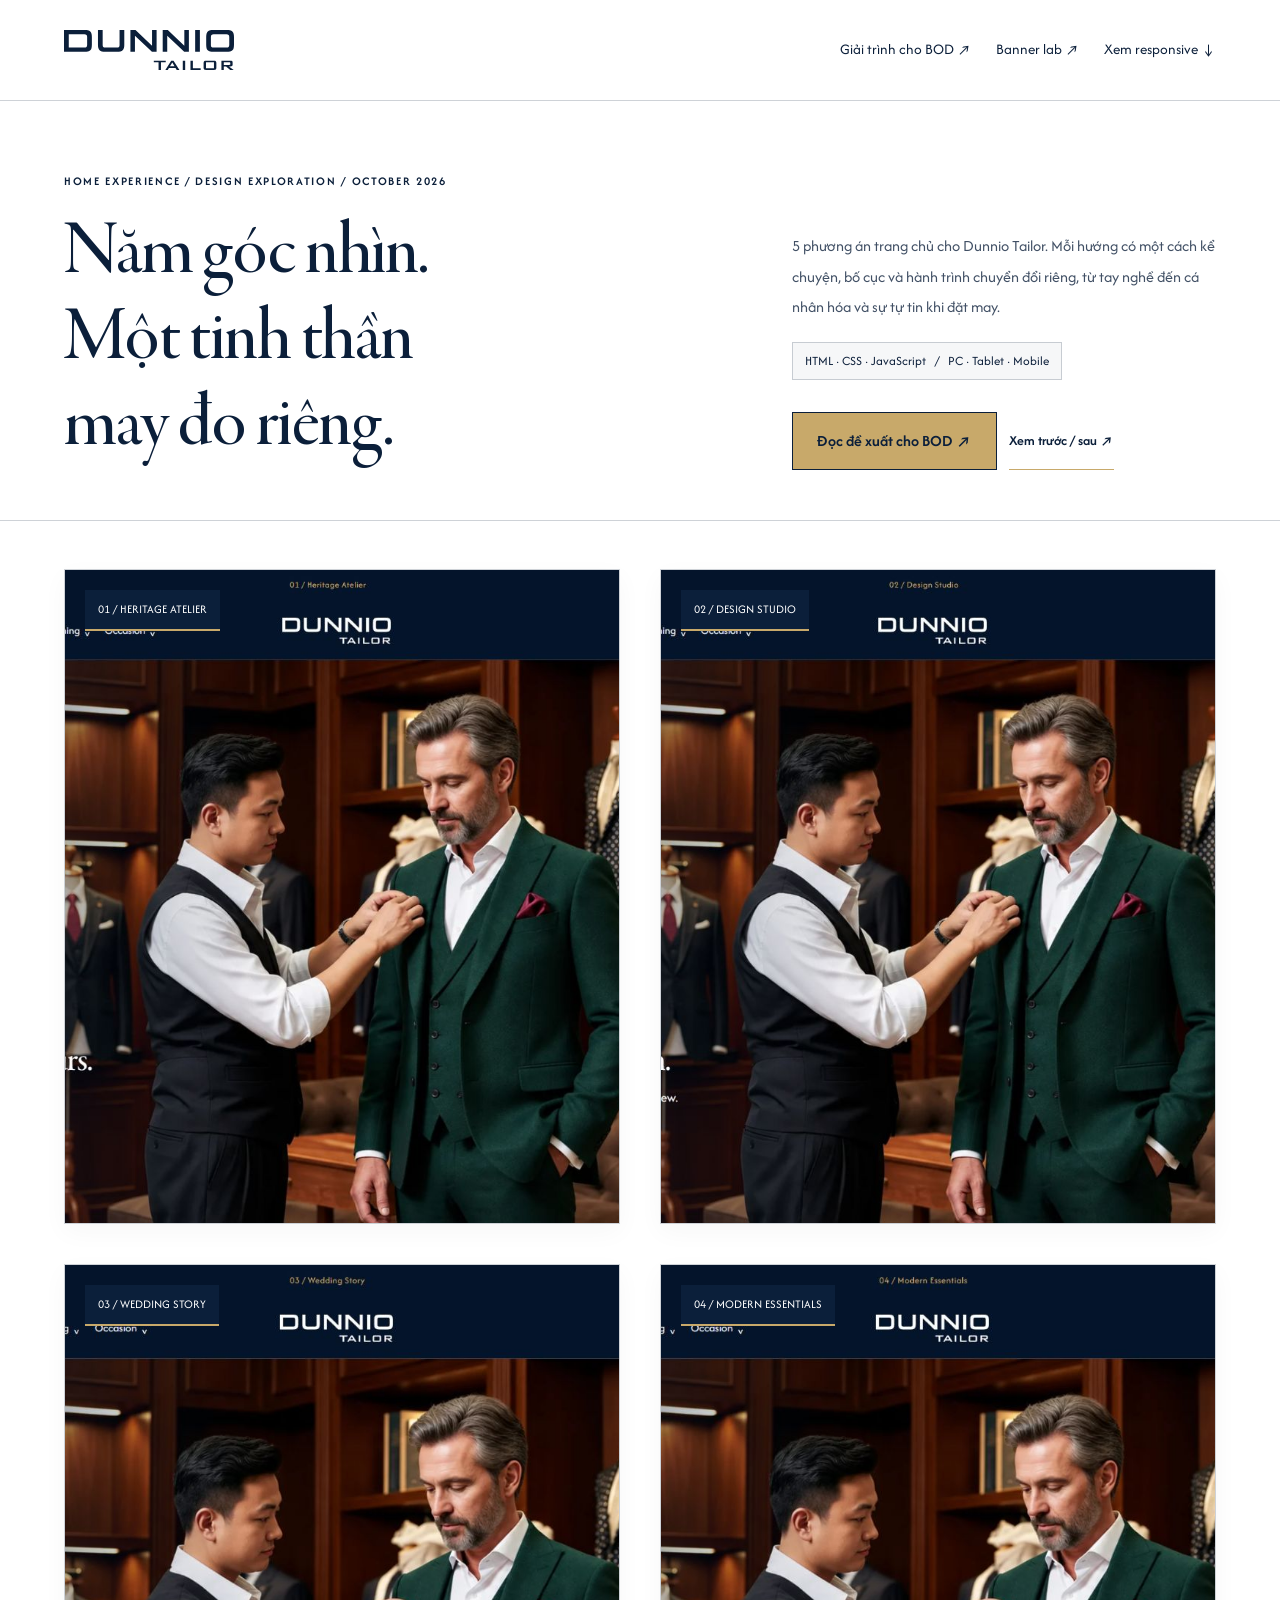
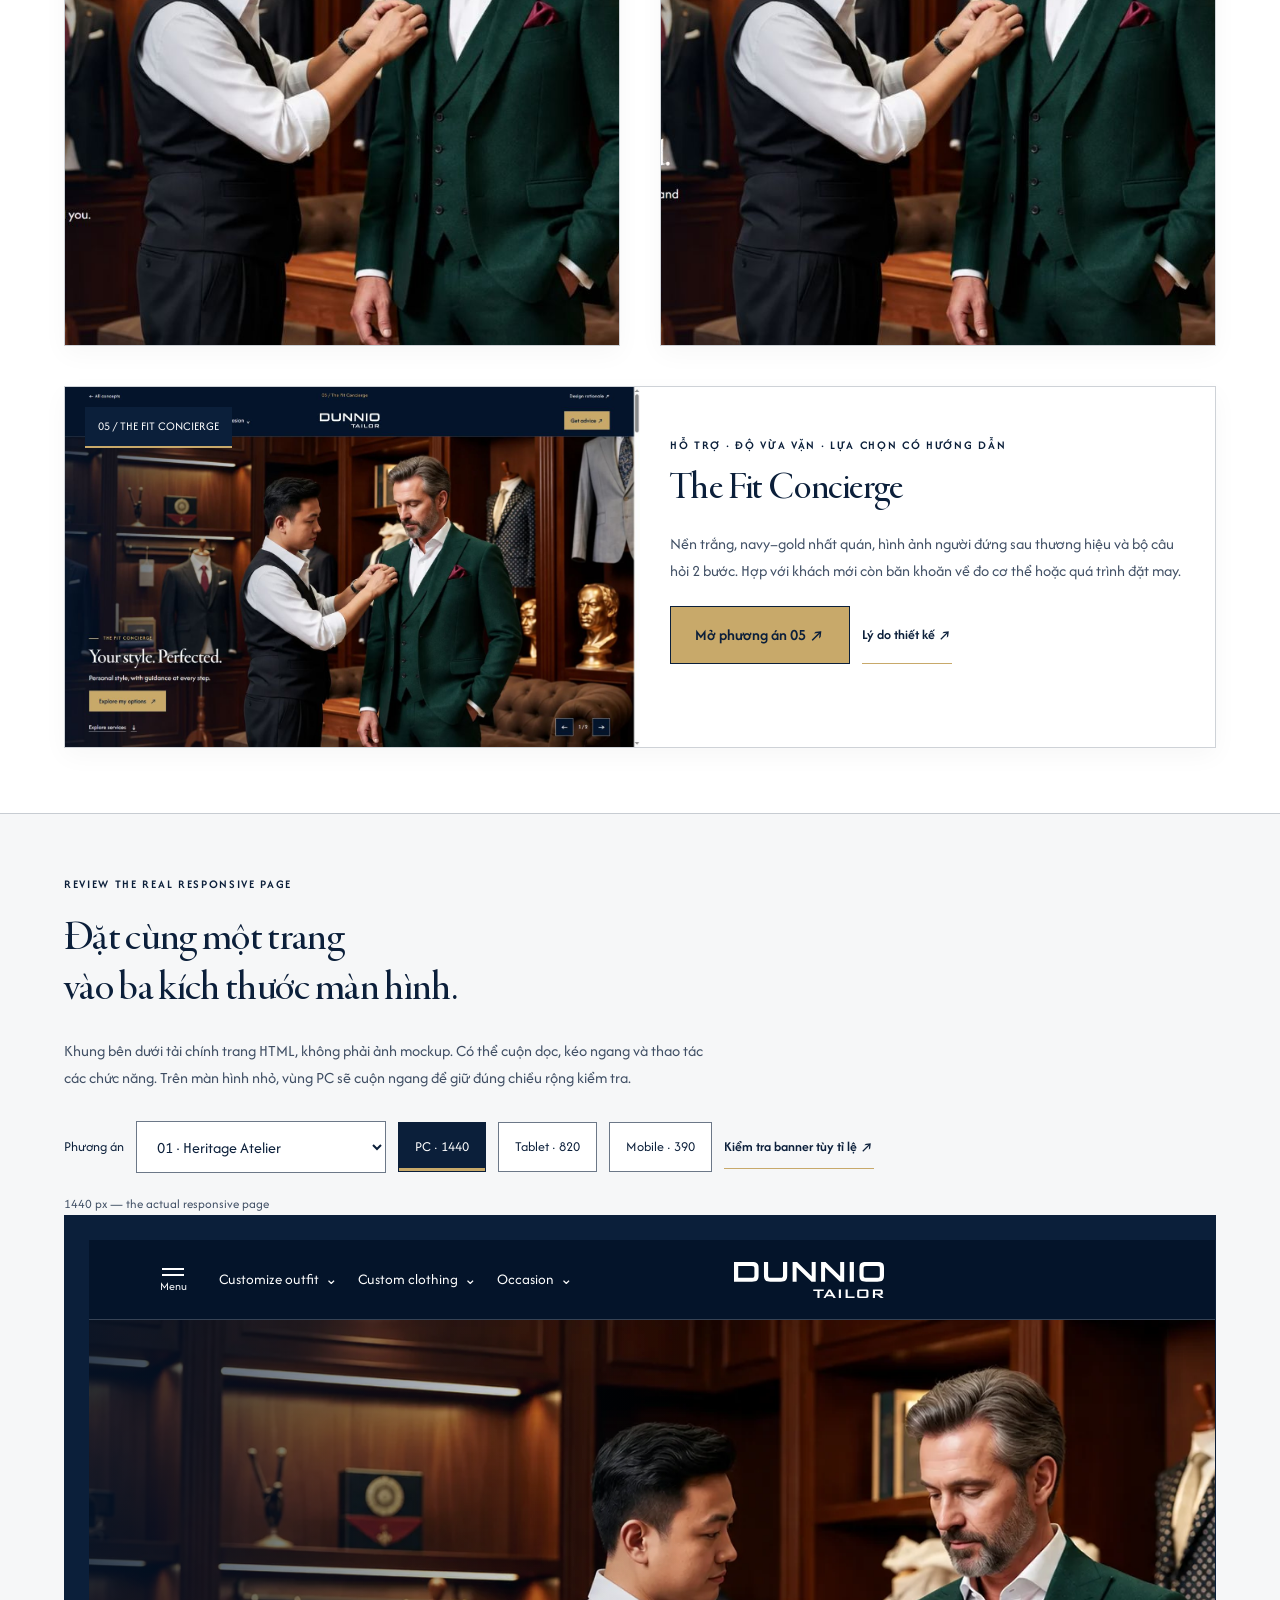
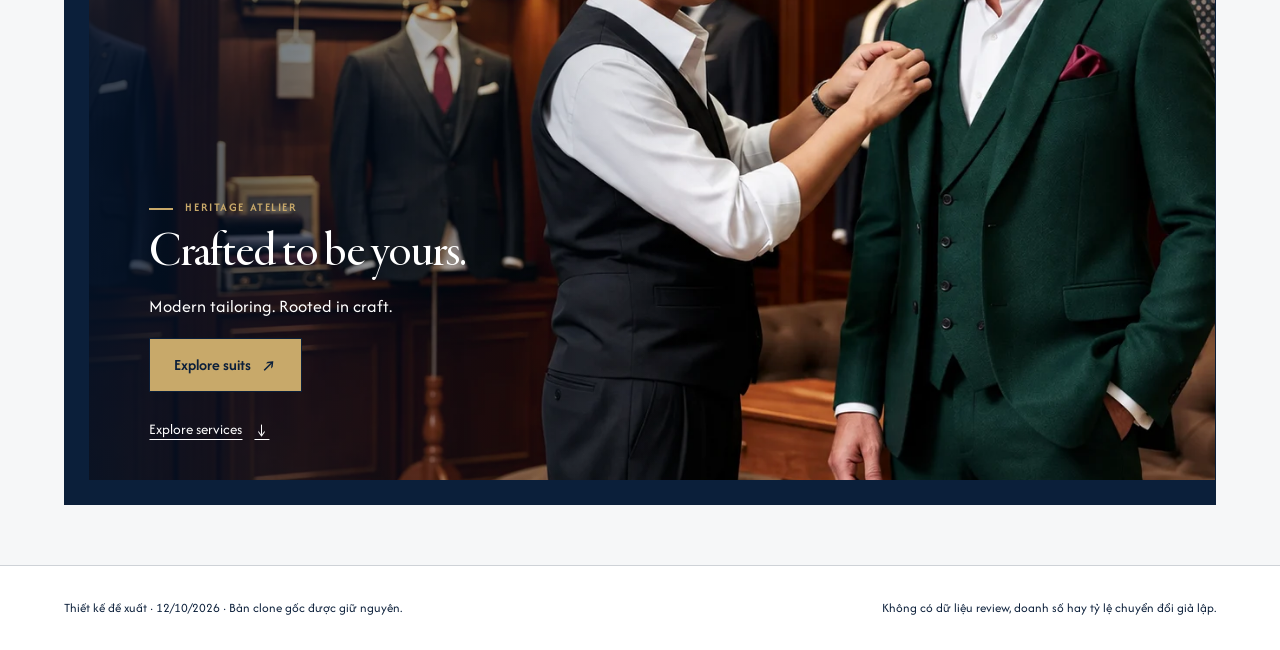
==== commit 605a34e3: "Gắn đủ banner slide theo tỉ lệ cho v2, v3 và v4. Mỗi ảnh 7:4, 5:3 và 4:5 trong folder nguồn thành mộ" ====
--- a/index.html
+++ b/index.html
@@ -3,11 +3,11 @@
 <body class="hub"><header class="hub-header"><a class="wordmark" href="index.html"><img src="assets/images/logo-navy.svg" alt="Dunnio Tailor" width="150" height="36"></a><nav class="hub-links" aria-label="Tài liệu dự án"><a href="report.html#brand-update">Giải trình cho BOD ↗</a><a href="banner-lab.html">Banner lab ↗</a><a href="#review">Xem responsive ↓</a></nav></header>
 <main><section class="hub-intro"><div><p class="eyebrow">HOME EXPERIENCE / DESIGN EXPLORATION / OCTOBER 2026</p><h1>Năm góc nhìn.<br>Một tinh thần<br>may đo riêng.</h1></div><div><p>5 phương án trang chủ cho Dunnio Tailor. Mỗi hướng có một cách kể chuyện, bố cục và hành trình chuyển đổi riêng, từ tay nghề đến cá nhân hóa và sự tự tin khi đặt may.</p><span class="pill">HTML · CSS · JavaScript &nbsp; / &nbsp; PC · Tablet · Mobile</span><div class="actions"><a class="button" href="report.html#brand-update">Đọc đề xuất cho BOD ↗</a><a class="text-link" href="brand-review.html">Xem trước / sau ↗</a></div></div></section>
 <section class="concept-grid" aria-label="Năm biến thể thiết kế">
-<article class="concept-card"><a class="concept-thumb" href="v1-heritage-atelier.html"><img src="docs/screenshots/v1-desktop.png?v=editor-banners-20261012-r2" alt="Xem giao diện Heritage Atelier" width="1440" height="1000"><span class="thumb-number">01 / HERITAGE ATELIER</span></a><div class="card-copy"><p class="eyebrow">TAY NGHỀ · BẢN SẮC · GIÁ TRỊ</p><h2>Heritage Atelier</h2><p>Thẩm mỹ atelier với nền trắng, navy Dunnio, điểm nhấn gold và nhịp kể chuyện chậm. Đưa người làm và quy trình lên trước để giá trị may đo trở nên hữu hình.</p><div class="actions"><a class="button" href="v1-heritage-atelier.html">Mở phương án 01 ↗</a><a class="text-link" href="report.html#v1">Lý do thiết kế ↗</a></div></div></article>
-<article class="concept-card"><a class="concept-thumb" href="v2-design-studio.html"><img src="docs/screenshots/v2-desktop.png?v=editor-banners-20261012-r2" alt="Xem giao diện Design Studio" width="1440" height="1000"><span class="thumb-number">02 / DESIGN STUDIO</span></a><div class="card-copy"><p class="eyebrow">CÁ NHÂN HÓA · CHỦ ĐỘNG · KHÁM PHÁ</p><h2>Design Studio</h2><p>Bố cục studio hiện đại, có bản xem trước phong cách tương tác. Giảm cảm giác choáng ngợp bằng một lựa chọn nhỏ trước khi vào trình thiết kế đầy đủ.</p><div class="actions"><a class="button" href="v2-design-studio.html">Mở phương án 02 ↗</a><a class="text-link" href="report.html#v2">Lý do thiết kế ↗</a></div></div></article>
-<article class="concept-card"><a class="concept-thumb" href="v3-wedding-story.html"><img src="docs/screenshots/v3-desktop.png?v=editor-banners-20261012-r2" alt="Xem giao diện Wedding Story" width="1440" height="1000" loading="lazy"><span class="thumb-number">03 / WEDDING STORY</span></a><div class="card-copy"><p class="eyebrow">DỊP CƯỚI · CẢM XÚC · LẬP KẾ HOẠCH</p><h2>Wedding Story</h2><p>Banner toàn chiều ngang, navy–gold–white và bố cục ảnh cưới riêng theo thiết bị. Dẫn theo vai trò chú rể, black tie, phù rể; bổ sung bước chuẩn bị câu hỏi theo ngày tổ chức.</p><div class="actions"><a class="button" href="v3-wedding-story.html">Mở phương án 03 ↗</a><a class="text-link" href="report.html#v3">Lý do thiết kế ↗</a></div></div></article>
-<article class="concept-card"><a class="concept-thumb" href="v4-modern-essentials.html"><img src="docs/screenshots/v4-desktop.png?v=editor-banners-20261012-r2" alt="Xem giao diện Modern Essentials" width="1440" height="1000" loading="lazy"><span class="thumb-number">04 / MODERN ESSENTIALS</span></a><div class="card-copy"><p class="eyebrow">DỄ CHỌN · MINH BẠCH · LINH HOẠT</p><h2>Modern Essentials</h2><p>Định hướng commerce với nền trắng, navy và danh mục có giá khởi điểm rõ ràng. Lọc nhóm trang phục và chọn theo tình huống dùng thực tế.</p><div class="actions"><a class="button" href="v4-modern-essentials.html">Mở phương án 04 ↗</a><a class="text-link" href="report.html#v4">Lý do thiết kế ↗</a></div></div></article>
-<article class="concept-card"><a class="concept-thumb" href="v5-fit-concierge.html"><img src="docs/screenshots/v5-desktop.png?v=editor-banners-20261012-r2" alt="Xem giao diện The Fit Concierge" width="1440" height="1000" loading="lazy"><span class="thumb-number">05 / THE FIT CONCIERGE</span></a><div class="card-copy"><p class="eyebrow">HỖ TRỢ · ĐỘ VỪA VẶN · LỰA CHỌN CÓ HƯỚNG DẪN</p><h2>The Fit Concierge</h2><p>Nền trắng, navy–gold nhất quán, hình ảnh người đứng sau thương hiệu và bộ câu hỏi 2 bước. Hợp với khách mới còn băn khoăn về đo cơ thể hoặc quá trình đặt may.</p><div class="actions"><a class="button" href="v5-fit-concierge.html">Mở phương án 05 ↗</a><a class="text-link" href="report.html#v5">Lý do thiết kế ↗</a></div></div></article>
+<article class="concept-card"><a class="concept-thumb" href="v1-heritage-atelier.html"><img src="docs/screenshots/v1-desktop.png?v=banner-slides-20261012-r3" alt="Xem giao diện Heritage Atelier" width="1440" height="1000"><span class="thumb-number">01 / HERITAGE ATELIER</span></a><div class="card-copy"><p class="eyebrow">TAY NGHỀ · BẢN SẮC · GIÁ TRỊ</p><h2>Heritage Atelier</h2><p>Thẩm mỹ atelier với nền trắng, navy Dunnio, điểm nhấn gold và nhịp kể chuyện chậm. Đưa người làm và quy trình lên trước để giá trị may đo trở nên hữu hình.</p><div class="actions"><a class="button" href="v1-heritage-atelier.html">Mở phương án 01 ↗</a><a class="text-link" href="report.html#v1">Lý do thiết kế ↗</a></div></div></article>
+<article class="concept-card"><a class="concept-thumb" href="v2-design-studio.html"><img src="docs/screenshots/v2-desktop.png?v=banner-slides-20261012-r3" alt="Xem giao diện Design Studio" width="1440" height="1000"><span class="thumb-number">02 / DESIGN STUDIO</span></a><div class="card-copy"><p class="eyebrow">CÁ NHÂN HÓA · CHỦ ĐỘNG · KHÁM PHÁ</p><h2>Design Studio</h2><p>Bố cục studio hiện đại, có bản xem trước phong cách tương tác. Giảm cảm giác choáng ngợp bằng một lựa chọn nhỏ trước khi vào trình thiết kế đầy đủ.</p><div class="actions"><a class="button" href="v2-design-studio.html">Mở phương án 02 ↗</a><a class="text-link" href="report.html#v2">Lý do thiết kế ↗</a></div></div></article>
+<article class="concept-card"><a class="concept-thumb" href="v3-wedding-story.html"><img src="docs/screenshots/v3-desktop.png?v=banner-slides-20261012-r3" alt="Xem giao diện Wedding Story" width="1440" height="1000" loading="lazy"><span class="thumb-number">03 / WEDDING STORY</span></a><div class="card-copy"><p class="eyebrow">DỊP CƯỚI · CẢM XÚC · LẬP KẾ HOẠCH</p><h2>Wedding Story</h2><p>Banner toàn chiều ngang, navy–gold–white và bố cục ảnh cưới riêng theo thiết bị. Dẫn theo vai trò chú rể, black tie, phù rể; bổ sung bước chuẩn bị câu hỏi theo ngày tổ chức.</p><div class="actions"><a class="button" href="v3-wedding-story.html">Mở phương án 03 ↗</a><a class="text-link" href="report.html#v3">Lý do thiết kế ↗</a></div></div></article>
+<article class="concept-card"><a class="concept-thumb" href="v4-modern-essentials.html"><img src="docs/screenshots/v4-desktop.png?v=banner-slides-20261012-r3" alt="Xem giao diện Modern Essentials" width="1440" height="1000" loading="lazy"><span class="thumb-number">04 / MODERN ESSENTIALS</span></a><div class="card-copy"><p class="eyebrow">DỄ CHỌN · MINH BẠCH · LINH HOẠT</p><h2>Modern Essentials</h2><p>Định hướng commerce với nền trắng, navy và danh mục có giá khởi điểm rõ ràng. Lọc nhóm trang phục và chọn theo tình huống dùng thực tế.</p><div class="actions"><a class="button" href="v4-modern-essentials.html">Mở phương án 04 ↗</a><a class="text-link" href="report.html#v4">Lý do thiết kế ↗</a></div></div></article>
+<article class="concept-card"><a class="concept-thumb" href="v5-fit-concierge.html"><img src="docs/screenshots/v5-desktop.png?v=banner-slides-20261012-r3" alt="Xem giao diện The Fit Concierge" width="1440" height="1000" loading="lazy"><span class="thumb-number">05 / THE FIT CONCIERGE</span></a><div class="card-copy"><p class="eyebrow">HỖ TRỢ · ĐỘ VỪA VẶN · LỰA CHỌN CÓ HƯỚNG DẪN</p><h2>The Fit Concierge</h2><p>Nền trắng, navy–gold nhất quán, hình ảnh người đứng sau thương hiệu và bộ câu hỏi 2 bước. Hợp với khách mới còn băn khoăn về đo cơ thể hoặc quá trình đặt may.</p><div class="actions"><a class="button" href="v5-fit-concierge.html">Mở phương án 05 ↗</a><a class="text-link" href="report.html#v5">Lý do thiết kế ↗</a></div></div></article>
 </section>
 <section class="hub-review" id="review"><p class="eyebrow">REVIEW THE REAL RESPONSIVE PAGE</p><h2>Đặt cùng một trang<br>vào ba kích thước màn hình.</h2><p>Khung bên dưới tải chính trang HTML, không phải ảnh mockup. Có thể cuộn dọc, kéo ngang và thao tác các chức năng. Trên màn hình nhỏ, vùng PC sẽ cuộn ngang để giữ đúng chiều rộng kiểm tra.</p><div class="review-controls"><label for="review-concept">Phương án</label><select id="review-concept"><option value="v1-heritage-atelier.html">01 · Heritage Atelier</option><option value="v2-design-studio.html">02 · Design Studio</option><option value="v3-wedding-story.html">03 · Wedding Story</option><option value="v4-modern-essentials.html">04 · Modern Essentials</option><option value="v5-fit-concierge.html">05 · The Fit Concierge</option></select><button data-width="1440" aria-pressed="true">PC · 1440</button><button data-width="820" aria-pressed="false">Tablet · 820</button><button data-width="390" aria-pressed="false">Mobile · 390</button><a class="text-link" href="banner-lab.html">Kiểm tra banner tùy tỉ lệ ↗</a></div><p id="viewport-label" class="fine">1440 px — the actual responsive page</p><div class="viewport-stage"><iframe id="review-frame" src="v1-heritage-atelier.html" title="Xem trang chủ responsive" loading="lazy"></iframe></div></section></main>
 <footer class="hub-note"><span>Thiết kế đề xuất · 12/10/2026 · Bản clone gốc được giữ nguyên.</span><span>Không có dữ liệu review, doanh số hay tỷ lệ chuyển đổi giả lập.</span></footer><script src="assets/app.js?v=typography-20261012" defer></script></body></html>
--- a/assets/styles.css
+++ b/assets/styles.css
@@ -1,5 +1,5 @@
 /* Shared foundations; each concept changes composition, hierarchy, colour and type. */
-*{box-sizing:border-box}html{scroll-behavior:smooth;scroll-padding-top:100px}body{margin:0;color:#17232c;background:#f7f5ef;font:15px/1.65 var(--font-secondary)}button,input,select,textarea{font:inherit}button,a,input,select{ -webkit-tap-highlight-color:transparent}button{cursor:pointer}a{color:inherit;text-decoration:none}img{display:block;max-width:100%;height:auto}button{border:0}button:disabled{cursor:default}button:focus-visible,a:focus-visible,input:focus-visible,select:focus-visible{outline:3px solid #a87129;outline-offset:4px}[hidden]{display:none!important}h1,h2,h3,p{margin:0}p+p{margin-top:16px}h1,h2{font-family:var(--font-primary);font-weight:400;line-height:1.08;letter-spacing:-.035em}h1{font-size:clamp(44px,5.2vw,82px)}h2{font-size:clamp(34px,3.2vw,52px)}h3{font-size:19px;font-weight:500;line-height:1.3}p{color:var(--muted,#596169)}fieldset{border:0;padding:0;margin:0}legend{font-weight:600;display:block;margin-bottom:17px}input,select,textarea{width:100%;min-height:50px;border:1px solid #b9bfb9;border-radius:0;padding:12px;background:#fff;color:#17232c}.theme{--ink:#182731;--paper:#f6f2e9;--wash:#eae4d9;--accent:#84663e;--muted:#62635e;--line:#d7d0c4;--button:#25342d;background:var(--paper);color:var(--ink)}.theme-2{--ink:#252b28;--paper:#fafaf6;--wash:#ebeee7;--accent:#5a6544;--muted:#62665f;--line:#d6dacd;--button:#364937}.theme-3{--ink:#473629;--paper:#fcf8f3;--wash:#f0e8df;--accent:#8d644c;--muted:#71675d;--line:#dfd1c4;--button:#704a35}.theme-4{--ink:#11273b;--paper:#fff;--wash:#eff1f3;--accent:#685441;--muted:#61676d;--line:#d7dce1;--button:#122b43}.theme-5{--ink:#233d36;--paper:#f6faf7;--wash:#e7efe9;--accent:#476e5e;--muted:#5c6b63;--line:#ccdacf;--button:#285446}.theme-2 h1,.theme-2 h2{font-family:var(--font-secondary);letter-spacing:-.06em;font-weight:500}.theme-4 h1{font-family:var(--font-secondary);font-weight:500;letter-spacing:-.05em}.theme-5 h2{letter-spacing:-.025em}.skip-link{position:fixed;top:8px;left:8px;z-index:50;transform:translateY(-150%);padding:12px;background:#fff;color:#17232c}.skip-link:focus{transform:none}.eyebrow{font-size:10px;font-weight:700;letter-spacing:.2em;line-height:1.5;color:var(--accent);margin-bottom:21px;text-transform:uppercase}.fine{font-size:12px;line-height:1.6;color:var(--muted)}.lede{font-size:17px;max-width:570px;line-height:1.75;margin-top:23px}.text-link{font-size:13px;font-weight:600;display:inline-block;border-bottom:1px solid var(--line);padding:8px 0}.text-link:hover{border-color:currentColor}.button{display:inline-flex;align-items:center;justify-content:center;gap:10px;min-height:50px;padding:14px 24px;background:var(--button);color:#fff;font-size:13px;font-weight:600;border:1px solid var(--button);line-height:1.4;text-align:center;transition:background .15s,transform .15s}.button:hover{filter:brightness(1.12);transform:translateY(-1px)}.button.secondary{background:transparent;color:var(--ink);border-color:var(--ink)}.actions{display:flex;gap:12px;flex-wrap:wrap;margin-top:32px}.concept-strip{display:flex;justify-content:space-between;padding:8px 4.2%;font-size:10px;background:#15252f;color:#fff;letter-spacing:.04em}.concept-strip span{color:#d8ccb2}.concept-strip a{min-height:20px;display:flex;align-items:center}.announcement{background:var(--wash);text-align:center;padding:7px 20px;font-size:10px;letter-spacing:.08em}.site-header{height:95px;display:flex;align-items:center;justify-content:space-between;gap:35px;padding:0 4.2%;background:var(--paper);border-bottom:1px solid var(--line);position:sticky;top:0;z-index:20}.wordmark{font-family:var(--font-secondary);font-size:30px;font-weight:700;letter-spacing:.13em;line-height:1.1;display:inline-block}.wordmark span{display:block;text-align:right;font-size:9px;letter-spacing:.34em;margin-top:2px}.desktop-nav{display:flex;gap:28px;align-items:center;font-size:12px}.desktop-nav a{padding:20px 0}.desktop-nav a:hover{color:var(--accent)}.header-actions{display:flex;align-items:center;gap:18px}.header-advice{font-size:12px;border-bottom:1px solid var(--ink);padding:7px 0}.menu-toggle{display:none;width:44px;height:44px;background:none;padding:11px}.menu-toggle span{height:1px;background:var(--ink);display:block;margin:6px 0}.mobile-nav{position:fixed;inset:0;z-index:40;background:var(--paper);padding:75px 30px 35px;overflow:auto}.mobile-nav>a{display:block;border-bottom:1px solid var(--line);padding:14px 0;font-size:23px;font-family:var(--font-primary)}.menu-close{position:absolute;top:18px;right:20px;background:transparent;font-size:35px;min-width:44px;min-height:44px;color:var(--ink)}.hero{display:grid;grid-template-columns:48% 52%;position:relative}.hero-copy{padding:clamp(35px,5.5vw,85px) 8.8%;display:flex;flex-direction:column;justify-content:center}.hero-copy h1{margin-bottom:26px}.hero-description{font-size:16px;line-height:1.8;max-width:440px}.hero-copy .eyebrow{max-width:420px}.hero-note{display:flex;align-items:center;gap:13px;font-size:9px;letter-spacing:.13em;color:var(--muted);margin-top:36px}.tiny-line{width:35px;height:1px;background:var(--accent)}.hero-media{display:flex;flex-direction:column;justify-content:center;background:var(--wash);min-width:0}.hero-media picture{display:block;width:100%;line-height:0}.hero-media picture img{display:block;width:100%;height:auto;max-height:none;object-fit:contain}.hero-caption{display:flex;justify-content:space-between;gap:16px;font-size:9px;letter-spacing:.1em;padding:13px 25px;color:var(--ink)}.hero-caption span:last-child{font-style:italic;letter-spacing:0}.hero-1 .hero-copy{background:var(--paper)}.hero-1 .hero-media{margin:28px 28px 28px 0;align-self:center}.hero-2 .hero-copy{padding-left:8.8%;background:#fafaf6}.hero-2 .hero-media{border-left:1px solid var(--line)}.hero-2 .hero-note{font-size:11px;letter-spacing:0}.hero-3{display:flex;flex-direction:column}.hero-3 .hero-media{order:0}.hero-3 .hero-copy{position:absolute;z-index:2;left:0;top:0;width:50%;height:calc(100% - 39px);padding:4% 4.2%;background:linear-gradient(90deg,rgba(26,31,31,.94),rgba(26,31,31,.60) 72%,transparent);color:#fff}.hero-3 .hero-copy h1{font-size:clamp(44px,4.4vw,72px)}.hero-3 .hero-copy p,.hero-3 .hero-note{color:#fff}.hero-3 .hero-copy .eyebrow{color:#e4cfb6}.hero-3 .button{background:#f5e8d7;border-color:#f5e8d7;color:#473629}.hero-3 .button.secondary{color:#fff;background:transparent;border-color:#fff}.hero-3 .hero-note{margin-top:20px}.hero-4{background:#122b43;color:#fff;grid-template-columns:50% 50%}.hero-4 .hero-copy p,.hero-4 .hero-note{color:#e4e8eb}.hero-4 .hero-copy .eyebrow{color:#d7c4a9}.hero-4 .button{color:#142b40;background:#fff;border-color:#fff}.hero-4 .button.secondary{background:transparent;color:#fff;border-color:#b8c2cd}.hero-4 .hero-media{margin:30px 30px 30px 0;background:#e8e3db;align-self:center}.hero-5{padding:35px 4.2%;gap:5%;grid-template-columns:50% 45%}.hero-5 .hero-copy{padding:25px 0}.hero-5 .hero-media{border-radius:100px 0 0 0;overflow:hidden;align-self:center}.hero-5 .hero-copy h1{font-size:clamp(44px,4.8vw,74px)}.intro-line{display:flex;justify-content:space-around;gap:22px;padding:23px 5%;font-size:10px;letter-spacing:.13em;border-bottom:1px solid var(--line)}.section{padding:85px 4.2%;max-width:1680px;margin:0 auto}.section-head{display:flex;justify-content:space-between;align-items:flex-end;gap:30px;margin-bottom:40px}.section-head>.text-link{flex-shrink:0}.section-head .lede{max-width:620px}.section-head .eyebrow{margin-bottom:15px}.products{padding-bottom:65px}.rail-controls{display:flex;align-items:center;justify-content:space-between;font-size:11px;letter-spacing:.04em;margin:0 0 20px}.rail-controls>div{display:flex;gap:10px}.circle{width:44px;height:44px;border:1px solid var(--line);background:transparent;border-radius:50%;color:var(--ink);font-size:19px}.circle:hover{background:var(--wash)}.product-rail{display:grid;grid-auto-flow:column;grid-auto-columns:calc((100% - 80px)/5);gap:20px;overflow-x:auto;scroll-snap-type:x mandatory;padding-bottom:18px;scrollbar-width:thin;scrollbar-color:var(--accent) var(--wash)}.product-card{scroll-snap-align:start;min-width:0}.product-image{position:relative;overflow:hidden;background:#e9e9e9}.product-image img{width:100%;aspect-ratio:351/597;object-fit:contain;transition:transform .35s}.product-card:hover .product-image img{transform:scale(1.03)}.image-arrow{position:absolute;bottom:14px;right:14px;width:34px;height:34px;display:grid;place-items:center;background:var(--paper);color:var(--ink);border-radius:50%}.product-meta{display:flex;justify-content:space-between;gap:10px;margin-top:20px;align-items:baseline}.product-meta h3{font-size:15px}.product-meta strong{font-size:12px;font-weight:500;white-space:nowrap}.product-card>p{font-size:12px;margin-top:6px;max-width:220px}.products>.fine{margin-top:18px;max-width:880px}.craft-section{background:var(--wash);max-width:none}.craft-grid{display:grid;grid-template-columns:1fr 1fr;gap:9%;align-items:center}.craft-photo{position:relative}.craft-photo>img{width:100%;aspect-ratio:4/3;object-fit:cover}.photo-caption{position:absolute;bottom:0;left:0;padding:12px 18px;background:rgba(16,29,27,.9);color:#fff;font-size:9px;letter-spacing:.15em}.craft-copy h2{margin-bottom:25px}.craft-copy .lede{margin-top:0}.craft-copy>p:not(.eyebrow){max-width:480px}.craft-links{display:flex;gap:25px;flex-wrap:wrap;margin-top:26px}.detail-line{display:flex;gap:30px;font-size:11px;letter-spacing:.06em;border-top:1px solid var(--line);padding-top:20px;margin-top:34px}.steps{display:grid;grid-template-columns:repeat(4,1fr);gap:35px}.steps article{border-top:1px solid var(--line);padding-top:20px}.step-number{display:block;color:var(--accent);font-family:var(--font-primary);font-size:36px;margin-bottom:25px}.steps h3{margin-bottom:16px}.steps p{font-size:14px;max-width:260px;margin-bottom:15px}.looks-section{background:var(--ink);color:var(--paper);max-width:none}.looks-section p{color:#c9cec8}.looks-section .eyebrow{color:#d3bea1}.looks-section .text-link{border-color:#63706b}.look-rail{display:grid;grid-auto-flow:column;grid-auto-columns:calc((100% - 66px)/4);gap:22px;overflow:auto;scroll-snap-type:x mandatory;scrollbar-width:thin;padding-bottom:15px}.look-card{scroll-snap-align:start;min-width:0}.look-card>div{position:relative;overflow:hidden}.look-card img{width:100%;aspect-ratio:2/3;object-fit:cover;transition:transform .3s}.look-card:hover img{transform:scale(1.03)}.look-label{position:absolute;bottom:12px;left:12px;background:var(--paper);color:var(--ink);font-size:9px;font-weight:700;letter-spacing:.1em;padding:9px 13px}.look-card h3{margin-top:18px;font-family:var(--font-primary);font-size:23px}.look-card p{font-size:13px;margin-top:6px}.looks-section>.fine{margin-top:15px}.fabric-grid{display:grid;grid-template-columns:repeat(3,1fr);gap:28px}.fabric-swatch{background:repeating-linear-gradient(45deg,transparent 0px,rgba(255,255,255,.12) 1px,transparent 2px,transparent 4px),repeating-linear-gradient(-45deg,transparent 0px,rgba(0,0,0,.08) 1px,transparent 2px,transparent 4px),var(--cloth);height:190px;position:relative}.fabric-swatch span{position:absolute;bottom:16px;left:20px;color:#fff;font:32px var(--font-primary)}.swatch-1{background:repeating-linear-gradient(90deg,transparent 0px,#ffffff33 1px,transparent 2px,transparent 6px),repeating-linear-gradient(0deg,transparent 0px,#00000022 1px,transparent 2px,transparent 5px),var(--cloth)}.fabric h3{font-family:var(--font-primary);font-size:27px;margin-top:20px}.fabric p{font-size:13px;margin:10px 0;max-width:300px}.fabrics-section>.fine{margin-top:26px}.journal-section{border-top:1px solid var(--line)}.journal-grid{display:grid;grid-template-columns:1fr 1fr;gap:35px}.journal-grid>a{display:grid;grid-template-columns:53% 47%;background:var(--wash);align-items:center}.journal-grid img{width:100%;height:100%;object-fit:cover;min-height:220px}.journal-grid>a>div{padding:30px}.journal-grid h3{font-family:var(--font-primary);font-size:26px;line-height:1.2;margin-bottom:15px}.journal-grid .eyebrow{font-size:9px}.studio-section{display:grid;grid-template-columns:30% 65%;gap:5%;background:var(--wash);max-width:none}.studio-intro p:not(.eyebrow){margin:23px 0}.demo-chip{font-size:10px;border:1px solid var(--line);padding:8px 12px;display:inline-block}.studio-board{background:var(--paper);display:grid;grid-template-columns:45% 55%;border:1px solid var(--line)}.studio-model{background:#e6e6e6;position:relative;display:grid;place-items:center}.studio-model>img{width:100%;max-height:475px;object-fit:contain}.studio-model>span{position:absolute;bottom:15px;left:15px;background:var(--paper);padding:8px 12px;font-size:11px}.studio-options{padding:35px}.studio-options fieldset{margin-bottom:30px}.studio-options legend{font-size:13px}.studio-options p{font-size:13px}.swatch-buttons{display:flex;gap:14px;padding:4px}.color-button{width:39px;height:39px;background:var(--swatch);border-radius:50%;border:4px solid var(--paper);outline:1px solid var(--line)}.color-button.selected{outline:2px solid var(--ink)}.filter-tabs{display:flex;gap:7px;flex-wrap:wrap;margin-bottom:23px}.filter-tabs button{padding:10px 14px;min-height:44px;background:transparent;border:1px solid var(--line);color:var(--ink);font-size:12px}.filter-tabs button[aria-pressed=true]{background:var(--ink);color:var(--paper);border-color:var(--ink)}.studio-options>.fine{margin-top:15px}.occasion-grid{display:grid;grid-template-columns:repeat(3,1fr);gap:30px}.occasion-grid>a{background:var(--wash)}.occasion-grid img{width:100%;aspect-ratio:4/5;object-fit:cover}.occasion-grid>a:nth-child(2) img{object-fit:contain;background:#e9e9e9}.occasion-grid>a>div{padding:28px}.occasion-grid h3{font-size:30px;font-family:var(--font-primary)}.occasion-grid p{font-size:14px;margin-top:10px}.occasion-grid .eyebrow{font-size:9px;margin-bottom:12px}.planner-section{display:grid;grid-template-columns:1fr 1fr;gap:12%;background:var(--wash);max-width:none}.planner-section>div>p:last-child{margin-top:22px;max-width:500px;font-size:14px}.planner-form{background:var(--paper);padding:35px;align-self:center}.planner-form label{display:block;font-size:13px;margin-bottom:8px}.planner-form input,.planner-form select{margin-bottom:23px}.planner-form>.fine{margin-top:14px}.result{font-size:13px;line-height:1.65;margin-top:18px}.result a{font-weight:600;display:inline-block;border-bottom:1px solid currentColor;padding:8px 0}.wardrobe-section{display:grid;grid-template-columns:1fr 1.3fr;gap:10%;background:var(--wash);max-width:none}.wardrobe-list>a{display:flex;gap:25px;border-bottom:1px solid var(--line);padding:25px 0;align-items:center}.wardrobe-list>a>span:first-child{font:28px var(--font-primary);color:var(--accent)}.wardrobe-list>a>span:last-child{margin-left:auto}.wardrobe-list h3{font-size:23px;font-family:var(--font-primary)}.wardrobe-list p{font-size:13px;margin-top:8px}.finder-section{display:grid;grid-template-columns:1fr 1fr;gap:10%;background:var(--wash);max-width:none}.finder-section>div>p:last-child{font-size:13px;margin-top:25px}.finder-panel{padding:35px;background:var(--paper);border:1px solid var(--line)}.finder-panel fieldset{margin-bottom:25px}.finder-panel legend{font-size:13px}.choice-grid{display:grid;grid-template-columns:1fr 1fr;gap:12px}.choice-grid button{padding:15px 10px;min-height:54px;background:transparent;border:1px solid var(--line);font-size:13px;color:var(--ink)}.choice-grid button[aria-pressed=true]{background:var(--button);color:#fff;border-color:var(--button)}.support-grid{display:grid;grid-template-columns:repeat(3,1fr);gap:26px}.support-grid article{padding:35px;background:var(--wash)}.large-symbol{font:45px var(--font-primary);display:block;margin-bottom:20px}.support-grid h3{font:27px var(--font-primary);margin-bottom:20px}.support-grid p{font-size:14px;margin-bottom:20px}.faq-section{display:grid;grid-template-columns:1fr 1.6fr;gap:12%;border-top:1px solid var(--line)}.faq-section>div>p:not(.eyebrow){margin:23px 0}.faq-list details{border-bottom:1px solid var(--line)}.faq-list details:first-child{border-top:1px solid var(--line)}.faq-list summary{list-style:none;display:flex;justify-content:space-between;gap:25px;padding:23px 0;cursor:pointer;font-size:15px}.faq-list summary::-webkit-details-marker{display:none}.faq-list summary span{font-size:23px;color:var(--accent);line-height:1}.faq-list details[open] summary span{transform:rotate(45deg)}.faq-list details>div{padding:0 35px 23px 0;color:var(--muted);font-size:14px}.faq-list a{text-decoration:underline;text-underline-offset:3px}.closing-section{padding:70px 20px;text-align:center;background:var(--wash)}.closing-section h2{font-size:clamp(34px,3.2vw,52px)}.closing-section .actions{justify-content:center}.usp-section{background:var(--paper);padding:45px 4.2%;border-bottom:1px solid var(--line)}.usp-inner{display:grid;grid-template-columns:repeat(4,1fr);gap:35px;max-width:1600px;margin:auto}.usp-item{padding-right:25px;border-right:1px solid var(--line)}.usp-item:last-child{border:0}.usp-icon{font:24px var(--font-primary);color:var(--accent);display:block;margin-bottom:18px}.usp-item h3{font-size:16px;margin-bottom:10px}.usp-item p{font-size:12px;max-width:240px}.usp-item .text-link{font-size:11px;margin-top:8px}.footer{background:#102333;color:#fff;padding:60px 4.2% 24px}.theme-1 .footer{background:#1b2c23}.theme-2 .footer{background:#222d22}.theme-3 .footer{background:#3e2e23}.theme-5 .footer{background:#17372d}.footer-grid{display:grid;grid-template-columns:2fr 1fr 1fr 1fr;gap:60px;max-width:1600px;margin:auto}.footer h3{font-size:13px;font-weight:600;margin-bottom:20px}.footer-link{display:block;font-size:12px;padding:5px 0;color:#d6dedf}.footer-brand .wordmark{margin-bottom:25px}.footer-brand p{font-size:13px;color:#c1cfcb;margin-bottom:20px}.footer-brand>a:not(.wordmark){font-size:13px;display:block;line-height:2}.footer-bottom{display:flex;justify-content:space-between;gap:25px;font-size:10px;color:#acbcb8;border-top:1px solid #ffffff22;padding-top:24px;margin-top:50px}.footer-bottom>div{display:flex;gap:25px;align-items:center}.footer-bottom .footer-link{font-size:10px}.mobile-cta{display:none}.theme-1 .product-image{border-radius:90px 90px 0 0}.theme-1 .products .section-head{max-width:900px}.theme-2 .look-card h3{font-family:var(--font-secondary);font-size:19px}.theme-2 .steps{gap:0}.theme-2 .steps article{padding:25px;border:1px solid var(--line)}.theme-3 .looks-section{background:#ece3d7;color:var(--ink)}.theme-3 .looks-section p{color:var(--muted)}.theme-3 .looks-section .eyebrow{color:var(--accent)}.theme-3 .look-rail{grid-auto-columns:calc((100% - 66px)/4)}.theme-3 .craft-section{background:var(--paper)}.theme-4 .product-meta{display:block}.theme-4 .product-meta strong{display:block;margin-top:5px}.theme-4 .products{padding-top:60px}.theme-5 .support-grid article{border-radius:0 35px 0 0}.theme-5 .hero-note{letter-spacing:.06em}.theme-5 .product-image{border:1px solid var(--line)}
+*{box-sizing:border-box}html{scroll-behavior:smooth;scroll-padding-top:100px}body{margin:0;color:#17232c;background:#f7f5ef;font:15px/1.65 var(--font-secondary)}button,input,select,textarea{font:inherit}button,a,input,select{ -webkit-tap-highlight-color:transparent}button{cursor:pointer}a{color:inherit;text-decoration:none}img{display:block;max-width:100%;height:auto}button{border:0}button:disabled{cursor:default}button:focus-visible,a:focus-visible,input:focus-visible,select:focus-visible{outline:3px solid #a87129;outline-offset:4px}[hidden]{display:none!important}h1,h2,h3,p{margin:0}p+p{margin-top:16px}h1,h2{font-family:var(--font-primary);font-weight:400;line-height:1.08;letter-spacing:-.035em}h1{font-size:clamp(44px,5.2vw,82px)}h2{font-size:clamp(34px,3.2vw,52px)}h3{font-size:19px;font-weight:500;line-height:1.3}p{color:var(--muted,#596169)}fieldset{border:0;padding:0;margin:0}legend{font-weight:600;display:block;margin-bottom:17px}input,select,textarea{width:100%;min-height:50px;border:1px solid #b9bfb9;border-radius:0;padding:12px;background:#fff;color:#17232c}.theme{--ink:#182731;--paper:#f6f2e9;--wash:#eae4d9;--accent:#84663e;--muted:#62635e;--line:#d7d0c4;--button:#25342d;background:var(--paper);color:var(--ink)}.theme-2{--ink:#252b28;--paper:#fafaf6;--wash:#ebeee7;--accent:#5a6544;--muted:#62665f;--line:#d6dacd;--button:#364937}.theme-3{--ink:#473629;--paper:#fcf8f3;--wash:#f0e8df;--accent:#8d644c;--muted:#71675d;--line:#dfd1c4;--button:#704a35}.theme-4{--ink:#11273b;--paper:#fff;--wash:#eff1f3;--accent:#685441;--muted:#61676d;--line:#d7dce1;--button:#122b43}.theme-5{--ink:#233d36;--paper:#f6faf7;--wash:#e7efe9;--accent:#476e5e;--muted:#5c6b63;--line:#ccdacf;--button:#285446}.theme-2 h1,.theme-2 h2{font-family:var(--font-secondary);letter-spacing:-.06em;font-weight:500}.theme-4 h1{font-family:var(--font-secondary);font-weight:500;letter-spacing:-.05em}.theme-5 h2{letter-spacing:-.025em}.skip-link{position:fixed;top:8px;left:8px;z-index:50;transform:translateY(-150%);padding:12px;background:#fff;color:#17232c}.skip-link:focus{transform:none}.eyebrow{font-size:10px;font-weight:700;letter-spacing:.2em;line-height:1.5;color:var(--accent);margin-bottom:21px;text-transform:uppercase}.fine{font-size:12px;line-height:1.6;color:var(--muted)}.lede{font-size:17px;max-width:570px;line-height:1.75;margin-top:23px}.text-link{font-size:13px;font-weight:600;display:inline-block;border-bottom:1px solid var(--line);padding:8px 0}.text-link:hover{border-color:currentColor}.button{display:inline-flex;align-items:center;justify-content:center;gap:10px;min-height:50px;padding:14px 24px;background:var(--button);color:#fff;font-size:13px;font-weight:600;border:1px solid var(--button);line-height:1.4;text-align:center;transition:background .15s,transform .15s}.button:hover{filter:brightness(1.12);transform:translateY(-1px)}.button.secondary{background:transparent;color:var(--ink);border-color:var(--ink)}.actions{display:flex;gap:12px;flex-wrap:wrap;margin-top:32px}.announcement{background:var(--wash);text-align:center;padding:7px 20px;font-size:10px;letter-spacing:.08em}.site-header{height:95px;display:flex;align-items:center;justify-content:space-between;gap:35px;padding:0 4.2%;background:var(--paper);border-bottom:1px solid var(--line);position:sticky;top:0;z-index:20}.wordmark{font-family:var(--font-secondary);font-size:30px;font-weight:700;letter-spacing:.13em;line-height:1.1;display:inline-block}.wordmark span{display:block;text-align:right;font-size:9px;letter-spacing:.34em;margin-top:2px}.desktop-nav{display:flex;gap:28px;align-items:center;font-size:12px}.desktop-nav a{padding:20px 0}.desktop-nav a:hover{color:var(--accent)}.header-actions{display:flex;align-items:center;gap:18px}.header-advice{font-size:12px;border-bottom:1px solid var(--ink);padding:7px 0}.menu-toggle{display:none;width:44px;height:44px;background:none;padding:11px}.menu-toggle span{height:1px;background:var(--ink);display:block;margin:6px 0}.mobile-nav{position:fixed;inset:0;z-index:40;background:var(--paper);padding:75px 30px 35px;overflow:auto}.mobile-nav>a{display:block;border-bottom:1px solid var(--line);padding:14px 0;font-size:23px;font-family:var(--font-primary)}.menu-close{position:absolute;top:18px;right:20px;background:transparent;font-size:35px;min-width:44px;min-height:44px;color:var(--ink)}.hero{display:grid;grid-template-columns:48% 52%;position:relative}.hero-copy{padding:clamp(35px,5.5vw,85px) 8.8%;display:flex;flex-direction:column;justify-content:center}.hero-copy h1{margin-bottom:26px}.hero-description{font-size:16px;line-height:1.8;max-width:440px}.hero-copy .eyebrow{max-width:420px}.hero-note{display:flex;align-items:center;gap:13px;font-size:9px;letter-spacing:.13em;color:var(--muted);margin-top:36px}.tiny-line{width:35px;height:1px;background:var(--accent)}.hero-media{display:flex;flex-direction:column;justify-content:center;background:var(--wash);min-width:0}.hero-media picture{display:block;width:100%;line-height:0}.hero-media picture img{display:block;width:100%;height:auto;max-height:none;object-fit:contain}.hero-caption{display:flex;justify-content:space-between;gap:16px;font-size:9px;letter-spacing:.1em;padding:13px 25px;color:var(--ink)}.hero-caption span:last-child{font-style:italic;letter-spacing:0}.hero-1 .hero-copy{background:var(--paper)}.hero-1 .hero-media{margin:28px 28px 28px 0;align-self:center}.hero-2 .hero-copy{padding-left:8.8%;background:#fafaf6}.hero-2 .hero-media{border-left:1px solid var(--line)}.hero-2 .hero-note{font-size:11px;letter-spacing:0}.hero-3{display:flex;flex-direction:column}.hero-3 .hero-media{order:0}.hero-3 .hero-copy{position:absolute;z-index:2;left:0;top:0;width:50%;height:calc(100% - 39px);padding:4% 4.2%;background:linear-gradient(90deg,rgba(26,31,31,.94),rgba(26,31,31,.60) 72%,transparent);color:#fff}.hero-3 .hero-copy h1{font-size:clamp(44px,4.4vw,72px)}.hero-3 .hero-copy p,.hero-3 .hero-note{color:#fff}.hero-3 .hero-copy .eyebrow{color:#e4cfb6}.hero-3 .button{background:#f5e8d7;border-color:#f5e8d7;color:#473629}.hero-3 .button.secondary{color:#fff;background:transparent;border-color:#fff}.hero-3 .hero-note{margin-top:20px}.hero-4{background:#122b43;color:#fff;grid-template-columns:50% 50%}.hero-4 .hero-copy p,.hero-4 .hero-note{color:#e4e8eb}.hero-4 .hero-copy .eyebrow{color:#d7c4a9}.hero-4 .button{color:#142b40;background:#fff;border-color:#fff}.hero-4 .button.secondary{background:transparent;color:#fff;border-color:#b8c2cd}.hero-4 .hero-media{margin:30px 30px 30px 0;background:#e8e3db;align-self:center}.hero-5{padding:35px 4.2%;gap:5%;grid-template-columns:50% 45%}.hero-5 .hero-copy{padding:25px 0}.hero-5 .hero-media{border-radius:100px 0 0 0;overflow:hidden;align-self:center}.hero-5 .hero-copy h1{font-size:clamp(44px,4.8vw,74px)}.intro-line{display:flex;justify-content:space-around;gap:22px;padding:23px 5%;font-size:10px;letter-spacing:.13em;border-bottom:1px solid var(--line)}.section{padding:85px 4.2%;max-width:1680px;margin:0 auto}.section-head{display:flex;justify-content:space-between;align-items:flex-end;gap:30px;margin-bottom:40px}.section-head>.text-link{flex-shrink:0}.section-head .lede{max-width:620px}.section-head .eyebrow{margin-bottom:15px}.products{padding-bottom:65px}.rail-controls{display:flex;align-items:center;justify-content:space-between;font-size:11px;letter-spacing:.04em;margin:0 0 20px}.rail-controls>div{display:flex;gap:10px}.circle{width:44px;height:44px;border:1px solid var(--line);background:transparent;border-radius:50%;color:var(--ink);font-size:19px}.circle:hover{background:var(--wash)}.product-rail{display:grid;grid-auto-flow:column;grid-auto-columns:calc((100% - 80px)/5);gap:20px;overflow-x:auto;scroll-snap-type:x mandatory;padding-bottom:18px;scrollbar-width:thin;scrollbar-color:var(--accent) var(--wash)}.product-card{scroll-snap-align:start;min-width:0}.product-image{position:relative;overflow:hidden;background:#e9e9e9}.product-image img{width:100%;aspect-ratio:351/597;object-fit:contain;transition:transform .35s}.product-card:hover .product-image img{transform:scale(1.03)}.image-arrow{position:absolute;bottom:14px;right:14px;width:34px;height:34px;display:grid;place-items:center;background:var(--paper);color:var(--ink);border-radius:50%}.product-meta{display:flex;justify-content:space-between;gap:10px;margin-top:20px;align-items:baseline}.product-meta h3{font-size:15px}.product-meta strong{font-size:12px;font-weight:500;white-space:nowrap}.product-card>p{font-size:12px;margin-top:6px;max-width:220px}.products>.fine{margin-top:18px;max-width:880px}.craft-section{background:var(--wash);max-width:none}.craft-grid{display:grid;grid-template-columns:1fr 1fr;gap:9%;align-items:center}.craft-photo{position:relative}.craft-photo>img{width:100%;aspect-ratio:4/3;object-fit:cover}.photo-caption{position:absolute;bottom:0;left:0;padding:12px 18px;background:rgba(16,29,27,.9);color:#fff;font-size:9px;letter-spacing:.15em}.craft-copy h2{margin-bottom:25px}.craft-copy .lede{margin-top:0}.craft-copy>p:not(.eyebrow){max-width:480px}.craft-links{display:flex;gap:25px;flex-wrap:wrap;margin-top:26px}.detail-line{display:flex;gap:30px;font-size:11px;letter-spacing:.06em;border-top:1px solid var(--line);padding-top:20px;margin-top:34px}.steps{display:grid;grid-template-columns:repeat(4,1fr);gap:35px}.steps article{border-top:1px solid var(--line);padding-top:20px}.step-number{display:block;color:var(--accent);font-family:var(--font-primary);font-size:36px;margin-bottom:25px}.steps h3{margin-bottom:16px}.steps p{font-size:14px;max-width:260px;margin-bottom:15px}.looks-section{background:var(--ink);color:var(--paper);max-width:none}.looks-section p{color:#c9cec8}.looks-section .eyebrow{color:#d3bea1}.looks-section .text-link{border-color:#63706b}.look-rail{display:grid;grid-auto-flow:column;grid-auto-columns:calc((100% - 66px)/4);gap:22px;overflow:auto;scroll-snap-type:x mandatory;scrollbar-width:thin;padding-bottom:15px}.look-card{scroll-snap-align:start;min-width:0}.look-card>div{position:relative;overflow:hidden}.look-card img{width:100%;aspect-ratio:2/3;object-fit:cover;transition:transform .3s}.look-card:hover img{transform:scale(1.03)}.look-label{position:absolute;bottom:12px;left:12px;background:var(--paper);color:var(--ink);font-size:9px;font-weight:700;letter-spacing:.1em;padding:9px 13px}.look-card h3{margin-top:18px;font-family:var(--font-primary);font-size:23px}.look-card p{font-size:13px;margin-top:6px}.looks-section>.fine{margin-top:15px}.fabric-grid{display:grid;grid-template-columns:repeat(3,1fr);gap:28px}.fabric-swatch{background:repeating-linear-gradient(45deg,transparent 0px,rgba(255,255,255,.12) 1px,transparent 2px,transparent 4px),repeating-linear-gradient(-45deg,transparent 0px,rgba(0,0,0,.08) 1px,transparent 2px,transparent 4px),var(--cloth);height:190px;position:relative}.fabric-swatch span{position:absolute;bottom:16px;left:20px;color:#fff;font:32px var(--font-primary)}.swatch-1{background:repeating-linear-gradient(90deg,transparent 0px,#ffffff33 1px,transparent 2px,transparent 6px),repeating-linear-gradient(0deg,transparent 0px,#00000022 1px,transparent 2px,transparent 5px),var(--cloth)}.fabric h3{font-family:var(--font-primary);font-size:27px;margin-top:20px}.fabric p{font-size:13px;margin:10px 0;max-width:300px}.fabrics-section>.fine{margin-top:26px}.journal-section{border-top:1px solid var(--line)}.journal-grid{display:grid;grid-template-columns:1fr 1fr;gap:35px}.journal-grid>a{display:grid;grid-template-columns:53% 47%;background:var(--wash);align-items:center}.journal-grid img{width:100%;height:100%;object-fit:cover;min-height:220px}.journal-grid>a>div{padding:30px}.journal-grid h3{font-family:var(--font-primary);font-size:26px;line-height:1.2;margin-bottom:15px}.journal-grid .eyebrow{font-size:9px}.studio-section{display:grid;grid-template-columns:30% 65%;gap:5%;background:var(--wash);max-width:none}.studio-intro p:not(.eyebrow){margin:23px 0}.demo-chip{font-size:10px;border:1px solid var(--line);padding:8px 12px;display:inline-block}.studio-board{background:var(--paper);display:grid;grid-template-columns:45% 55%;border:1px solid var(--line)}.studio-model{background:#e6e6e6;position:relative;display:grid;place-items:center}.studio-model>img{width:100%;max-height:475px;object-fit:contain}.studio-model>span{position:absolute;bottom:15px;left:15px;background:var(--paper);padding:8px 12px;font-size:11px}.studio-options{padding:35px}.studio-options fieldset{margin-bottom:30px}.studio-options legend{font-size:13px}.studio-options p{font-size:13px}.swatch-buttons{display:flex;gap:14px;padding:4px}.color-button{width:39px;height:39px;background:var(--swatch);border-radius:50%;border:4px solid var(--paper);outline:1px solid var(--line)}.color-button.selected{outline:2px solid var(--ink)}.filter-tabs{display:flex;gap:7px;flex-wrap:wrap;margin-bottom:23px}.filter-tabs button{padding:10px 14px;min-height:44px;background:transparent;border:1px solid var(--line);color:var(--ink);font-size:12px}.filter-tabs button[aria-pressed=true]{background:var(--ink);color:var(--paper);border-color:var(--ink)}.studio-options>.fine{margin-top:15px}.occasion-grid{display:grid;grid-template-columns:repeat(3,1fr);gap:30px}.occasion-grid>a{background:var(--wash)}.occasion-grid img{width:100%;aspect-ratio:4/5;object-fit:cover}.occasion-grid>a:nth-child(2) img{object-fit:contain;background:#e9e9e9}.occasion-grid>a>div{padding:28px}.occasion-grid h3{font-size:30px;font-family:var(--font-primary)}.occasion-grid p{font-size:14px;margin-top:10px}.occasion-grid .eyebrow{font-size:9px;margin-bottom:12px}.planner-section{display:grid;grid-template-columns:1fr 1fr;gap:12%;background:var(--wash);max-width:none}.planner-section>div>p:last-child{margin-top:22px;max-width:500px;font-size:14px}.planner-form{background:var(--paper);padding:35px;align-self:center}.planner-form label{display:block;font-size:13px;margin-bottom:8px}.planner-form input,.planner-form select{margin-bottom:23px}.planner-form>.fine{margin-top:14px}.result{font-size:13px;line-height:1.65;margin-top:18px}.result a{font-weight:600;display:inline-block;border-bottom:1px solid currentColor;padding:8px 0}.wardrobe-section{display:grid;grid-template-columns:1fr 1.3fr;gap:10%;background:var(--wash);max-width:none}.wardrobe-list>a{display:flex;gap:25px;border-bottom:1px solid var(--line);padding:25px 0;align-items:center}.wardrobe-list>a>span:first-child{font:28px var(--font-primary);color:var(--accent)}.wardrobe-list>a>span:last-child{margin-left:auto}.wardrobe-list h3{font-size:23px;font-family:var(--font-primary)}.wardrobe-list p{font-size:13px;margin-top:8px}.finder-section{display:grid;grid-template-columns:1fr 1fr;gap:10%;background:var(--wash);max-width:none}.finder-section>div>p:last-child{font-size:13px;margin-top:25px}.finder-panel{padding:35px;background:var(--paper);border:1px solid var(--line)}.finder-panel fieldset{margin-bottom:25px}.finder-panel legend{font-size:13px}.choice-grid{display:grid;grid-template-columns:1fr 1fr;gap:12px}.choice-grid button{padding:15px 10px;min-height:54px;background:transparent;border:1px solid var(--line);font-size:13px;color:var(--ink)}.choice-grid button[aria-pressed=true]{background:var(--button);color:#fff;border-color:var(--button)}.support-grid{display:grid;grid-template-columns:repeat(3,1fr);gap:26px}.support-grid article{padding:35px;background:var(--wash)}.large-symbol{font:45px var(--font-primary);display:block;margin-bottom:20px}.support-grid h3{font:27px var(--font-primary);margin-bottom:20px}.support-grid p{font-size:14px;margin-bottom:20px}.faq-section{display:grid;grid-template-columns:1fr 1.6fr;gap:12%;border-top:1px solid var(--line)}.faq-section>div>p:not(.eyebrow){margin:23px 0}.faq-list details{border-bottom:1px solid var(--line)}.faq-list details:first-child{border-top:1px solid var(--line)}.faq-list summary{list-style:none;display:flex;justify-content:space-between;gap:25px;padding:23px 0;cursor:pointer;font-size:15px}.faq-list summary::-webkit-details-marker{display:none}.faq-list summary span{font-size:23px;color:var(--accent);line-height:1}.faq-list details[open] summary span{transform:rotate(45deg)}.faq-list details>div{padding:0 35px 23px 0;color:var(--muted);font-size:14px}.faq-list a{text-decoration:underline;text-underline-offset:3px}.closing-section{padding:70px 20px;text-align:center;background:var(--wash)}.closing-section h2{font-size:clamp(34px,3.2vw,52px)}.closing-section .actions{justify-content:center}.usp-section{background:var(--paper);padding:45px 4.2%;border-bottom:1px solid var(--line)}.usp-inner{display:grid;grid-template-columns:repeat(4,1fr);gap:35px;max-width:1600px;margin:auto}.usp-item{padding-right:25px;border-right:1px solid var(--line)}.usp-item:last-child{border:0}.usp-icon{font:24px var(--font-primary);color:var(--accent);display:block;margin-bottom:18px}.usp-item h3{font-size:16px;margin-bottom:10px}.usp-item p{font-size:12px;max-width:240px}.usp-item .text-link{font-size:11px;margin-top:8px}.footer{background:#102333;color:#fff;padding:60px 4.2% 24px}.theme-1 .footer{background:#1b2c23}.theme-2 .footer{background:#222d22}.theme-3 .footer{background:#3e2e23}.theme-5 .footer{background:#17372d}.footer-grid{display:grid;grid-template-columns:2fr 1fr 1fr 1fr;gap:60px;max-width:1600px;margin:auto}.footer h3{font-size:13px;font-weight:600;margin-bottom:20px}.footer-link{display:block;font-size:12px;padding:5px 0;color:#d6dedf}.footer-brand .wordmark{margin-bottom:25px}.footer-brand p{font-size:13px;color:#c1cfcb;margin-bottom:20px}.footer-brand>a:not(.wordmark){font-size:13px;display:block;line-height:2}.footer-bottom{display:flex;justify-content:space-between;gap:25px;font-size:10px;color:#acbcb8;border-top:1px solid #ffffff22;padding-top:24px;margin-top:50px}.footer-bottom>div{display:flex;gap:25px;align-items:center}.footer-bottom .footer-link{font-size:10px}.mobile-cta{display:none}.theme-1 .product-image{border-radius:90px 90px 0 0}.theme-1 .products .section-head{max-width:900px}.theme-2 .look-card h3{font-family:var(--font-secondary);font-size:19px}.theme-2 .steps{gap:0}.theme-2 .steps article{padding:25px;border:1px solid var(--line)}.theme-3 .looks-section{background:#ece3d7;color:var(--ink)}.theme-3 .looks-section p{color:var(--muted)}.theme-3 .looks-section .eyebrow{color:var(--accent)}.theme-3 .look-rail{grid-auto-columns:calc((100% - 66px)/4)}.theme-3 .craft-section{background:var(--paper)}.theme-4 .product-meta{display:block}.theme-4 .product-meta strong{display:block;margin-top:5px}.theme-4 .products{padding-top:60px}.theme-5 .support-grid article{border-radius:0 35px 0 0}.theme-5 .hero-note{letter-spacing:.06em}.theme-5 .product-image{border:1px solid var(--line)}
 /* Review hub */
 .hub{background:#eeeee7;--ink:#1c3028;--muted:#646b64;--line:#cdd2c7;--accent:#596948;--button:#273e31;min-height:100vh}.hub-header{display:flex;align-items:center;justify-content:space-between;padding:28px 5%;border-bottom:1px solid var(--line);gap:20px}.hub-header .wordmark{font-size:25px}.hub-links{display:flex;gap:28px;font-size:12px}.hub-intro{padding:70px 5% 50px;display:grid;grid-template-columns:1.5fr 1fr;gap:8%;align-items:end}.hub-intro h1{font-size:clamp(50px,6vw,85px)}.hub-intro p{font-size:16px;max-width:450px}.hub-intro .eyebrow{font-size:11px}.hub-intro .pill{display:inline-block;padding:7px 12px;border:1px solid var(--line);margin-top:20px;font-size:11px}.concept-grid{display:grid;grid-template-columns:repeat(2,1fr);gap:40px;padding:0 5% 65px}.concept-card{background:#fff;min-width:0}.concept-card:last-child{grid-column:1/-1;display:grid;grid-template-columns:1fr 1fr}.concept-thumb{position:relative;overflow:hidden;background:#ddd;aspect-ratio:16/10}.concept-thumb img{width:100%;height:100%;object-fit:cover;object-position:top}.concept-thumb .thumb-number{position:absolute;left:20px;top:20px;padding:9px 13px;background:#fff;font-size:12px}.concept-card .card-copy{padding:30px}.card-copy h2{font-size:34px}.card-copy .eyebrow{margin-bottom:11px}.card-copy p{margin-top:18px;font-size:14px;max-width:520px}.card-copy .actions{margin-top:22px}.hub-review{border-top:1px solid var(--line);padding:60px 5%;background:#e2e5da}.hub-review h2{font-size:38px;margin-bottom:23px}.hub-review>p{max-width:650px}.review-controls{display:flex;gap:15px;align-items:center;flex-wrap:wrap;margin:30px 0 20px}.review-controls label{font-size:12px}.review-controls select{width:250px}.review-controls button{min-height:44px;padding:9px 16px;border:1px solid var(--line);background:#fff;color:var(--ink)}.review-controls button[aria-pressed=true]{background:var(--ink);color:#fff}.viewport-stage{overflow:auto;border:1px solid #b9c1b1;background:#bfc5ba;padding:20px}.viewport-stage iframe{display:block;background:#fff;border:0;margin:0 auto;width:1440px;height:840px}.hub-note{padding:30px 5%;display:flex;justify-content:space-between;gap:20px;font-size:12px;border-top:1px solid var(--line)}
 /* BOD document and banner lab */
@@ -7,11 +7,11 @@
 @media(min-width:1800px){.hero-copy{padding-left:12%}.hero-3 .hero-copy{padding-left:6%}}
 @media(max-width:1199px){.desktop-nav{gap:18px}.site-header{gap:18px;height:85px}.wordmark{font-size:26px}.hero-copy{padding:45px 8%}.hero-copy h1{font-size:56px}.hero-description{font-size:15px}.hero-copy .eyebrow{font-size:9px}.hero-note{margin-top:25px}.hero-3 .hero-copy{width:60%}.hero-3 .hero-copy h1{font-size:47px}.hero-3 .hero-description{font-size:14px;line-height:1.55}.hero-3 .actions{margin-top:20px}.hero-3 .button{padding:11px 15px;min-height:44px}.product-rail{grid-auto-columns:calc((100% - 60px)/4)}.product-meta{display:block}.product-meta strong{display:block;margin-top:6px}.section{padding:65px 4.2%}.steps{gap:23px}.studio-section{grid-template-columns:30% 66%;gap:4%}.studio-options{padding:24px}.studio-board{grid-template-columns:40% 60%}.journal-grid>a{display:block}.journal-grid img{height:210px}.footer-grid{gap:35px}.concept-card:last-child{display:block;grid-column:auto}.concept-grid{gap:28px}}
 @media(max-width:1023px){.desktop-nav{display:none}.menu-toggle{display:block}.hero{grid-template-columns:48% 52%}.hero-copy{padding:35px 8%}.hero-copy h1,.hero-5 .hero-copy h1{font-size:44px}.hero-copy .eyebrow{font-size:9px;letter-spacing:.12em}.hero-description{font-size:14px}.hero .actions{margin-top:24px;gap:10px}.hero .button{padding:12px 16px;min-height:48px}.hero-note{font-size:8px}.hero-1 .hero-media,.hero-4 .hero-media{margin:20px 20px 20px 0}.hero-3 .hero-copy{position:static;width:100%;height:auto;background:var(--paper);color:var(--ink);order:1;padding:35px 5%}.hero-3 .hero-copy p,.hero-3 .hero-note{color:var(--muted)}.hero-3 .hero-copy .eyebrow{color:var(--accent)}.hero-3 .button{background:var(--button);color:#fff;border-color:var(--button)}.hero-3 .button.secondary{color:var(--ink);border-color:var(--ink);background:transparent}.hero-3 .hero-copy h1{font-size:50px}.hero-3 .hero-description{max-width:620px}.hero-3 .hero-copy .actions{margin-top:25px}.hero-3 .hero-caption{display:none}.hero-5{gap:5%;grid-template-columns:50% 45%}.hero-5 .hero-copy{padding:0}.hero-5 .hero-media{border-radius:60px 0 0 0}.hero-caption{padding:12px 16px;font-size:8px}.hero-caption span:last-child{display:none}.intro-line{font-size:8px;gap:14px}.section-head{margin-bottom:32px}.section-head .lede{font-size:15px}.section{padding:55px 5%}.product-rail{grid-auto-columns:calc((100% - 40px)/3)}.craft-grid{gap:6%}.craft-copy h2{font-size:37px}.craft-copy p{font-size:14px}.craft-links{gap:14px}.steps{grid-template-columns:1fr 1fr;gap:32px}.step-number{margin-bottom:15px}.look-rail,.theme-3 .look-rail{grid-auto-columns:calc((100% - 40px)/3);gap:20px}.fabric-grid{gap:20px}.fabric-swatch{height:155px}.fabric h3{font-size:24px}.studio-section{display:block}.studio-intro{display:grid;grid-template-columns:1fr 1fr;gap:25px;align-items:center;margin-bottom:30px}.studio-intro>.eyebrow{grid-column:1/-1;margin:0}.studio-intro p:not(.eyebrow){margin:0}.studio-intro .demo-chip{display:none}.studio-board{grid-template-columns:42% 58%}.studio-options{padding:30px}.occasion-grid{gap:18px}.occasion-grid>a>div{padding:20px}.occasion-grid h3{font-size:23px}.planner-section{gap:7%}.planner-form{padding:25px}.wardrobe-section{gap:7%;grid-template-columns:1fr 1.2fr}.finder-section{gap:6%}.finder-panel{padding:25px}.choice-grid{gap:8px}.support-grid{gap:15px}.support-grid article{padding:25px}.support-grid h3{font-size:24px}.faq-section{gap:7%;grid-template-columns:1fr 1.5fr}.usp-inner{grid-template-columns:1fr 1fr;gap:30px}.usp-item:nth-child(2){border:0}.footer-grid{grid-template-columns:1.5fr 1fr;gap:40px}.footer-bottom{display:block}.footer-bottom>div{margin-top:15px}.hub-intro{display:block}.hub-intro>div:last-child{margin-top:30px}.hub-intro>div:last-child>p{max-width:600px}.doc-layout{grid-template-columns:180px 1fr}.doc-content{padding:40px 30px}.doc-content h1{font-size:47px}.doc-nav{padding:35px 15px}.lab-grid{grid-template-columns:290px 1fr;gap:25px}}
-@media(max-width:639px){html{scroll-padding-top:85px}.concept-strip{padding:7px 5%;font-size:9px;gap:10px}.concept-strip>a:last-child{display:none}.announcement{font-size:8px;letter-spacing:.04em;padding:7px 15px}.site-header{height:72px;padding:0 5%}.wordmark{font-size:25px}.header-advice{font-size:11px}.header-actions{gap:10px}.hero{display:flex;flex-direction:column}.hero-copy{padding:38px 6%}.hero-copy h1,.hero-5 .hero-copy h1{font-size:46px;line-height:1.05;margin-bottom:22px}.hero-copy .eyebrow{font-size:9px;max-width:300px;line-height:1.8;margin-bottom:19px}.hero-description{font-size:15px;line-height:1.7}.hero .actions{gap:10px;margin-top:25px}.hero .button{padding:13px 17px;font-size:12px}.hero-note{font-size:8px;margin-top:24px;letter-spacing:.09em}.hero-media{order:-1}.hero-media picture img{width:100%;height:auto;object-fit:contain}.hero-1 .hero-media,.hero-4 .hero-media{margin:0;align-self:stretch}.hero-caption{font-size:8px;padding:10px 6%}.hero-2 .hero-media{border:0}.hero-2 .hero-copy{padding-left:6%}.hero-3 .hero-copy{padding:35px 6%}.hero-3 .hero-copy h1{font-size:46px}.hero-3 .hero-media{order:0}.hero-3 .hero-copy{order:1}.hero-3 .hero-description{font-size:15px;line-height:1.7}.hero-4 .hero-copy{padding:38px 6%}.hero-4 .hero-note{color:#e4e8eb}.hero-5{padding:0;gap:0}.hero-5 .hero-media{border-radius:0;align-self:stretch}.hero-5 .hero-copy{padding:38px 6%}.intro-line{justify-content:space-between;padding:18px 5%;font-size:7px;letter-spacing:.04em;gap:10px}.intro-line span{max-width:100px;text-align:center}.section{padding:48px 6%}.section-head{display:block;margin-bottom:27px}.section-head>.text-link{margin-top:19px}.eyebrow{font-size:9px;margin-bottom:17px}h2{font-size:35px;line-height:1.1}.lede{font-size:15px;margin-top:20px}.product-rail{grid-auto-columns:74%;gap:16px;margin-right:-6.8%;padding-right:6.8%}.product-meta h3{font-size:16px}.product-meta{display:flex;align-items:baseline}.product-meta strong{font-size:12px}.product-image img{max-height:430px}.products .fine{font-size:11px}.rail-controls{font-size:10px;margin-bottom:15px}.circle{width:44px;height:44px}.craft-grid{display:block}.craft-photo{margin-bottom:30px}.craft-copy h2{font-size:35px;margin-bottom:20px}.craft-copy .lede{font-size:15px}.craft-copy>p:not(.eyebrow){font-size:14px}.detail-line{gap:20px;font-size:10px}.steps{grid-template-columns:1fr;gap:26px}.steps article{padding-top:15px;display:grid;grid-template-columns:48px 1fr;column-gap:17px}.step-number{grid-row:1/4;font-size:31px;line-height:1.3}.steps h3{font-size:18px;margin-bottom:12px}.steps p{max-width:none;margin-bottom:10px}.steps .text-link{justify-self:start}.theme-2 .steps{grid-template-columns:1fr}.theme-2 .steps article{padding:23px}.look-rail,.theme-3 .look-rail{grid-auto-columns:80%;gap:17px;margin-right:-6.8%;padding-right:6.8%}.look-card img{max-height:460px}.look-card h3{font-size:25px}.fabric-grid{display:block}.fabric{display:grid;grid-template-columns:105px 1fr;column-gap:20px;margin-bottom:25px}.fabric-swatch{grid-row:1/4;height:150px}.fabric-swatch span{font-size:24px;left:13px}.fabric h3{font-size:24px;margin:6px 0 0}.fabric p{font-size:12px;margin:7px 0}.fabric .text-link{font-size:11px;justify-self:start}.journal-grid{display:block}.journal-grid>a{margin-bottom:25px}.journal-grid img{height:auto;min-height:0;aspect-ratio:878/513}.journal-grid>a>div{padding:25px}.journal-grid h3{font-size:27px}.studio-intro{display:block}.studio-intro h2{margin:19px 0}.studio-intro p:not(.eyebrow){font-size:14px}.studio-board{display:block}.studio-model img{max-height:370px;width:auto}.studio-options{padding:25px}.studio-options .button{width:100%}.occasion-grid{display:block}.occasion-grid>a{display:grid;grid-template-columns:44% 56%;margin-bottom:20px;align-items:stretch}.occasion-grid img{height:100%;aspect-ratio:auto;object-fit:cover;min-height:235px}.occasion-grid>a>div{padding:23px 18px;align-self:center}.occasion-grid h3{font-size:27px}.occasion-grid p{font-size:12px}.occasion-grid .eyebrow{font-size:8px}.planner-section{display:block}.planner-form{margin-top:30px;padding:25px}.planner-form .button{width:100%}.wardrobe-section{display:block}.wardrobe-list{margin-top:25px}.wardrobe-list>a{gap:18px}.wardrobe-list h3{font-size:24px}.finder-section{display:block}.finder-panel{padding:22px;margin-top:28px}.finder-panel .button{width:100%}.choice-grid button{font-size:12px}.support-grid{display:block}.support-grid article{margin-bottom:20px}.large-symbol{margin-bottom:12px}.support-grid h3{font-size:28px;margin-bottom:15px}.faq-section{display:block}.faq-list{margin-top:30px}.faq-list summary{font-size:14px;padding:21px 0}.faq-list details>div{font-size:13px}.closing-section{padding:45px 6%}.closing-section h2{font-size:35px}.closing-section .actions{margin-top:25px}.usp-section{padding:35px 6%}.usp-inner{gap:30px 18px}.usp-item{padding-right:10px}.usp-item h3{font-size:14px}.usp-item p{font-size:11px}.usp-icon{font-size:23px;margin-bottom:14px}.usp-item .text-link{font-size:10px}.footer{padding:45px 6% 105px}.footer-grid{grid-template-columns:1fr 1fr;gap:32px 20px}.footer-brand{grid-column:1/-1}.footer-grid>div:last-child{grid-column:1/-1}.footer-grid>div:last-child .footer-link{display:inline-block;margin-right:17px}.footer h3{margin-bottom:15px}.footer-link{padding:7px 0;font-size:12px}.footer-bottom{margin-top:30px;font-size:9px}.footer-bottom>div{gap:18px;flex-wrap:wrap}.mobile-cta{display:flex;position:fixed;bottom:0;left:0;right:0;background:var(--paper);border-top:1px solid var(--line);padding:10px 14px max(10px,env(safe-area-inset-bottom));gap:12px;z-index:25;align-items:center}.mobile-cta .button{flex:1;padding:12px 15px;font-size:12px;min-height:46px}.mobile-advice{font-size:11px;text-align:center;padding:12px 6px;min-width:65px}.theme-1 .product-image{border-radius:65px 65px 0 0}.theme-5 .hero-copy h1{font-size:45px}.theme-4 .products{padding-top:45px}.hub-header{padding:22px 6%}.hub-links{gap:15px;font-size:10px}.hub-links>a:nth-child(2){display:none}.hub-intro{padding:45px 6% 35px}.hub-intro h1{font-size:55px}.hub-intro p{font-size:14px}.concept-grid{display:block;padding:0 6% 40px}.concept-card{margin-bottom:28px}.concept-card .card-copy{padding:24px}.card-copy h2{font-size:30px}.card-copy .button{padding:12px 16px;font-size:12px}.hub-review{padding:40px 6%}.hub-review h2{font-size:33px}.review-controls{gap:10px}.review-controls select{width:100%}.viewport-stage{padding:10px}.hub-note{display:block;padding:25px 6%;font-size:11px}.hub-note>span{display:block;margin-bottom:10px}.doc-layout{display:block}.doc-nav{position:static;max-height:none;padding:20px 6%;display:flex;overflow:auto;gap:12px;white-space:nowrap;font-size:10px;border-bottom:1px solid var(--line)}.doc-nav a{border:none;padding:8px}.doc-content{padding:35px 6%}.doc-content h1{font-size:42px}.doc-content h2{font-size:29px}.doc-content h3{font-size:17px}.doc-content p,.doc-content li{font-size:13px}.doc-content section{padding:35px 0}.doc-content table{font-size:11px;min-width:620px}.doc-content th,.doc-content td{padding:11px}.callout{padding:18px}.lab-wrap{padding:35px 6%}.lab-wrap h1{font-size:42px}.lab-grid{display:block}.lab-controls{margin-bottom:28px;padding:23px}.lab-controls input{font-size:12px}.lab-stats{font-size:11px}}
+@media(max-width:639px){html{scroll-padding-top:85px}.announcement{font-size:8px;letter-spacing:.04em;padding:7px 15px}.site-header{height:72px;padding:0 5%}.wordmark{font-size:25px}.header-advice{font-size:11px}.header-actions{gap:10px}.hero{display:flex;flex-direction:column}.hero-copy{padding:38px 6%}.hero-copy h1,.hero-5 .hero-copy h1{font-size:46px;line-height:1.05;margin-bottom:22px}.hero-copy .eyebrow{font-size:9px;max-width:300px;line-height:1.8;margin-bottom:19px}.hero-description{font-size:15px;line-height:1.7}.hero .actions{gap:10px;margin-top:25px}.hero .button{padding:13px 17px;font-size:12px}.hero-note{font-size:8px;margin-top:24px;letter-spacing:.09em}.hero-media{order:-1}.hero-media picture img{width:100%;height:auto;object-fit:contain}.hero-1 .hero-media,.hero-4 .hero-media{margin:0;align-self:stretch}.hero-caption{font-size:8px;padding:10px 6%}.hero-2 .hero-media{border:0}.hero-2 .hero-copy{padding-left:6%}.hero-3 .hero-copy{padding:35px 6%}.hero-3 .hero-copy h1{font-size:46px}.hero-3 .hero-media{order:0}.hero-3 .hero-copy{order:1}.hero-3 .hero-description{font-size:15px;line-height:1.7}.hero-4 .hero-copy{padding:38px 6%}.hero-4 .hero-note{color:#e4e8eb}.hero-5{padding:0;gap:0}.hero-5 .hero-media{border-radius:0;align-self:stretch}.hero-5 .hero-copy{padding:38px 6%}.intro-line{justify-content:space-between;padding:18px 5%;font-size:7px;letter-spacing:.04em;gap:10px}.intro-line span{max-width:100px;text-align:center}.section{padding:48px 6%}.section-head{display:block;margin-bottom:27px}.section-head>.text-link{margin-top:19px}.eyebrow{font-size:9px;margin-bottom:17px}h2{font-size:35px;line-height:1.1}.lede{font-size:15px;margin-top:20px}.product-rail{grid-auto-columns:74%;gap:16px;margin-right:-6.8%;padding-right:6.8%}.product-meta h3{font-size:16px}.product-meta{display:flex;align-items:baseline}.product-meta strong{font-size:12px}.product-image img{max-height:430px}.products .fine{font-size:11px}.rail-controls{font-size:10px;margin-bottom:15px}.circle{width:44px;height:44px}.craft-grid{display:block}.craft-photo{margin-bottom:30px}.craft-copy h2{font-size:35px;margin-bottom:20px}.craft-copy .lede{font-size:15px}.craft-copy>p:not(.eyebrow){font-size:14px}.detail-line{gap:20px;font-size:10px}.steps{grid-template-columns:1fr;gap:26px}.steps article{padding-top:15px;display:grid;grid-template-columns:48px 1fr;column-gap:17px}.step-number{grid-row:1/4;font-size:31px;line-height:1.3}.steps h3{font-size:18px;margin-bottom:12px}.steps p{max-width:none;margin-bottom:10px}.steps .text-link{justify-self:start}.theme-2 .steps{grid-template-columns:1fr}.theme-2 .steps article{padding:23px}.look-rail,.theme-3 .look-rail{grid-auto-columns:80%;gap:17px;margin-right:-6.8%;padding-right:6.8%}.look-card img{max-height:460px}.look-card h3{font-size:25px}.fabric-grid{display:block}.fabric{display:grid;grid-template-columns:105px 1fr;column-gap:20px;margin-bottom:25px}.fabric-swatch{grid-row:1/4;height:150px}.fabric-swatch span{font-size:24px;left:13px}.fabric h3{font-size:24px;margin:6px 0 0}.fabric p{font-size:12px;margin:7px 0}.fabric .text-link{font-size:11px;justify-self:start}.journal-grid{display:block}.journal-grid>a{margin-bottom:25px}.journal-grid img{height:auto;min-height:0;aspect-ratio:878/513}.journal-grid>a>div{padding:25px}.journal-grid h3{font-size:27px}.studio-intro{display:block}.studio-intro h2{margin:19px 0}.studio-intro p:not(.eyebrow){font-size:14px}.studio-board{display:block}.studio-model img{max-height:370px;width:auto}.studio-options{padding:25px}.studio-options .button{width:100%}.occasion-grid{display:block}.occasion-grid>a{display:grid;grid-template-columns:44% 56%;margin-bottom:20px;align-items:stretch}.occasion-grid img{height:100%;aspect-ratio:auto;object-fit:cover;min-height:235px}.occasion-grid>a>div{padding:23px 18px;align-self:center}.occasion-grid h3{font-size:27px}.occasion-grid p{font-size:12px}.occasion-grid .eyebrow{font-size:8px}.planner-section{display:block}.planner-form{margin-top:30px;padding:25px}.planner-form .button{width:100%}.wardrobe-section{display:block}.wardrobe-list{margin-top:25px}.wardrobe-list>a{gap:18px}.wardrobe-list h3{font-size:24px}.finder-section{display:block}.finder-panel{padding:22px;margin-top:28px}.finder-panel .button{width:100%}.choice-grid button{font-size:12px}.support-grid{display:block}.support-grid article{margin-bottom:20px}.large-symbol{margin-bottom:12px}.support-grid h3{font-size:28px;margin-bottom:15px}.faq-section{display:block}.faq-list{margin-top:30px}.faq-list summary{font-size:14px;padding:21px 0}.faq-list details>div{font-size:13px}.closing-section{padding:45px 6%}.closing-section h2{font-size:35px}.closing-section .actions{margin-top:25px}.usp-section{padding:35px 6%}.usp-inner{gap:30px 18px}.usp-item{padding-right:10px}.usp-item h3{font-size:14px}.usp-item p{font-size:11px}.usp-icon{font-size:23px;margin-bottom:14px}.usp-item .text-link{font-size:10px}.footer{padding:45px 6% 105px}.footer-grid{grid-template-columns:1fr 1fr;gap:32px 20px}.footer-brand{grid-column:1/-1}.footer-grid>div:last-child{grid-column:1/-1}.footer-grid>div:last-child .footer-link{display:inline-block;margin-right:17px}.footer h3{margin-bottom:15px}.footer-link{padding:7px 0;font-size:12px}.footer-bottom{margin-top:30px;font-size:9px}.footer-bottom>div{gap:18px;flex-wrap:wrap}.mobile-cta{display:flex;position:fixed;bottom:0;left:0;right:0;background:var(--paper);border-top:1px solid var(--line);padding:10px 14px max(10px,env(safe-area-inset-bottom));gap:12px;z-index:25;align-items:center}.mobile-cta .button{flex:1;padding:12px 15px;font-size:12px;min-height:46px}.mobile-advice{font-size:11px;text-align:center;padding:12px 6px;min-width:65px}.theme-1 .product-image{border-radius:65px 65px 0 0}.theme-5 .hero-copy h1{font-size:45px}.theme-4 .products{padding-top:45px}.hub-header{padding:22px 6%}.hub-links{gap:15px;font-size:10px}.hub-links>a:nth-child(2){display:none}.hub-intro{padding:45px 6% 35px}.hub-intro h1{font-size:55px}.hub-intro p{font-size:14px}.concept-grid{display:block;padding:0 6% 40px}.concept-card{margin-bottom:28px}.concept-card .card-copy{padding:24px}.card-copy h2{font-size:30px}.card-copy .button{padding:12px 16px;font-size:12px}.hub-review{padding:40px 6%}.hub-review h2{font-size:33px}.review-controls{gap:10px}.review-controls select{width:100%}.viewport-stage{padding:10px}.hub-note{display:block;padding:25px 6%;font-size:11px}.hub-note>span{display:block;margin-bottom:10px}.doc-layout{display:block}.doc-nav{position:static;max-height:none;padding:20px 6%;display:flex;overflow:auto;gap:12px;white-space:nowrap;font-size:10px;border-bottom:1px solid var(--line)}.doc-nav a{border:none;padding:8px}.doc-content{padding:35px 6%}.doc-content h1{font-size:42px}.doc-content h2{font-size:29px}.doc-content h3{font-size:17px}.doc-content p,.doc-content li{font-size:13px}.doc-content section{padding:35px 0}.doc-content table{font-size:11px;min-width:620px}.doc-content th,.doc-content td{padding:11px}.callout{padding:18px}.lab-wrap{padding:35px 6%}.lab-wrap h1{font-size:42px}.lab-grid{display:block}.lab-controls{margin-bottom:28px;padding:23px}.lab-controls input{font-size:12px}.lab-stats{font-size:11px}}
 @media(prefers-reduced-motion:reduce){html{scroll-behavior:auto}*,*:before,*:after{transition:none!important;animation:none!important}}
 .banner-controls{display:flex;align-items:center;gap:8px;margin-left:auto}.banner-controls button{width:44px;height:44px;border:1px solid var(--line);background:var(--paper);color:var(--ink);font-size:18px}.banner-controls span{min-width:30px;text-align:center;font-size:10px}.hero-caption{align-items:center}.hero-3 .hero-copy{height:calc(100% - 70px)}.looks-section .circle{border-color:#839088;color:#fff}.theme-3 .looks-section .circle{color:var(--ink);border-color:var(--line)}.wordmark>img{width:170px;height:auto;filter:brightness(0)}.footer .wordmark>img{filter:none}.community-section{display:grid;grid-template-columns:1fr 1fr;gap:8%;align-items:center;border-top:1px solid var(--line)}.community-gallery{display:grid;grid-template-columns:1fr 1fr;gap:22px;align-items:center}.community-gallery img{width:100%;aspect-ratio:4/5;object-fit:cover}.community-gallery img:nth-child(2){margin-top:55px}.community-section .fine{margin-top:24px;max-width:460px}
 @media(max-width:1199px){.hero-3 .hero-copy{position:static;width:100%;height:auto;order:1;padding:35px 5%;background:var(--paper);color:var(--ink)}.hero-3 .hero-copy p,.hero-3 .hero-note{color:var(--muted)}.hero-3 .hero-copy .eyebrow{color:var(--accent)}.hero-3 .button{background:var(--button);color:#fff;border-color:var(--button)}.hero-3 .button.secondary{color:var(--ink);border-color:var(--ink);background:transparent}.hero-3 .hero-description{max-width:620px}}
 @media(max-width:1023px){.hero-3 .hero-caption{display:flex}.hero-caption>span:nth-child(2){display:none}.hero-3 .hero-copy{height:auto}.banner-controls{gap:5px}.hero-caption{padding:10px 16px}}
 .hero-3.banner-copy-outside .hero-copy,.hero-3.banner-auto-outside .hero-copy{position:static;order:1;width:100%;height:auto;padding:35px 5%;background:var(--paper);color:var(--ink)}.hero-3.banner-copy-outside .hero-copy p,.hero-3.banner-auto-outside .hero-copy p,.hero-3.banner-copy-outside .hero-note,.hero-3.banner-auto-outside .hero-note{color:var(--muted)}.hero-3.banner-copy-outside .hero-copy .eyebrow,.hero-3.banner-auto-outside .hero-copy .eyebrow{color:var(--accent)}.hero-3.banner-copy-outside .button,.hero-3.banner-auto-outside .button{background:var(--button);color:#fff;border-color:var(--button)}.hero-3.banner-copy-outside .button.secondary,.hero-3.banner-auto-outside .button.secondary{background:transparent;color:var(--ink);border-color:var(--ink)}
 @media(max-width:639px){.wordmark>img{width:140px}.hero .hero-copy{display:contents}.hero .hero-copy>.eyebrow{order:0;margin:26px 6% 16px;max-width:88%}.hero .hero-copy>h1{order:1;margin:0 6% 28px}.hero .hero-media{order:2}.hero .hero-copy>.hero-description{order:3;margin:0;padding:26px 6% 0;max-width:none}.hero .hero-copy>.actions{order:4;margin:25px 6% 0}.hero .hero-copy>.hero-note{order:5;margin:24px 6% 34px}.hero-3 .hero-copy>h1{font-size:44px}.community-section{display:block}.community-gallery{gap:16px;margin-bottom:30px}.community-gallery img:nth-child(2){margin-top:30px}.community-section .fine{font-size:11px}}
-@media print{body{background:#fff!important;color:#111!important}.hub-header,.doc-nav,.mobile-cta,.concept-strip,.site-header{display:none!important}.doc-layout{display:block}.doc-content{padding:0;font-size:11pt;max-width:none}.doc-content h1{font-size:30pt}.doc-content h2{font-size:22pt}.doc-content p,.doc-content li{font-size:10pt;color:#111}.doc-content section{break-inside:auto;border-bottom:1px solid #ddd;padding:20px 0}.doc-content h2,.doc-content h3{break-after:avoid}.doc-content table{font-size:8pt}.doc-content tr{break-inside:avoid}.doc-content a{color:#111}.doc-shot{max-height:400px;object-fit:contain}.callout{background:#eee}pre{white-space:pre-wrap;color:#111!important;background:#eee!important}@page{size:A4;margin:16mm}}
+@media print{body{background:#fff!important;color:#111!important}.hub-header,.doc-nav,.mobile-cta,.site-header{display:none!important}.doc-layout{display:block}.doc-content{padding:0;font-size:11pt;max-width:none}.doc-content h1{font-size:30pt}.doc-content h2{font-size:22pt}.doc-content p,.doc-content li{font-size:10pt;color:#111}.doc-content section{break-inside:auto;border-bottom:1px solid #ddd;padding:20px 0}.doc-content h2,.doc-content h3{break-after:avoid}.doc-content table{font-size:8pt}.doc-content tr{break-inside:avoid}.doc-content a{color:#111}.doc-shot{max-height:400px;object-fit:contain}.callout{background:#eee}pre{white-space:pre-wrap;color:#111!important;background:#eee!important}@page{size:A4;margin:16mm}}
--- a/assets/brand.css
+++ b/assets/brand.css
@@ -44,9 +44,6 @@
 :is(a,button,input,select,textarea,summary){scroll-margin-top:112px;scroll-margin-bottom:120px}
 :is(a,button,input,select,textarea,summary):focus-visible{outline:3px solid var(--color-primary);outline-offset:4px;box-shadow:0 0 0 2px var(--color-white)}
 .skip-link{background:var(--color-primary);color:var(--color-white);z-index:60}
-.concept-strip{background:var(--color-primary-variant);padding:10px 4.2%;font-size:12px;line-height:1.6;gap:16px}
-.concept-strip span{color:var(--color-secondary)}
-.concept-strip a{color:var(--color-white);min-height:24px}
 .announcement{background:var(--color-primary);color:var(--color-white);font-size:12px;padding:8px 20px;letter-spacing:.025em}
 .site-header{background:var(--color-white);height:88px;border-bottom:1px solid var(--border);box-shadow:0 3px 16px rgba(4,20,42,.04)}
 .site-header .wordmark{padding:8px 0}
@@ -216,7 +213,7 @@
 .footer-bottom{color:rgba(255,255,255,.86);font-size:12px;line-height:1.7;border-top-color:rgba(200,169,106,.4)}
 .footer-bottom .footer-link{font-size:12px}
 .footer-bottom>div{gap:20px;flex-wrap:wrap}
-.hero-3 :focus-visible,.hero-4 :focus-visible,.looks-section :focus-visible,.closing-section :focus-visible,.footer :focus-visible,.concept-strip :focus-visible{outline-color:var(--color-secondary);box-shadow:0 0 0 2px var(--color-primary-variant)}
+.hero-3 :focus-visible,.hero-4 :focus-visible,.looks-section :focus-visible,.closing-section :focus-visible,.footer :focus-visible{outline-color:var(--color-secondary);box-shadow:0 0 0 2px var(--color-primary-variant)}
 .hub-header{background:var(--color-white);border-bottom:1px solid var(--border)}
 .hub .wordmark,.document .wordmark{color:var(--color-primary)}
 .hub-links{font-size:14px;gap:24px}
@@ -287,8 +284,7 @@
 }
 @media(max-width:639px){
   html{scroll-padding-top:96px;scroll-padding-bottom:112px}
-  .announcement{display:none}.concept-strip{font-size:11px;padding:8px 5%;gap:8px}.concept-strip a{min-height:24px}
-  .site-header{height:72px;gap:16px}.wordmark>img{width:136px}.header-advice{font-size:12px;padding:10px 12px;min-height:44px}.header-actions{gap:8px}.menu-toggle{width:44px;height:44px}
+  .announcement{display:none}.site-header{height:72px;gap:16px}.wordmark>img{width:136px}.header-advice{font-size:12px;padding:10px 12px;min-height:44px}.header-actions{gap:8px}.menu-toggle{width:44px;height:44px}
   .hero-copy h1,.hero-5 .hero-copy h1{font-size:48px}.hero-2 .hero-copy h1,.hero-4 .hero-copy h1{font-size:42px}.hero-3 .hero-copy h1{font-size:48px}
   .hero .hero-copy>.eyebrow{font-size:11px;margin:28px 6% 16px;letter-spacing:.1em;line-height:1.75}
   .hero .hero-copy>h1{margin-bottom:28px}.hero .hero-copy>.hero-description{font-size:16px;padding-top:28px;line-height:1.85}
@@ -345,6 +341,6 @@
   .header-advice{font-size:14px}.hero .hero-copy>.hero-note{font-size:12px}
   .hero-caption{font-size:12px}.mobile-advice{font-size:14px}
 }
-@media(max-width:359px){.wordmark>img{width:112px}.site-header{gap:8px}.header-advice{font-size:13px;padding:10px}.hero-copy h1,.hero-5 .hero-copy h1,.hero-3 .hero-copy h1{font-size:43px}.hero-2 .hero-copy h1,.hero-4 .hero-copy h1{font-size:37px}.intro-line a{font-size:11px}.concept-strip{font-size:10px}.banner-controls{gap:6px}.banner-controls button{width:44px}.mobile-cta .button{font-size:14px;padding:12px}.mobile-advice{min-width:64px;font-size:13px}}
+@media(max-width:359px){.wordmark>img{width:112px}.site-header{gap:8px}.header-advice{font-size:13px;padding:10px}.hero-copy h1,.hero-5 .hero-copy h1,.hero-3 .hero-copy h1{font-size:43px}.hero-2 .hero-copy h1,.hero-4 .hero-copy h1{font-size:37px}.intro-line a{font-size:11px}.banner-controls{gap:6px}.banner-controls button{width:44px}.mobile-cta .button{font-size:14px;padding:12px}.mobile-advice{min-width:64px;font-size:13px}}
 @media(prefers-reduced-motion:reduce){:root{--motion-quick:0ms;--motion-standard:0ms}html{scroll-behavior:auto}.desktop-nav a:after{transition:none}}
 @media print{.doc-content h1{font-size:30pt}.doc-content h2{font-size:22pt}.doc-content p,.doc-content li{font-size:10pt;color:var(--color-primary)}.doc-content th{background:var(--color-white);color:var(--color-primary)}.doc-content pre,.doc-content pre code{color:var(--color-primary);background:var(--color-white)}.before-after img{max-height:260px;object-fit:contain}}
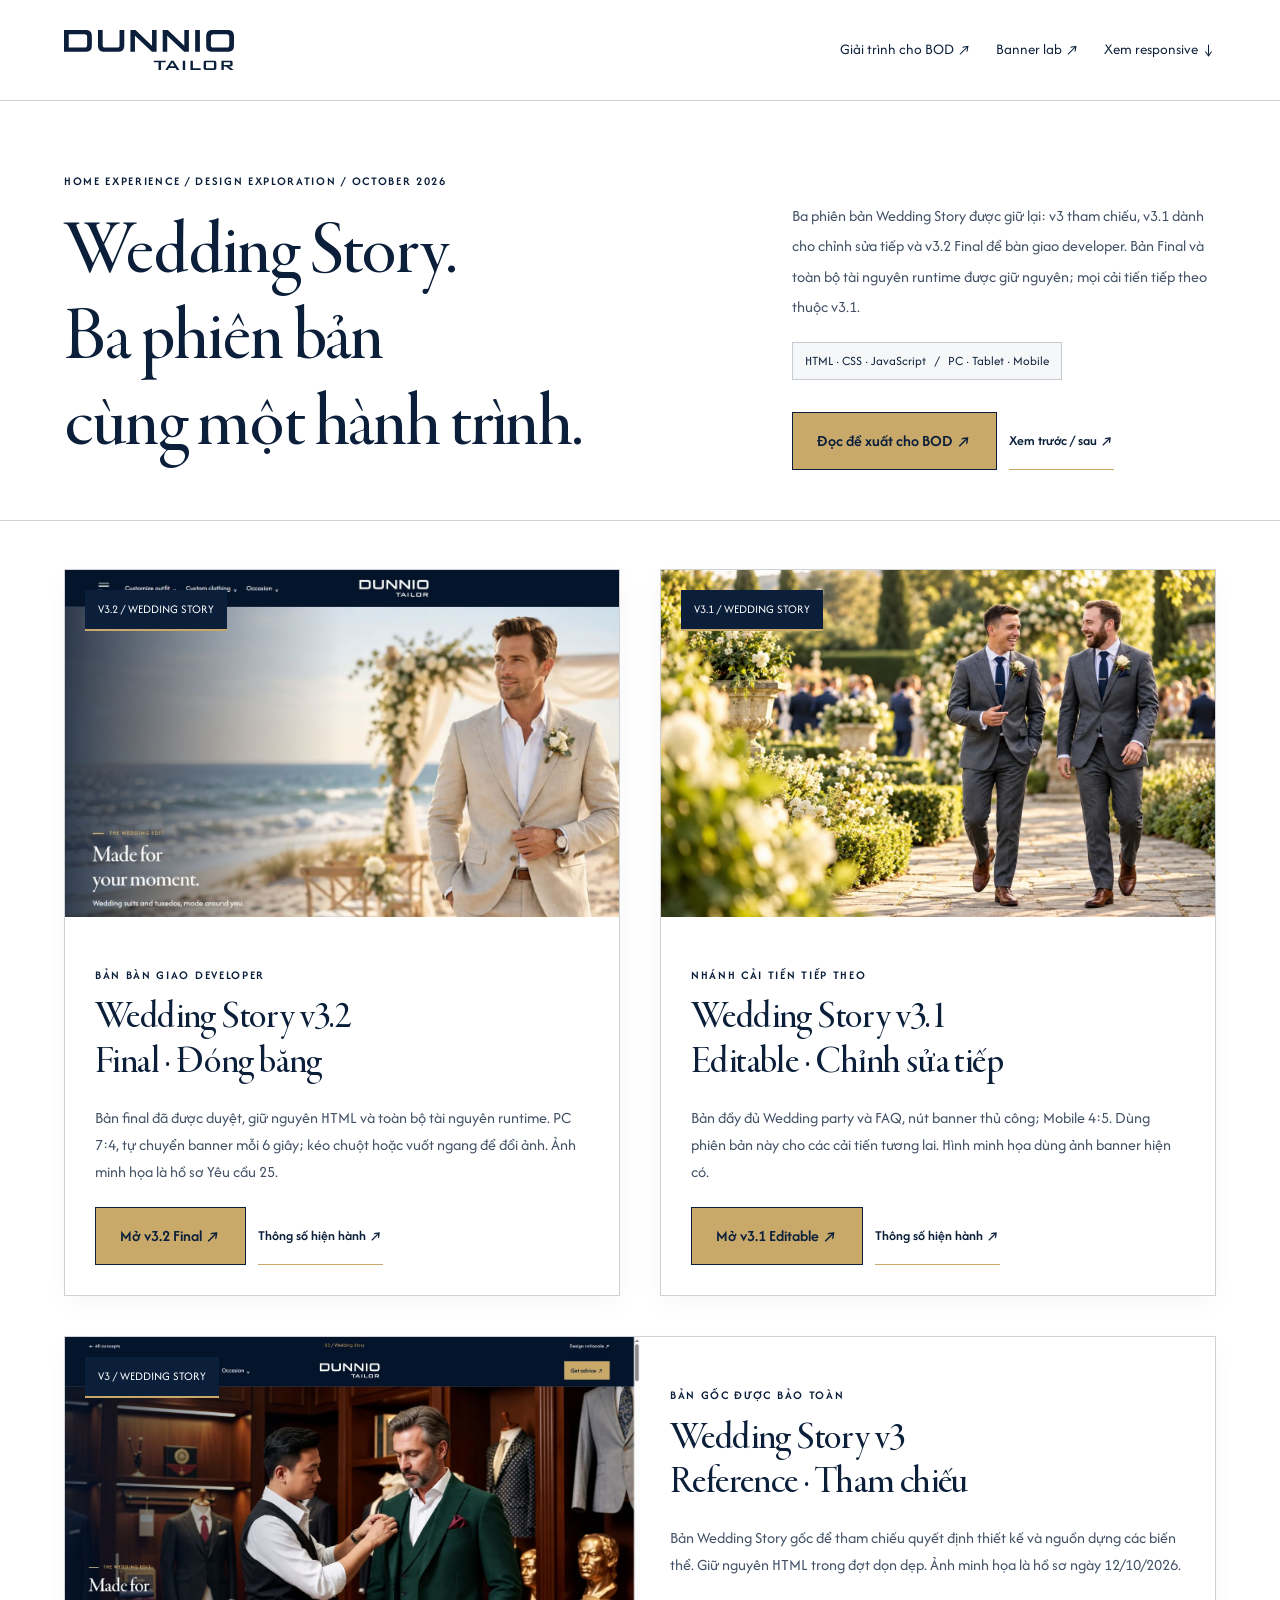
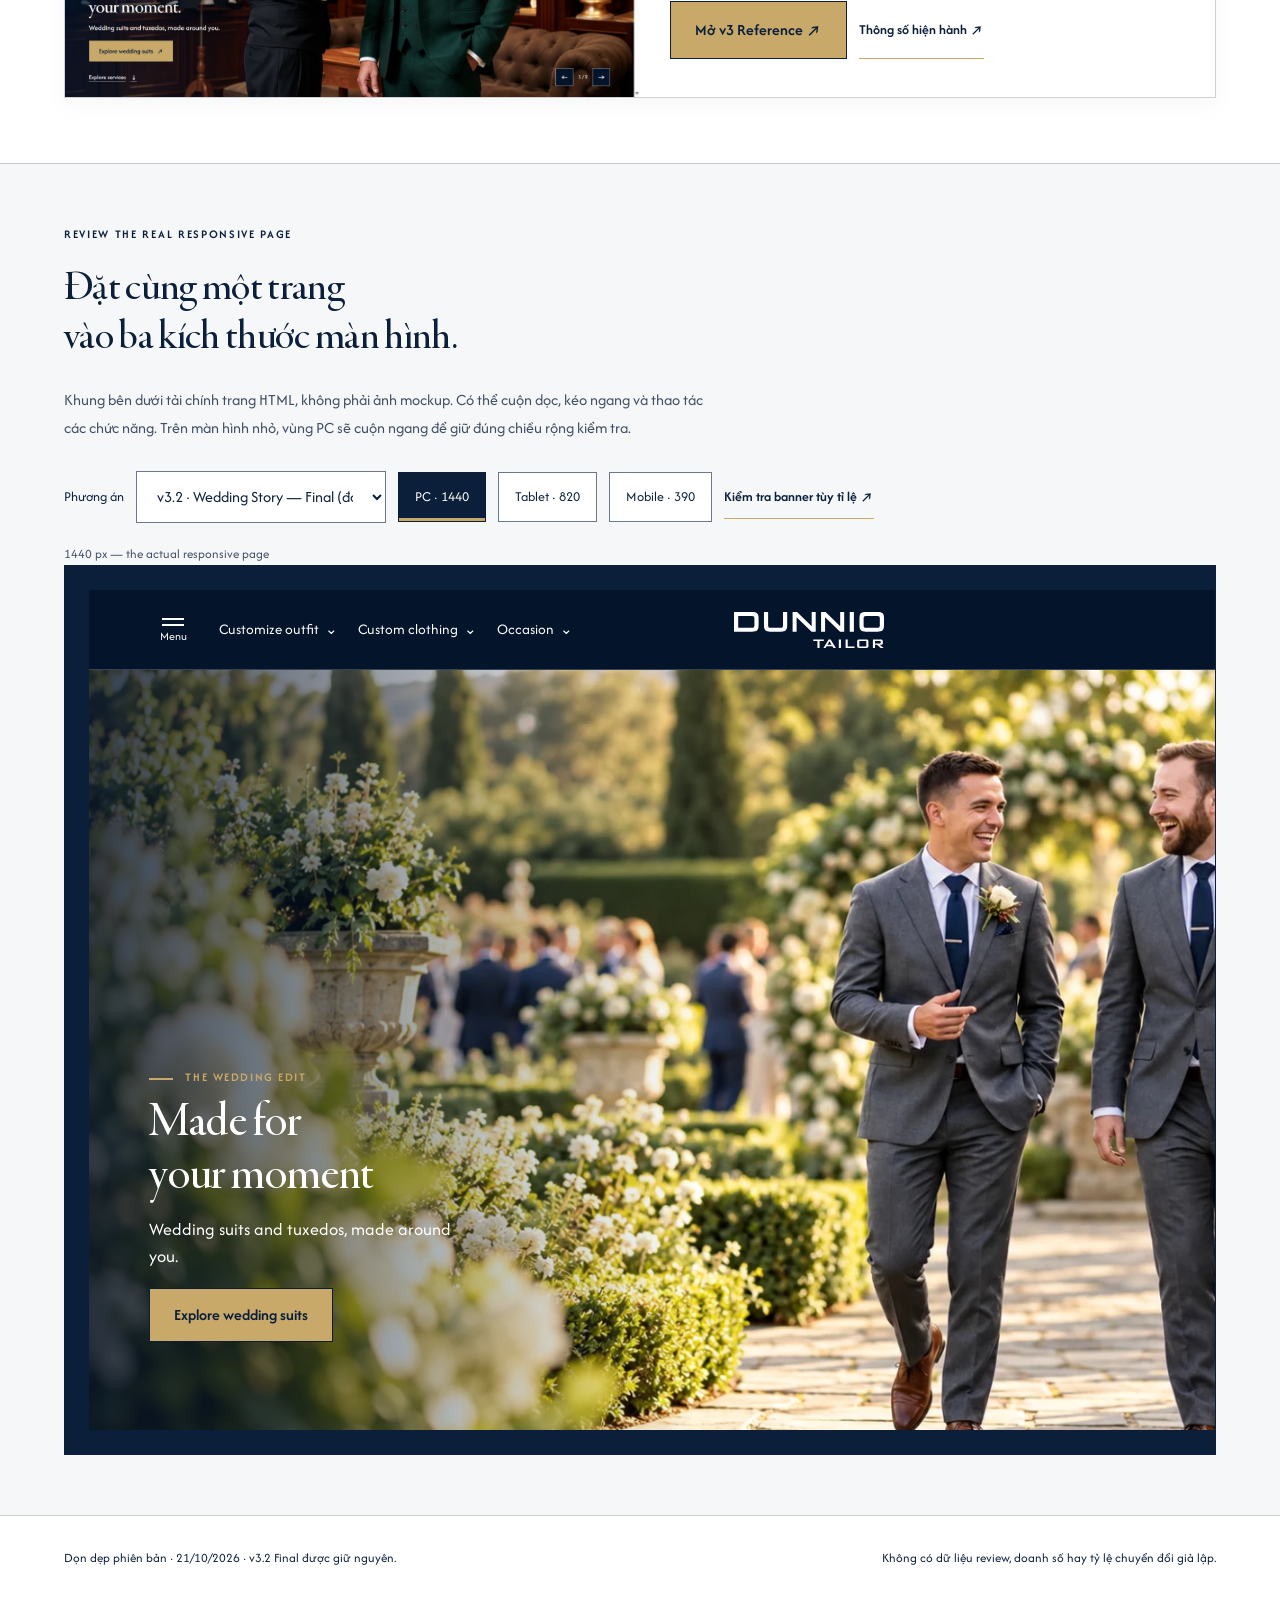
==== commit 996fa856: "Request 30: retire v1/v2/v4/v5 routes, keep v3/v3.1/v3.2, add cleanup guards and memory Retire v1-he" ====
--- a/index.html
+++ b/index.html
@@ -1,13 +1,11 @@
 <!doctype html>
-<html lang="vi"><head><meta charset="utf-8"><meta name="viewport" content="width=device-width,initial-scale=1"><meta name="robots" content="noindex,nofollow"><title>Dunnio Tailor · 5 hướng thiết kế trang chủ</title><link rel="icon" href="assets/favicon.svg"><link rel="stylesheet" href="assets/fonts.css?v=typography-20261012"><link rel="stylesheet" href="assets/styles.css?v=typography-20261012"><link rel="stylesheet" href="assets/brand.css?v=typography-20261012"></head>
+<html lang="vi"><head><meta charset="utf-8"><meta name="viewport" content="width=device-width,initial-scale=1"><meta name="robots" content="noindex,nofollow"><title>Dunnio Tailor · 3 phiên bản Wedding Story</title><link rel="icon" href="assets/favicon.svg"><link rel="stylesheet" href="assets/fonts.css?v=typography-20261012"><link rel="stylesheet" href="assets/styles.css?v=typography-20261012"><link rel="stylesheet" href="assets/brand.css?v=typography-20261012"><style>.hub .concept-thumb{display:block}</style></head>
 <body class="hub"><header class="hub-header"><a class="wordmark" href="index.html"><img src="assets/images/logo-navy.svg" alt="Dunnio Tailor" width="150" height="36"></a><nav class="hub-links" aria-label="Tài liệu dự án"><a href="report.html#brand-update">Giải trình cho BOD ↗</a><a href="banner-lab.html">Banner lab ↗</a><a href="#review">Xem responsive ↓</a></nav></header>
-<main><section class="hub-intro"><div><p class="eyebrow">HOME EXPERIENCE / DESIGN EXPLORATION / OCTOBER 2026</p><h1>Năm góc nhìn.<br>Một tinh thần<br>may đo riêng.</h1></div><div><p>5 phương án trang chủ cho Dunnio Tailor. Mỗi hướng có một cách kể chuyện, bố cục và hành trình chuyển đổi riêng, từ tay nghề đến cá nhân hóa và sự tự tin khi đặt may.</p><span class="pill">HTML · CSS · JavaScript &nbsp; / &nbsp; PC · Tablet · Mobile</span><div class="actions"><a class="button" href="report.html#brand-update">Đọc đề xuất cho BOD ↗</a><a class="text-link" href="brand-review.html">Xem trước / sau ↗</a></div></div></section>
-<section class="concept-grid" aria-label="Năm biến thể thiết kế">
-<article class="concept-card"><a class="concept-thumb" href="v1-heritage-atelier.html"><img src="docs/screenshots/v1-desktop.png?v=banner-slides-20261012-r3" alt="Xem giao diện Heritage Atelier" width="1440" height="1000"><span class="thumb-number">01 / HERITAGE ATELIER</span></a><div class="card-copy"><p class="eyebrow">TAY NGHỀ · BẢN SẮC · GIÁ TRỊ</p><h2>Heritage Atelier</h2><p>Thẩm mỹ atelier với nền trắng, navy Dunnio, điểm nhấn gold và nhịp kể chuyện chậm. Đưa người làm và quy trình lên trước để giá trị may đo trở nên hữu hình.</p><div class="actions"><a class="button" href="v1-heritage-atelier.html">Mở phương án 01 ↗</a><a class="text-link" href="report.html#v1">Lý do thiết kế ↗</a></div></div></article>
-<article class="concept-card"><a class="concept-thumb" href="v2-design-studio.html"><img src="docs/screenshots/v2-desktop.png?v=banner-slides-20261012-r3" alt="Xem giao diện Design Studio" width="1440" height="1000"><span class="thumb-number">02 / DESIGN STUDIO</span></a><div class="card-copy"><p class="eyebrow">CÁ NHÂN HÓA · CHỦ ĐỘNG · KHÁM PHÁ</p><h2>Design Studio</h2><p>Bố cục studio hiện đại, có bản xem trước phong cách tương tác. Giảm cảm giác choáng ngợp bằng một lựa chọn nhỏ trước khi vào trình thiết kế đầy đủ.</p><div class="actions"><a class="button" href="v2-design-studio.html">Mở phương án 02 ↗</a><a class="text-link" href="report.html#v2">Lý do thiết kế ↗</a></div></div></article>
-<article class="concept-card"><a class="concept-thumb" href="v3-wedding-story.html"><img src="docs/screenshots/v3-desktop.png?v=banner-slides-20261012-r3" alt="Xem giao diện Wedding Story" width="1440" height="1000" loading="lazy"><span class="thumb-number">03 / WEDDING STORY</span></a><div class="card-copy"><p class="eyebrow">DỊP CƯỚI · CẢM XÚC · LẬP KẾ HOẠCH</p><h2>Wedding Story</h2><p>Banner toàn chiều ngang, navy–gold–white và bố cục ảnh cưới riêng theo thiết bị. Dẫn theo vai trò chú rể, black tie, phù rể; bổ sung bước chuẩn bị câu hỏi theo ngày tổ chức.</p><div class="actions"><a class="button" href="v3-wedding-story.html">Mở phương án 03 ↗</a><a class="text-link" href="report.html#v3">Lý do thiết kế ↗</a></div></div></article>
-<article class="concept-card"><a class="concept-thumb" href="v4-modern-essentials.html"><img src="docs/screenshots/v4-desktop.png?v=banner-slides-20261012-r3" alt="Xem giao diện Modern Essentials" width="1440" height="1000" loading="lazy"><span class="thumb-number">04 / MODERN ESSENTIALS</span></a><div class="card-copy"><p class="eyebrow">DỄ CHỌN · MINH BẠCH · LINH HOẠT</p><h2>Modern Essentials</h2><p>Định hướng commerce với nền trắng, navy và danh mục có giá khởi điểm rõ ràng. Lọc nhóm trang phục và chọn theo tình huống dùng thực tế.</p><div class="actions"><a class="button" href="v4-modern-essentials.html">Mở phương án 04 ↗</a><a class="text-link" href="report.html#v4">Lý do thiết kế ↗</a></div></div></article>
-<article class="concept-card"><a class="concept-thumb" href="v5-fit-concierge.html"><img src="docs/screenshots/v5-desktop.png?v=banner-slides-20261012-r3" alt="Xem giao diện The Fit Concierge" width="1440" height="1000" loading="lazy"><span class="thumb-number">05 / THE FIT CONCIERGE</span></a><div class="card-copy"><p class="eyebrow">HỖ TRỢ · ĐỘ VỪA VẶN · LỰA CHỌN CÓ HƯỚNG DẪN</p><h2>The Fit Concierge</h2><p>Nền trắng, navy–gold nhất quán, hình ảnh người đứng sau thương hiệu và bộ câu hỏi 2 bước. Hợp với khách mới còn băn khoăn về đo cơ thể hoặc quá trình đặt may.</p><div class="actions"><a class="button" href="v5-fit-concierge.html">Mở phương án 05 ↗</a><a class="text-link" href="report.html#v5">Lý do thiết kế ↗</a></div></div></article>
+<main><section class="hub-intro"><div><p class="eyebrow">HOME EXPERIENCE / DESIGN EXPLORATION / OCTOBER 2026</p><h1>Wedding Story.<br>Ba phiên bản<br>cùng một hành trình.</h1></div><div><p>Ba phiên bản Wedding Story được giữ lại: v3 tham chiếu, v3.1 dành cho chỉnh sửa tiếp và v3.2 Final để bàn giao developer. Bản Final và toàn bộ tài nguyên runtime được giữ nguyên; mọi cải tiến tiếp theo thuộc v3.1.</p><span class="pill">HTML · CSS · JavaScript &nbsp; / &nbsp; PC · Tablet · Mobile</span><div class="actions"><a class="button" href="report.html#brand-update">Đọc đề xuất cho BOD ↗</a><a class="text-link" href="brand-review.html">Xem trước / sau ↗</a></div></div></section>
+<section class="concept-grid" aria-label="Ba phiên bản Wedding Story">
+<article class="concept-card"><a class="concept-thumb" href="v3.2-wedding-story.html"><img src="docs/screenshots/request25/desktop.png" alt="Wedding Story v3.2 — Final · Đóng băng" width="1440" height="1000" loading="lazy"><span class="thumb-number">V3.2 / WEDDING STORY</span></a><div class="card-copy"><p class="eyebrow">BẢN BÀN GIAO DEVELOPER</p><h2>Wedding Story v3.2<br>Final · Đóng băng</h2><p>Bản final đã được duyệt, giữ nguyên HTML và toàn bộ tài nguyên runtime. PC 7:4, tự chuyển banner mỗi 6 giây; kéo chuột hoặc vuốt ngang để đổi ảnh. Ảnh minh họa là hồ sơ Yêu cầu 25.</p><div class="actions"><a class="button" href="v3.2-wedding-story.html">Mở v3.2 Final ↗</a><a class="text-link" href="docs/VERSION-STATUS.html">Thông số hiện hành ↗</a></div></div></article>
+<article class="concept-card"><a class="concept-thumb" href="v3.1-wedding-story.html"><img src="assets/banners/wedding-story-a-7x4.webp" alt="Wedding Story v3.1 — Editable · Chỉnh sửa tiếp" width="1440" height="1000" loading="lazy"><span class="thumb-number">V3.1 / WEDDING STORY</span></a><div class="card-copy"><p class="eyebrow">NHÁNH CẢI TIẾN TIẾP THEO</p><h2>Wedding Story v3.1<br>Editable · Chỉnh sửa tiếp</h2><p>Bản đầy đủ Wedding party và FAQ, nút banner thủ công; Mobile 4:5. Dùng phiên bản này cho các cải tiến tương lai. Hình minh họa dùng ảnh banner hiện có.</p><div class="actions"><a class="button" href="v3.1-wedding-story.html">Mở v3.1 Editable ↗</a><a class="text-link" href="docs/VERSION-STATUS.html">Thông số hiện hành ↗</a></div></div></article>
+<article class="concept-card"><a class="concept-thumb" href="v3-wedding-story.html"><img src="docs/screenshots/v3-desktop.png" alt="Wedding Story v3 — Reference · Tham chiếu" width="1440" height="1000" loading="lazy"><span class="thumb-number">V3 / WEDDING STORY</span></a><div class="card-copy"><p class="eyebrow">BẢN GỐC ĐƯỢC BẢO TOÀN</p><h2>Wedding Story v3<br>Reference · Tham chiếu</h2><p>Bản Wedding Story gốc để tham chiếu quyết định thiết kế và nguồn dựng các biến thể. Giữ nguyên HTML trong đợt dọn dẹp. Ảnh minh họa là hồ sơ ngày 12/10/2026.</p><div class="actions"><a class="button" href="v3-wedding-story.html">Mở v3 Reference ↗</a><a class="text-link" href="docs/VERSION-STATUS.html">Thông số hiện hành ↗</a></div></div></article>
 </section>
-<section class="hub-review" id="review"><p class="eyebrow">REVIEW THE REAL RESPONSIVE PAGE</p><h2>Đặt cùng một trang<br>vào ba kích thước màn hình.</h2><p>Khung bên dưới tải chính trang HTML, không phải ảnh mockup. Có thể cuộn dọc, kéo ngang và thao tác các chức năng. Trên màn hình nhỏ, vùng PC sẽ cuộn ngang để giữ đúng chiều rộng kiểm tra.</p><div class="review-controls"><label for="review-concept">Phương án</label><select id="review-concept"><option value="v1-heritage-atelier.html">01 · Heritage Atelier</option><option value="v2-design-studio.html">02 · Design Studio</option><option value="v3-wedding-story.html">03 · Wedding Story</option><option value="v4-modern-essentials.html">04 · Modern Essentials</option><option value="v5-fit-concierge.html">05 · The Fit Concierge</option></select><button data-width="1440" aria-pressed="true">PC · 1440</button><button data-width="820" aria-pressed="false">Tablet · 820</button><button data-width="390" aria-pressed="false">Mobile · 390</button><a class="text-link" href="banner-lab.html">Kiểm tra banner tùy tỉ lệ ↗</a></div><p id="viewport-label" class="fine">1440 px — the actual responsive page</p><div class="viewport-stage"><iframe id="review-frame" src="v1-heritage-atelier.html" title="Xem trang chủ responsive" loading="lazy"></iframe></div></section></main>
-<footer class="hub-note"><span>Thiết kế đề xuất · 12/10/2026 · Bản clone gốc được giữ nguyên.</span><span>Không có dữ liệu review, doanh số hay tỷ lệ chuyển đổi giả lập.</span></footer><script src="assets/app.js?v=typography-20261012" defer></script></body></html>
+<section class="hub-review" id="review"><p class="eyebrow">REVIEW THE REAL RESPONSIVE PAGE</p><h2>Đặt cùng một trang<br>vào ba kích thước màn hình.</h2><p>Khung bên dưới tải chính trang HTML, không phải ảnh mockup. Có thể cuộn dọc, kéo ngang và thao tác các chức năng. Trên màn hình nhỏ, vùng PC sẽ cuộn ngang để giữ đúng chiều rộng kiểm tra.</p><div class="review-controls"><label for="review-concept">Phương án</label><select id="review-concept"><option value="v3.2-wedding-story.html" selected>v3.2 · Wedding Story — Final (đóng băng)</option><option value="v3.1-wedding-story.html">v3.1 · Wedding Story — Editable</option><option value="v3-wedding-story.html">v3 · Wedding Story — Reference</option></select><button data-width="1440" aria-pressed="true">PC · 1440</button><button data-width="820" aria-pressed="false">Tablet · 820</button><button data-width="390" aria-pressed="false">Mobile · 390</button><a class="text-link" href="banner-lab.html">Kiểm tra banner tùy tỉ lệ ↗</a></div><p id="viewport-label" class="fine">1440 px — the actual responsive page</p><div class="viewport-stage"><iframe id="review-frame" src="v3.2-wedding-story.html" title="Xem trang chủ responsive" loading="lazy"></iframe></div></section></main>
+<footer class="hub-note"><span>Dọn dẹp phiên bản · 21/10/2026 · v3.2 Final được giữ nguyên.</span><span>Không có dữ liệu review, doanh số hay tỷ lệ chuyển đổi giả lập.</span></footer><script src="assets/app.js?v=typography-20261012" defer></script></body></html>
